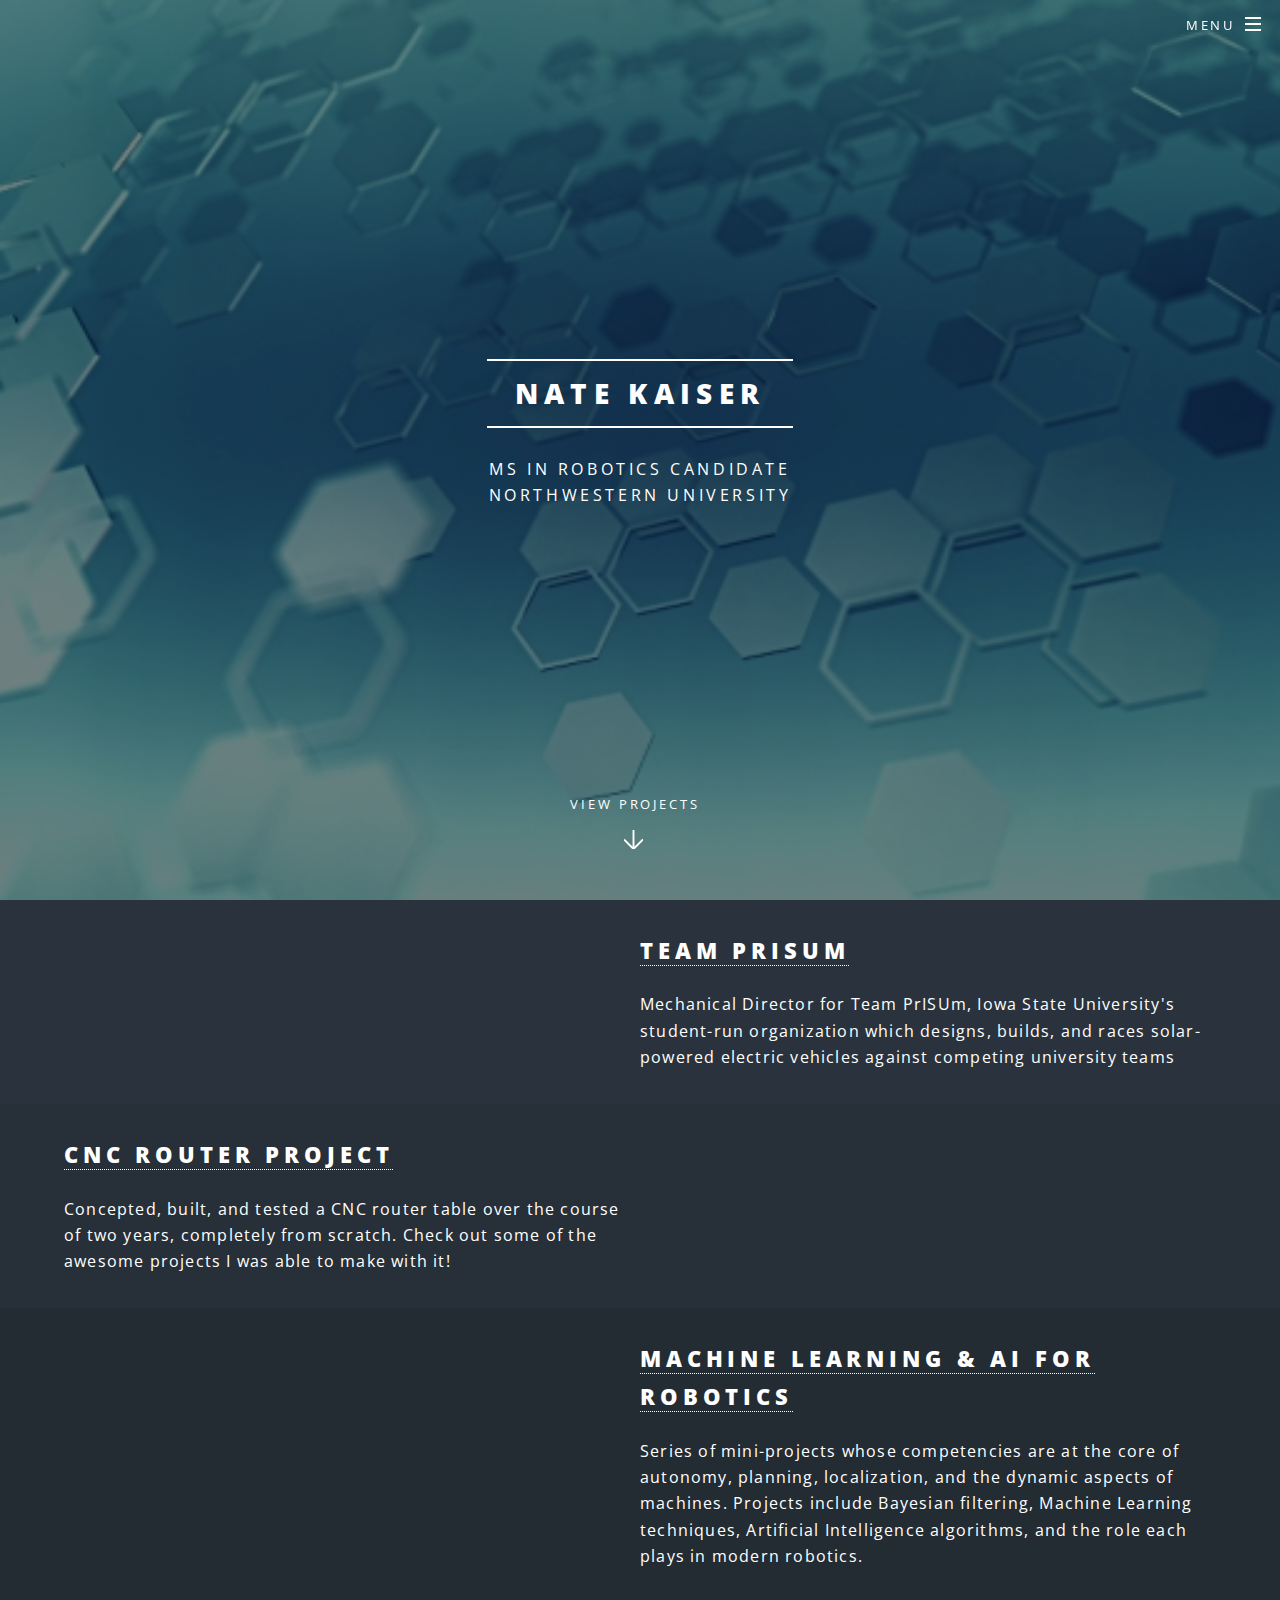
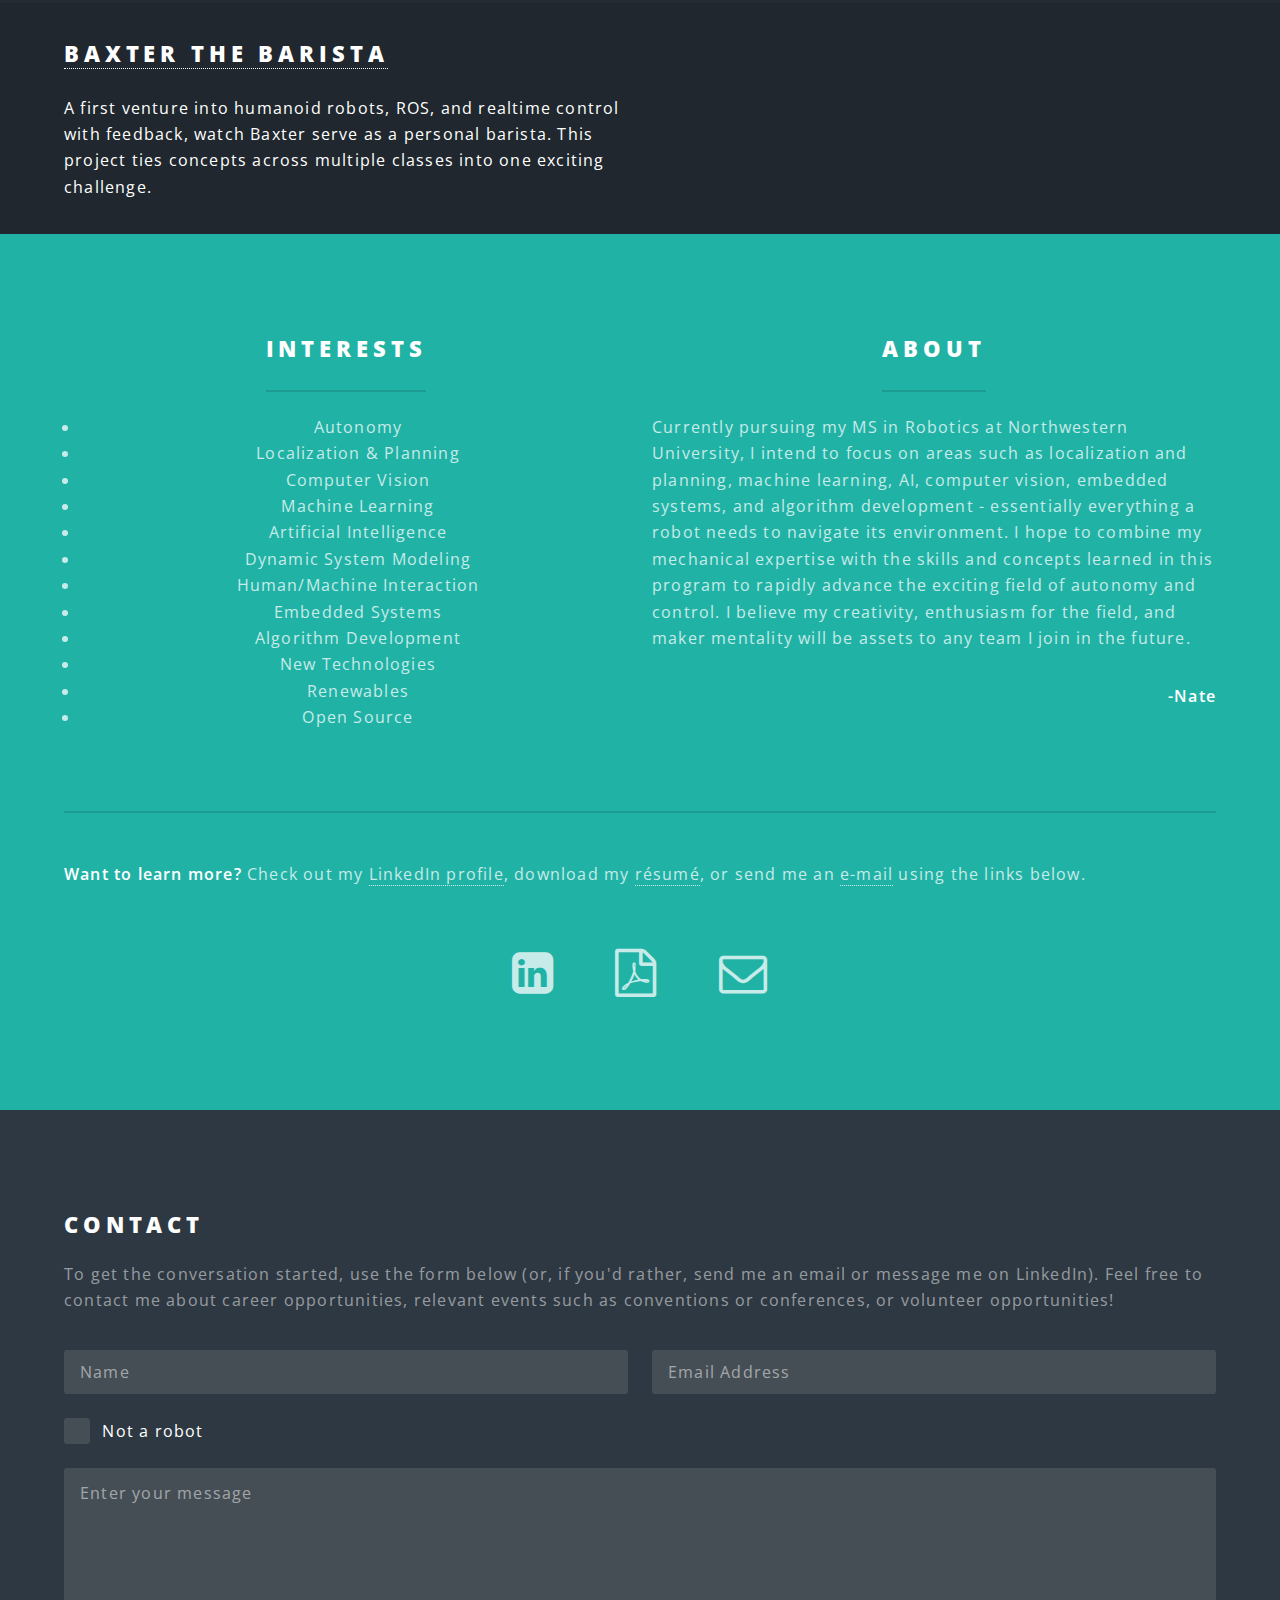
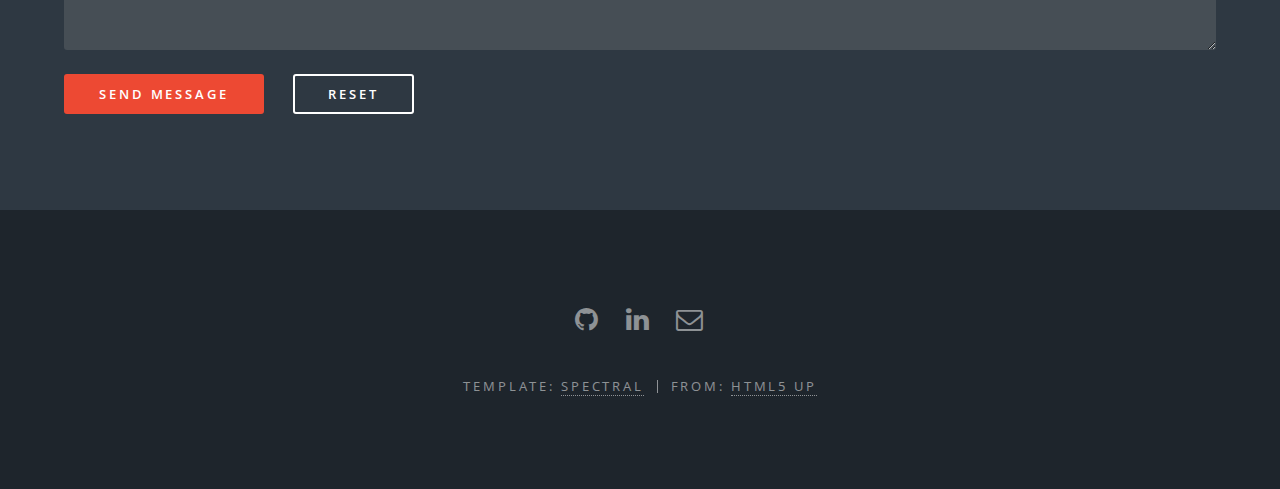
==== index.html @ 36f5b680 "updated favicon" ====
<!DOCTYPE HTML>
<!--
	TODO:
		5. project page (e.g. prisum.html) has no clear background for "contact" section (nor the footer)
				- I want to see the background image through them... maybe?
		6. background pic - take picture of me working at desk cluttered with computers/electronics stuff?

	PROJECTS TO ADD:
		2. SMALLER CNC projects?
		3. OTHER TINKERING
		5. BALL TRACKING?
-->

<!-- <html> -->
<html prefix="og: http://ogp.me/ns#">
	<head>
		<title>Nate Kaiser::Portfolio Website</title>
		<meta charset="utf-8" />
		<meta name="viewport" content="width=device-width, initial-scale=1" />
		<!--[if lte IE 8]><script src="assets/js/ie/html5shiv.js"></script><![endif]-->
		<link rel="stylesheet" href="assets/css/main.css" />
		<!--[if lte IE 8]><link rel="stylesheet" href="assets/css/ie8.css" /><![endif]-->
		<!--[if lte IE 9]><link rel="stylesheet" href="assets/css/ie9.css" /><![endif]-->
		<link rel="icon" href="images/favicon.ico">
		<meta property="og:title" content="Nate Kaiser::Portfolio Website" />
	  <meta property="og:description" content="Robotic Projects Portfolio Website" />
	  <meta property="og:url" content="https://njkaiser.github.io/portfolio" />
	  <meta property="og:image" content="https://d267cvn3rvuq91.cloudfront.net/i/images/ai_0.jpg?sw=1500" />
	</head>
	<body class="landing">

		<!-- Page Wrapper -->
			<div id="page-wrapper">

				<!-- Header -->
					<header id="header" class="alt">
						<h1><a href="index.html">Nate Kaiser</a></h1>
						<nav id="nav">
							<ul>
								<li class="special">
									<a href="#menu" class="menuToggle"><span>Menu</span></a>
									<div id="menu">
										<ul>
											<li><a href="#">Home</a></li>
											<li><a href="#projects" class="more scrolly">Projects</a></li>
											<li><a href="#about" class="more scrolly">About</a></li>
											<li><a href="#contact" class="more scrolly">Contact</a></li>
										</ul>
									</div>
								</li>
							</ul>
						</nav>
					</header>

				<!-- Banner -->
					<section id="banner">
						<div class="inner">
							<h2>Nate Kaiser</h2>
							<p>MS in Robotics Candidate<br />
							Northwestern University</p>
							<!-- <ul class="actions"> -->
								<!-- <li><a href="#" class="button special">Make this button do something!</a></li> -->
							<!-- </ul> -->
						</div>
						<a href="#projects" class="more scrolly">View Projects</a>
					</section>


				<!-- projects -->
					<section id="projects" class="wrapper alt style2">

						<section class="spotlight">
							<div class="image"><a href="prisum.html"><img src="images/prisum2.JPG" alt="" /></a></div><div class="content">
								<h2><a href="prisum.html">Team PrISUm</a></h2>
								<p>Mechanical Director for Team PrISUm, Iowa State University's student-run organization which designs, builds, and races solar-powered electric vehicles against competing university teams</p>
							</div>
						</section>

						<section class="spotlight">
							<div class="image"><a href="cnc.html"><img src="images/cnc1.gif" alt="" /></a></div><div class="content">
								<h2><a href="cnc.html">CNC Router Project</a></h2>
								<p>Concepted, built, and tested a CNC router table over the course of two years, completely from scratch. Check out some of the awesome projects I was able to make with it!</p>
							</div>
						</section>

						<section class="spotlight">
							<div class="image"><a href="mlai.html"><img src="images/mlai1.jpg" alt="" /></a></div><div class="content">
								<h2><a href="mlai.html">Machine Learning &amp; AI for Robotics</a></h2>
								<p>Series of mini-projects whose competencies are at the core of autonomy, planning, localization, and the dynamic aspects of machines. Projects include Bayesian filtering, Machine Learning techniques, Artificial Intelligence algorithms, and the role each plays in modern robotics.</p>
							</div>
						</section>

						<section class="spotlight">
							<div class="image"><a href="baxter.html"><img src="images/baxter1.jpg" alt="" /></a></div><div class="content">
								<h2><a href="baxter.html">Baxter the Barista</a></h2>
									<p>A first venture into humanoid robots, ROS, and realtime control with feedback, watch Baxter serve as a personal barista. This project ties concepts across multiple classes into one exciting challenge.</p>
							</div>
						</section>

					</section>



					<section id="about" class="wrapper style1 special">
						<div class="inner">
							<header class="major">
								<!-- <h2>About</h2> -->
								<div class="row">
									<div class="6u 12u$(medium)">
										<h2>Interests</h2>
										<ul>
											<li>Autonomy</li>
											<li>Localization &amp; Planning</li>
											<li>Computer Vision</li>
											<li>Machine Learning</li>
											<li>Artificial Intelligence</li>
											<li>Dynamic System Modeling</li>
											<li>Human/Machine Interaction</li>
											<li>Embedded Systems</li>
											<li>Algorithm Development</li>
											<li>New Technologies</li>
											<li>Renewables</li>
											<li>Open Source</li>
										</ul>
									</div>
									<div class="6u$ 12u$(medium)">
										<h2>About</h2>
											<p align="left">Currently pursuing my MS in Robotics at Northwestern University, I intend to focus on areas such as localization and planning, machine learning, AI, computer vision, embedded systems, and algorithm development - essentially everything a robot needs to navigate its environment. I hope to combine my mechanical expertise with the skills and concepts learned in this program to rapidly advance the exciting field of autonomy and control. I believe my creativity, enthusiasm for the field, and maker mentality will be assets to any team I join in the future.</p>
											<p align="right"><b>-Nate</b></p>
									</div>
								</div>
								<hr />
							<p align="left"><b>Want to learn more?</b> Check out my <a href="https://www.linkedin.com/in/nate-kaiser-95536426" target="blank">LinkedIn profile</a>, download my <a href="test.pdf" target="blank">résumé</a>, or send me an <a href="mailto:nathanielkaiser2017@u.northwestern.edu">e-mail</a> using the links below.</p>
							<!-- <span class="image right"><img src="images/pic05.jpg" alt="" /></span> -->
							</header>
							<ul class="icons major">
								<li><a href="https://www.linkedin.com/in/nate-kaiser-95536426" target="blank" class="icon fa-linkedin-square fa-3x"><span class="label">LinkedIn</span></a></li>
								<li><a href="Resume.pdf" target="blank" class="icon fa-file-pdf-o fa-3x"><span class="label">Resume</span></a></li>
								<li><a href="mailto:nathanielkaiser2017@u.northwestern.edu" class="icon fa-envelope-o fa-3x"><span class="label">Email</span></a></li>
								<!-- <li><span class="icon fa-heart-o major style2"><span class="label">Ipsum</span></span></li>
								<li><span class="icon fa-code major style3"><span class="label">Dolor</span></span></li> -->
							</ul>
						</div>
					</section>


				<!-- Three -->
					<!-- <section id="three" class="wrapper style3 special"> -->
						<!-- <div class="inner"> -->
							<!-- <header class="major"> -->
								<!-- <h2>Accumsan mus tortor nunc aliquet</h2>
								<p>Aliquam ut ex ut augue consectetur interdum. Donec amet imperdiet eleifend<br />
								fringilla tincidunt. Nullam dui leo Aenean mi ligula, rhoncus ullamcorper.</p>
							</header> -->
							<!-- <ul class="features">
								<li class="icon fa-paper-plane-o">
									<h3>Arcu accumsan</h3>
									<p>Augue consectetur sed interdum imperdiet et ipsum. Mauris lorem tincidunt nullam amet leo Aenean ligula consequat consequat.</p>
								</li>
								<li class="icon fa-laptop">
									<h3>Ac Augue Eget</h3>
									<p>Augue consectetur sed interdum imperdiet et ipsum. Mauris lorem tincidunt nullam amet leo Aenean ligula consequat consequat.</p>
								</li>
								<li class="icon fa-code">
									<h3>Mus Scelerisque</h3>
									<p>Augue consectetur sed interdum imperdiet et ipsum. Mauris lorem tincidunt nullam amet leo Aenean ligula consequat consequat.</p>
								</li>
								<li class="icon fa-headphones">
									<h3>Mauris Imperdiet</h3>
									<p>Augue consectetur sed interdum imperdiet et ipsum. Mauris lorem tincidunt nullam amet leo Aenean ligula consequat consequat.</p>
								</li>
								<li class="icon fa-heart-o">
									<h3>Aenean Primis</h3>
									<p>Augue consectetur sed interdum imperdiet et ipsum. Mauris lorem tincidunt nullam amet leo Aenean ligula consequat consequat.</p>
								</li>
								<li class="icon fa-flag-o">
									<h3>Tortor Ut</h3>
									<p>Augue consectetur sed interdum imperdiet et ipsum. Mauris lorem tincidunt nullam amet leo Aenean ligula consequat consequat.</p>
								</li>
							</ul>
						</div>
					</section> -->


				<!-- contact -->
					<section id="contact" class="wrapper style4">
						<div class="inner">
							<header>
								<h2>Contact</h2>
								<p>To get the conversation started, use the form below (or, if you'd rather, send me an email or message me on LinkedIn). Feel free to contact me about career opportunities, relevant events such as conventions or conferences, or volunteer opportunities!</p>
								<!-- <h4>Contact Form</h4> -->
								<form method="POST" action="https://formspree.io/natejkaiser@gmail.com">
									<div class="row uniform">
										<div class="6u 12u$(xsmall)">
											<input type="text" name="name" id="name" value="" placeholder="Name" />
										</div>
										<div class="6u$ 12u$(xsmall)">
											<input type="email" name="email" id="email" value="" placeholder="Email Address" />
										</div>
										<div class="6u$ 12u$(small)">
											<input type="checkbox" id="ishuman" name="ishuman" unchecked>
											<label for="ishuman">Not a robot</label>
										</div>
										<div class="12u$">
											<textarea name="message" id="message" placeholder="Enter your message" rows="6"></textarea>
										</div>
										<div class="12u$">
											<ul class="actions">
												<li><input type="submit" value="Send Message" class="special" /></li>
												<li><input type="reset" value="Reset" /></li>
											</ul>
										</div>
									</div>
								</form>
							</header>
						</div>
					</section>


				<!-- Footer -->
					<footer id="footer">
						<ul class="icons">
							<li><a href="https://github.com/njkaiser/" target="blank" class="icon fa-github fa-lg"><span class="label">Github</span></a></li>
							<li><a href="https://www.linkedin.com/in/nate-kaiser-95536426" target="blank" class="icon fa-linkedin fa-lg"><span class="label">Email</span></a></li>
							<li><a href="mailto:nathanielkaiser2017@u.northwestern.edu" class="icon fa-envelope-o fa-lg"><span class="label">Email</span></a></li>
							<!-- <li><a href="#" class="icon fa-youtube-play"><span class="label">YouTube</span></a></li> -->
							<!-- <li><a href="#" class="icon fa-file-pdf-o"><span class="label">Resume</span></a></li> -->
						</ul>
						<ul class="copyright">
							<li>Template: <a href="https://html5up.net/spectral"> SPECTRAL</a></li><li>From: <a href="http://html5up.net">HTML5 UP</a></li>
						</ul>
					</footer>

			</div>

		<!-- Scripts -->
			<script src="assets/js/jquery.min.js"></script>
			<script src="assets/js/jquery.scrollex.min.js"></script>
			<script src="assets/js/jquery.scrolly.min.js"></script>
			<script src="assets/js/skel.min.js"></script>
			<script src="assets/js/util.js"></script>
			<!--[if lte IE 8]><script src="assets/js/ie/respond.min.js"></script><![endif]-->
			<script src="assets/js/main.js"></script>

	</body>
</html>
---- assets/css/main.css ----
@import url(font-awesome.min.css);
@import url("https://fonts.googleapis.com/css?family=Open+Sans:400,400italic,600,600italic,800,800italic");

/*
	Spectral by HTML5 UP
	html5up.net | @ajlkn
	Free for personal and commercial use under the CCA 3.0 license (html5up.net/license)
*/

/* Reset */

	html, body, div, span, applet, object, iframe, h1, h2, h3, h4, h5, h6, p, blockquote, pre, a, abbr, acronym, address, big, cite, code, del, dfn, em, img, ins, kbd, q, s, samp, small, strike, strong, sub, sup, tt, var, b, u, i, center, dl, dt, dd, ol, ul, li, fieldset, form, label, legend, table, caption, tbody, tfoot, thead, tr, th, td, article, aside, canvas, details, embed, figure, figcaption, footer, header, hgroup, menu, nav, output, ruby, section, summary, time, mark, audio, video {
		margin: 0;
		padding: 0;
		border: 0;
		font-size: 100%;
		font: inherit;
		vertical-align: baseline;
	}

	article, aside, details, figcaption, figure, footer, header, hgroup, menu, nav, section {
		display: block;
	}

	body {
		line-height: 1;
	}

	ol, ul {
		list-style: none;
	}

	blockquote, q {
		quotes: none;
	}

	blockquote:before, blockquote:after, q:before, q:after {
		content: '';
		content: none;
	}

	table {
		border-collapse: collapse;
		border-spacing: 0;
	}

	body {
		-webkit-text-size-adjust: none;
	}

/* Box Model */

	*, *:before, *:after {
		-moz-box-sizing: border-box;
		-webkit-box-sizing: border-box;
		box-sizing: border-box;
	}

/* Grid */

	.row {
		border-bottom: solid 1px transparent;
		-moz-box-sizing: border-box;
		-webkit-box-sizing: border-box;
		box-sizing: border-box;
	}

	.row > * {
		float: left;
		-moz-box-sizing: border-box;
		-webkit-box-sizing: border-box;
		box-sizing: border-box;
	}

	.row:after, .row:before {
		content: '';
		display: block;
		clear: both;
		height: 0;
	}

	.row.uniform > * > :first-child {
		margin-top: 0;
	}

	.row.uniform > * > :last-child {
		margin-bottom: 0;
	}

	.row.\30 \25 > * {
		padding: 0 0 0 0em;
	}

	.row.\30 \25 {
		margin: 0 0 -1px 0em;
	}

	.row.uniform.\30 \25 > * {
		padding: 0em 0 0 0em;
	}

	.row.uniform.\30 \25 {
		margin: 0em 0 -1px 0em;
	}

	.row > * {
		padding: 0 0 0 1.5em;
	}

	.row {
		margin: 0 0 -1px -1.5em;
	}

	.row.uniform > * {
		padding: 1.5em 0 0 1.5em;
	}

	.row.uniform {
		margin: -1.5em 0 -1px -1.5em;
	}

	.row.\32 00\25 > * {
		padding: 0 0 0 3em;
	}

	.row.\32 00\25 {
		margin: 0 0 -1px -3em;
	}

	.row.uniform.\32 00\25 > * {
		padding: 3em 0 0 3em;
	}

	.row.uniform.\32 00\25 {
		margin: -3em 0 -1px -3em;
	}

	.row.\31 50\25 > * {
		padding: 0 0 0 2.25em;
	}

	.row.\31 50\25 {
		margin: 0 0 -1px -2.25em;
	}

	.row.uniform.\31 50\25 > * {
		padding: 2.25em 0 0 2.25em;
	}

	.row.uniform.\31 50\25 {
		margin: -2.25em 0 -1px -2.25em;
	}

	.row.\35 0\25 > * {
		padding: 0 0 0 0.75em;
	}

	.row.\35 0\25 {
		margin: 0 0 -1px -0.75em;
	}

	.row.uniform.\35 0\25 > * {
		padding: 0.75em 0 0 0.75em;
	}

	.row.uniform.\35 0\25 {
		margin: -0.75em 0 -1px -0.75em;
	}

	.row.\32 5\25 > * {
		padding: 0 0 0 0.375em;
	}

	.row.\32 5\25 {
		margin: 0 0 -1px -0.375em;
	}

	.row.uniform.\32 5\25 > * {
		padding: 0.375em 0 0 0.375em;
	}

	.row.uniform.\32 5\25 {
		margin: -0.375em 0 -1px -0.375em;
	}

	.\31 2u, .\31 2u\24 {
		width: 100%;
		clear: none;
		margin-left: 0;
	}

	.\31 1u, .\31 1u\24 {
		width: 91.6666666667%;
		clear: none;
		margin-left: 0;
	}

	.\31 0u, .\31 0u\24 {
		width: 83.3333333333%;
		clear: none;
		margin-left: 0;
	}

	.\39 u, .\39 u\24 {
		width: 75%;
		clear: none;
		margin-left: 0;
	}

	.\38 u, .\38 u\24 {
		width: 66.6666666667%;
		clear: none;
		margin-left: 0;
	}

	.\37 u, .\37 u\24 {
		width: 58.3333333333%;
		clear: none;
		margin-left: 0;
	}

	.\36 u, .\36 u\24 {
		width: 50%;
		clear: none;
		margin-left: 0;
	}

	.\35 u, .\35 u\24 {
		width: 41.6666666667%;
		clear: none;
		margin-left: 0;
	}

	.\34 u, .\34 u\24 {
		width: 33.3333333333%;
		clear: none;
		margin-left: 0;
	}

	.\33 u, .\33 u\24 {
		width: 25%;
		clear: none;
		margin-left: 0;
	}

	.\32 u, .\32 u\24 {
		width: 16.6666666667%;
		clear: none;
		margin-left: 0;
	}

	.\31 u, .\31 u\24 {
		width: 8.3333333333%;
		clear: none;
		margin-left: 0;
	}

	.\31 2u\24 + *,
	.\31 1u\24 + *,
	.\31 0u\24 + *,
	.\39 u\24 + *,
	.\38 u\24 + *,
	.\37 u\24 + *,
	.\36 u\24 + *,
	.\35 u\24 + *,
	.\34 u\24 + *,
	.\33 u\24 + *,
	.\32 u\24 + *,
	.\31 u\24 + * {
		clear: left;
	}

	.\-11u {
		margin-left: 91.66667%;
	}

	.\-10u {
		margin-left: 83.33333%;
	}

	.\-9u {
		margin-left: 75%;
	}

	.\-8u {
		margin-left: 66.66667%;
	}

	.\-7u {
		margin-left: 58.33333%;
	}

	.\-6u {
		margin-left: 50%;
	}

	.\-5u {
		margin-left: 41.66667%;
	}

	.\-4u {
		margin-left: 33.33333%;
	}

	.\-3u {
		margin-left: 25%;
	}

	.\-2u {
		margin-left: 16.66667%;
	}

	.\-1u {
		margin-left: 8.33333%;
	}

	@media screen and (max-width: 1680px) {

		.row > * {
			padding: 0 0 0 1.5em;
		}

		.row {
			margin: 0 0 -1px -1.5em;
		}

		.row.uniform > * {
			padding: 1.5em 0 0 1.5em;
		}

		.row.uniform {
			margin: -1.5em 0 -1px -1.5em;
		}

		.row.\32 00\25 > * {
			padding: 0 0 0 3em;
		}

		.row.\32 00\25 {
			margin: 0 0 -1px -3em;
		}

		.row.uniform.\32 00\25 > * {
			padding: 3em 0 0 3em;
		}

		.row.uniform.\32 00\25 {
			margin: -3em 0 -1px -3em;
		}

		.row.\31 50\25 > * {
			padding: 0 0 0 2.25em;
		}

		.row.\31 50\25 {
			margin: 0 0 -1px -2.25em;
		}

		.row.uniform.\31 50\25 > * {
			padding: 2.25em 0 0 2.25em;
		}

		.row.uniform.\31 50\25 {
			margin: -2.25em 0 -1px -2.25em;
		}

		.row.\35 0\25 > * {
			padding: 0 0 0 0.75em;
		}

		.row.\35 0\25 {
			margin: 0 0 -1px -0.75em;
		}

		.row.uniform.\35 0\25 > * {
			padding: 0.75em 0 0 0.75em;
		}

		.row.uniform.\35 0\25 {
			margin: -0.75em 0 -1px -0.75em;
		}

		.row.\32 5\25 > * {
			padding: 0 0 0 0.375em;
		}

		.row.\32 5\25 {
			margin: 0 0 -1px -0.375em;
		}

		.row.uniform.\32 5\25 > * {
			padding: 0.375em 0 0 0.375em;
		}

		.row.uniform.\32 5\25 {
			margin: -0.375em 0 -1px -0.375em;
		}

		.\31 2u\28xlarge\29, .\31 2u\24\28xlarge\29 {
			width: 100%;
			clear: none;
			margin-left: 0;
		}

		.\31 1u\28xlarge\29, .\31 1u\24\28xlarge\29 {
			width: 91.6666666667%;
			clear: none;
			margin-left: 0;
		}

		.\31 0u\28xlarge\29, .\31 0u\24\28xlarge\29 {
			width: 83.3333333333%;
			clear: none;
			margin-left: 0;
		}

		.\39 u\28xlarge\29, .\39 u\24\28xlarge\29 {
			width: 75%;
			clear: none;
			margin-left: 0;
		}

		.\38 u\28xlarge\29, .\38 u\24\28xlarge\29 {
			width: 66.6666666667%;
			clear: none;
			margin-left: 0;
		}

		.\37 u\28xlarge\29, .\37 u\24\28xlarge\29 {
			width: 58.3333333333%;
			clear: none;
			margin-left: 0;
		}

		.\36 u\28xlarge\29, .\36 u\24\28xlarge\29 {
			width: 50%;
			clear: none;
			margin-left: 0;
		}

		.\35 u\28xlarge\29, .\35 u\24\28xlarge\29 {
			width: 41.6666666667%;
			clear: none;
			margin-left: 0;
		}

		.\34 u\28xlarge\29, .\34 u\24\28xlarge\29 {
			width: 33.3333333333%;
			clear: none;
			margin-left: 0;
		}

		.\33 u\28xlarge\29, .\33 u\24\28xlarge\29 {
			width: 25%;
			clear: none;
			margin-left: 0;
		}

		.\32 u\28xlarge\29, .\32 u\24\28xlarge\29 {
			width: 16.6666666667%;
			clear: none;
			margin-left: 0;
		}

		.\31 u\28xlarge\29, .\31 u\24\28xlarge\29 {
			width: 8.3333333333%;
			clear: none;
			margin-left: 0;
		}

		.\31 2u\24\28xlarge\29 + *,
		.\31 1u\24\28xlarge\29 + *,
		.\31 0u\24\28xlarge\29 + *,
		.\39 u\24\28xlarge\29 + *,
		.\38 u\24\28xlarge\29 + *,
		.\37 u\24\28xlarge\29 + *,
		.\36 u\24\28xlarge\29 + *,
		.\35 u\24\28xlarge\29 + *,
		.\34 u\24\28xlarge\29 + *,
		.\33 u\24\28xlarge\29 + *,
		.\32 u\24\28xlarge\29 + *,
		.\31 u\24\28xlarge\29 + * {
			clear: left;
		}

		.\-11u\28xlarge\29 {
			margin-left: 91.66667%;
		}

		.\-10u\28xlarge\29 {
			margin-left: 83.33333%;
		}

		.\-9u\28xlarge\29 {
			margin-left: 75%;
		}

		.\-8u\28xlarge\29 {
			margin-left: 66.66667%;
		}

		.\-7u\28xlarge\29 {
			margin-left: 58.33333%;
		}

		.\-6u\28xlarge\29 {
			margin-left: 50%;
		}

		.\-5u\28xlarge\29 {
			margin-left: 41.66667%;
		}

		.\-4u\28xlarge\29 {
			margin-left: 33.33333%;
		}

		.\-3u\28xlarge\29 {
			margin-left: 25%;
		}

		.\-2u\28xlarge\29 {
			margin-left: 16.66667%;
		}

		.\-1u\28xlarge\29 {
			margin-left: 8.33333%;
		}

	}

	@media screen and (max-width: 1280px) {

		.row > * {
			padding: 0 0 0 1.5em;
		}

		.row {
			margin: 0 0 -1px -1.5em;
		}

		.row.uniform > * {
			padding: 1.5em 0 0 1.5em;
		}

		.row.uniform {
			margin: -1.5em 0 -1px -1.5em;
		}

		.row.\32 00\25 > * {
			padding: 0 0 0 3em;
		}

		.row.\32 00\25 {
			margin: 0 0 -1px -3em;
		}

		.row.uniform.\32 00\25 > * {
			padding: 3em 0 0 3em;
		}

		.row.uniform.\32 00\25 {
			margin: -3em 0 -1px -3em;
		}

		.row.\31 50\25 > * {
			padding: 0 0 0 2.25em;
		}

		.row.\31 50\25 {
			margin: 0 0 -1px -2.25em;
		}

		.row.uniform.\31 50\25 > * {
			padding: 2.25em 0 0 2.25em;
		}

		.row.uniform.\31 50\25 {
			margin: -2.25em 0 -1px -2.25em;
		}

		.row.\35 0\25 > * {
			padding: 0 0 0 0.75em;
		}

		.row.\35 0\25 {
			margin: 0 0 -1px -0.75em;
		}

		.row.uniform.\35 0\25 > * {
			padding: 0.75em 0 0 0.75em;
		}

		.row.uniform.\35 0\25 {
			margin: -0.75em 0 -1px -0.75em;
		}

		.row.\32 5\25 > * {
			padding: 0 0 0 0.375em;
		}

		.row.\32 5\25 {
			margin: 0 0 -1px -0.375em;
		}

		.row.uniform.\32 5\25 > * {
			padding: 0.375em 0 0 0.375em;
		}

		.row.uniform.\32 5\25 {
			margin: -0.375em 0 -1px -0.375em;
		}

		.\31 2u\28large\29, .\31 2u\24\28large\29 {
			width: 100%;
			clear: none;
			margin-left: 0;
		}

		.\31 1u\28large\29, .\31 1u\24\28large\29 {
			width: 91.6666666667%;
			clear: none;
			margin-left: 0;
		}

		.\31 0u\28large\29, .\31 0u\24\28large\29 {
			width: 83.3333333333%;
			clear: none;
			margin-left: 0;
		}

		.\39 u\28large\29, .\39 u\24\28large\29 {
			width: 75%;
			clear: none;
			margin-left: 0;
		}

		.\38 u\28large\29, .\38 u\24\28large\29 {
			width: 66.6666666667%;
			clear: none;
			margin-left: 0;
		}

		.\37 u\28large\29, .\37 u\24\28large\29 {
			width: 58.3333333333%;
			clear: none;
			margin-left: 0;
		}

		.\36 u\28large\29, .\36 u\24\28large\29 {
			width: 50%;
			clear: none;
			margin-left: 0;
		}

		.\35 u\28large\29, .\35 u\24\28large\29 {
			width: 41.6666666667%;
			clear: none;
			margin-left: 0;
		}

		.\34 u\28large\29, .\34 u\24\28large\29 {
			width: 33.3333333333%;
			clear: none;
			margin-left: 0;
		}

		.\33 u\28large\29, .\33 u\24\28large\29 {
			width: 25%;
			clear: none;
			margin-left: 0;
		}

		.\32 u\28large\29, .\32 u\24\28large\29 {
			width: 16.6666666667%;
			clear: none;
			margin-left: 0;
		}

		.\31 u\28large\29, .\31 u\24\28large\29 {
			width: 8.3333333333%;
			clear: none;
			margin-left: 0;
		}

		.\31 2u\24\28large\29 + *,
		.\31 1u\24\28large\29 + *,
		.\31 0u\24\28large\29 + *,
		.\39 u\24\28large\29 + *,
		.\38 u\24\28large\29 + *,
		.\37 u\24\28large\29 + *,
		.\36 u\24\28large\29 + *,
		.\35 u\24\28large\29 + *,
		.\34 u\24\28large\29 + *,
		.\33 u\24\28large\29 + *,
		.\32 u\24\28large\29 + *,
		.\31 u\24\28large\29 + * {
			clear: left;
		}

		.\-11u\28large\29 {
			margin-left: 91.66667%;
		}

		.\-10u\28large\29 {
			margin-left: 83.33333%;
		}

		.\-9u\28large\29 {
			margin-left: 75%;
		}

		.\-8u\28large\29 {
			margin-left: 66.66667%;
		}

		.\-7u\28large\29 {
			margin-left: 58.33333%;
		}

		.\-6u\28large\29 {
			margin-left: 50%;
		}

		.\-5u\28large\29 {
			margin-left: 41.66667%;
		}

		.\-4u\28large\29 {
			margin-left: 33.33333%;
		}

		.\-3u\28large\29 {
			margin-left: 25%;
		}

		.\-2u\28large\29 {
			margin-left: 16.66667%;
		}

		.\-1u\28large\29 {
			margin-left: 8.33333%;
		}

	}

	@media screen and (max-width: 980px) {

		.row > * {
			padding: 0 0 0 1.5em;
		}

		.row {
			margin: 0 0 -1px -1.5em;
		}

		.row.uniform > * {
			padding: 1.5em 0 0 1.5em;
		}

		.row.uniform {
			margin: -1.5em 0 -1px -1.5em;
		}

		.row.\32 00\25 > * {
			padding: 0 0 0 3em;
		}

		.row.\32 00\25 {
			margin: 0 0 -1px -3em;
		}

		.row.uniform.\32 00\25 > * {
			padding: 3em 0 0 3em;
		}

		.row.uniform.\32 00\25 {
			margin: -3em 0 -1px -3em;
		}

		.row.\31 50\25 > * {
			padding: 0 0 0 2.25em;
		}

		.row.\31 50\25 {
			margin: 0 0 -1px -2.25em;
		}

		.row.uniform.\31 50\25 > * {
			padding: 2.25em 0 0 2.25em;
		}

		.row.uniform.\31 50\25 {
			margin: -2.25em 0 -1px -2.25em;
		}

		.row.\35 0\25 > * {
			padding: 0 0 0 0.75em;
		}

		.row.\35 0\25 {
			margin: 0 0 -1px -0.75em;
		}

		.row.uniform.\35 0\25 > * {
			padding: 0.75em 0 0 0.75em;
		}

		.row.uniform.\35 0\25 {
			margin: -0.75em 0 -1px -0.75em;
		}

		.row.\32 5\25 > * {
			padding: 0 0 0 0.375em;
		}

		.row.\32 5\25 {
			margin: 0 0 -1px -0.375em;
		}

		.row.uniform.\32 5\25 > * {
			padding: 0.375em 0 0 0.375em;
		}

		.row.uniform.\32 5\25 {
			margin: -0.375em 0 -1px -0.375em;
		}

		.\31 2u\28medium\29, .\31 2u\24\28medium\29 {
			width: 100%;
			clear: none;
			margin-left: 0;
		}

		.\31 1u\28medium\29, .\31 1u\24\28medium\29 {
			width: 91.6666666667%;
			clear: none;
			margin-left: 0;
		}

		.\31 0u\28medium\29, .\31 0u\24\28medium\29 {
			width: 83.3333333333%;
			clear: none;
			margin-left: 0;
		}

		.\39 u\28medium\29, .\39 u\24\28medium\29 {
			width: 75%;
			clear: none;
			margin-left: 0;
		}

		.\38 u\28medium\29, .\38 u\24\28medium\29 {
			width: 66.6666666667%;
			clear: none;
			margin-left: 0;
		}

		.\37 u\28medium\29, .\37 u\24\28medium\29 {
			width: 58.3333333333%;
			clear: none;
			margin-left: 0;
		}

		.\36 u\28medium\29, .\36 u\24\28medium\29 {
			width: 50%;
			clear: none;
			margin-left: 0;
		}

		.\35 u\28medium\29, .\35 u\24\28medium\29 {
			width: 41.6666666667%;
			clear: none;
			margin-left: 0;
		}

		.\34 u\28medium\29, .\34 u\24\28medium\29 {
			width: 33.3333333333%;
			clear: none;
			margin-left: 0;
		}

		.\33 u\28medium\29, .\33 u\24\28medium\29 {
			width: 25%;
			clear: none;
			margin-left: 0;
		}

		.\32 u\28medium\29, .\32 u\24\28medium\29 {
			width: 16.6666666667%;
			clear: none;
			margin-left: 0;
		}

		.\31 u\28medium\29, .\31 u\24\28medium\29 {
			width: 8.3333333333%;
			clear: none;
			margin-left: 0;
		}

		.\31 2u\24\28medium\29 + *,
		.\31 1u\24\28medium\29 + *,
		.\31 0u\24\28medium\29 + *,
		.\39 u\24\28medium\29 + *,
		.\38 u\24\28medium\29 + *,
		.\37 u\24\28medium\29 + *,
		.\36 u\24\28medium\29 + *,
		.\35 u\24\28medium\29 + *,
		.\34 u\24\28medium\29 + *,
		.\33 u\24\28medium\29 + *,
		.\32 u\24\28medium\29 + *,
		.\31 u\24\28medium\29 + * {
			clear: left;
		}

		.\-11u\28medium\29 {
			margin-left: 91.66667%;
		}

		.\-10u\28medium\29 {
			margin-left: 83.33333%;
		}

		.\-9u\28medium\29 {
			margin-left: 75%;
		}

		.\-8u\28medium\29 {
			margin-left: 66.66667%;
		}

		.\-7u\28medium\29 {
			margin-left: 58.33333%;
		}

		.\-6u\28medium\29 {
			margin-left: 50%;
		}

		.\-5u\28medium\29 {
			margin-left: 41.66667%;
		}

		.\-4u\28medium\29 {
			margin-left: 33.33333%;
		}

		.\-3u\28medium\29 {
			margin-left: 25%;
		}

		.\-2u\28medium\29 {
			margin-left: 16.66667%;
		}

		.\-1u\28medium\29 {
			margin-left: 8.33333%;
		}

	}

	@media screen and (max-width: 736px) {

		.row > * {
			padding: 0 0 0 1.5em;
		}

		.row {
			margin: 0 0 -1px -1.5em;
		}

		.row.uniform > * {
			padding: 1.5em 0 0 1.5em;
		}

		.row.uniform {
			margin: -1.5em 0 -1px -1.5em;
		}

		.row.\32 00\25 > * {
			padding: 0 0 0 3em;
		}

		.row.\32 00\25 {
			margin: 0 0 -1px -3em;
		}

		.row.uniform.\32 00\25 > * {
			padding: 3em 0 0 3em;
		}

		.row.uniform.\32 00\25 {
			margin: -3em 0 -1px -3em;
		}

		.row.\31 50\25 > * {
			padding: 0 0 0 2.25em;
		}

		.row.\31 50\25 {
			margin: 0 0 -1px -2.25em;
		}

		.row.uniform.\31 50\25 > * {
			padding: 2.25em 0 0 2.25em;
		}

		.row.uniform.\31 50\25 {
			margin: -2.25em 0 -1px -2.25em;
		}

		.row.\35 0\25 > * {
			padding: 0 0 0 0.75em;
		}

		.row.\35 0\25 {
			margin: 0 0 -1px -0.75em;
		}

		.row.uniform.\35 0\25 > * {
			padding: 0.75em 0 0 0.75em;
		}

		.row.uniform.\35 0\25 {
			margin: -0.75em 0 -1px -0.75em;
		}

		.row.\32 5\25 > * {
			padding: 0 0 0 0.375em;
		}

		.row.\32 5\25 {
			margin: 0 0 -1px -0.375em;
		}

		.row.uniform.\32 5\25 > * {
			padding: 0.375em 0 0 0.375em;
		}

		.row.uniform.\32 5\25 {
			margin: -0.375em 0 -1px -0.375em;
		}

		.\31 2u\28small\29, .\31 2u\24\28small\29 {
			width: 100%;
			clear: none;
			margin-left: 0;
		}

		.\31 1u\28small\29, .\31 1u\24\28small\29 {
			width: 91.6666666667%;
			clear: none;
			margin-left: 0;
		}

		.\31 0u\28small\29, .\31 0u\24\28small\29 {
			width: 83.3333333333%;
			clear: none;
			margin-left: 0;
		}

		.\39 u\28small\29, .\39 u\24\28small\29 {
			width: 75%;
			clear: none;
			margin-left: 0;
		}

		.\38 u\28small\29, .\38 u\24\28small\29 {
			width: 66.6666666667%;
			clear: none;
			margin-left: 0;
		}

		.\37 u\28small\29, .\37 u\24\28small\29 {
			width: 58.3333333333%;
			clear: none;
			margin-left: 0;
		}

		.\36 u\28small\29, .\36 u\24\28small\29 {
			width: 50%;
			clear: none;
			margin-left: 0;
		}

		.\35 u\28small\29, .\35 u\24\28small\29 {
			width: 41.6666666667%;
			clear: none;
			margin-left: 0;
		}

		.\34 u\28small\29, .\34 u\24\28small\29 {
			width: 33.3333333333%;
			clear: none;
			margin-left: 0;
		}

		.\33 u\28small\29, .\33 u\24\28small\29 {
			width: 25%;
			clear: none;
			margin-left: 0;
		}

		.\32 u\28small\29, .\32 u\24\28small\29 {
			width: 16.6666666667%;
			clear: none;
			margin-left: 0;
		}

		.\31 u\28small\29, .\31 u\24\28small\29 {
			width: 8.3333333333%;
			clear: none;
			margin-left: 0;
		}

		.\31 2u\24\28small\29 + *,
		.\31 1u\24\28small\29 + *,
		.\31 0u\24\28small\29 + *,
		.\39 u\24\28small\29 + *,
		.\38 u\24\28small\29 + *,
		.\37 u\24\28small\29 + *,
		.\36 u\24\28small\29 + *,
		.\35 u\24\28small\29 + *,
		.\34 u\24\28small\29 + *,
		.\33 u\24\28small\29 + *,
		.\32 u\24\28small\29 + *,
		.\31 u\24\28small\29 + * {
			clear: left;
		}

		.\-11u\28small\29 {
			margin-left: 91.66667%;
		}

		.\-10u\28small\29 {
			margin-left: 83.33333%;
		}

		.\-9u\28small\29 {
			margin-left: 75%;
		}

		.\-8u\28small\29 {
			margin-left: 66.66667%;
		}

		.\-7u\28small\29 {
			margin-left: 58.33333%;
		}

		.\-6u\28small\29 {
			margin-left: 50%;
		}

		.\-5u\28small\29 {
			margin-left: 41.66667%;
		}

		.\-4u\28small\29 {
			margin-left: 33.33333%;
		}

		.\-3u\28small\29 {
			margin-left: 25%;
		}

		.\-2u\28small\29 {
			margin-left: 16.66667%;
		}

		.\-1u\28small\29 {
			margin-left: 8.33333%;
		}

	}

	@media screen and (max-width: 480px) {

		.row > * {
			padding: 0 0 0 1.5em;
		}

		.row {
			margin: 0 0 -1px -1.5em;
		}

		.row.uniform > * {
			padding: 1.5em 0 0 1.5em;
		}

		.row.uniform {
			margin: -1.5em 0 -1px -1.5em;
		}

		.row.\32 00\25 > * {
			padding: 0 0 0 3em;
		}

		.row.\32 00\25 {
			margin: 0 0 -1px -3em;
		}

		.row.uniform.\32 00\25 > * {
			padding: 3em 0 0 3em;
		}

		.row.uniform.\32 00\25 {
			margin: -3em 0 -1px -3em;
		}

		.row.\31 50\25 > * {
			padding: 0 0 0 2.25em;
		}

		.row.\31 50\25 {
			margin: 0 0 -1px -2.25em;
		}

		.row.uniform.\31 50\25 > * {
			padding: 2.25em 0 0 2.25em;
		}

		.row.uniform.\31 50\25 {
			margin: -2.25em 0 -1px -2.25em;
		}

		.row.\35 0\25 > * {
			padding: 0 0 0 0.75em;
		}

		.row.\35 0\25 {
			margin: 0 0 -1px -0.75em;
		}

		.row.uniform.\35 0\25 > * {
			padding: 0.75em 0 0 0.75em;
		}

		.row.uniform.\35 0\25 {
			margin: -0.75em 0 -1px -0.75em;
		}

		.row.\32 5\25 > * {
			padding: 0 0 0 0.375em;
		}

		.row.\32 5\25 {
			margin: 0 0 -1px -0.375em;
		}

		.row.uniform.\32 5\25 > * {
			padding: 0.375em 0 0 0.375em;
		}

		.row.uniform.\32 5\25 {
			margin: -0.375em 0 -1px -0.375em;
		}

		.\31 2u\28xsmall\29, .\31 2u\24\28xsmall\29 {
			width: 100%;
			clear: none;
			margin-left: 0;
		}

		.\31 1u\28xsmall\29, .\31 1u\24\28xsmall\29 {
			width: 91.6666666667%;
			clear: none;
			margin-left: 0;
		}

		.\31 0u\28xsmall\29, .\31 0u\24\28xsmall\29 {
			width: 83.3333333333%;
			clear: none;
			margin-left: 0;
		}

		.\39 u\28xsmall\29, .\39 u\24\28xsmall\29 {
			width: 75%;
			clear: none;
			margin-left: 0;
		}

		.\38 u\28xsmall\29, .\38 u\24\28xsmall\29 {
			width: 66.6666666667%;
			clear: none;
			margin-left: 0;
		}

		.\37 u\28xsmall\29, .\37 u\24\28xsmall\29 {
			width: 58.3333333333%;
			clear: none;
			margin-left: 0;
		}

		.\36 u\28xsmall\29, .\36 u\24\28xsmall\29 {
			width: 50%;
			clear: none;
			margin-left: 0;
		}

		.\35 u\28xsmall\29, .\35 u\24\28xsmall\29 {
			width: 41.6666666667%;
			clear: none;
			margin-left: 0;
		}

		.\34 u\28xsmall\29, .\34 u\24\28xsmall\29 {
			width: 33.3333333333%;
			clear: none;
			margin-left: 0;
		}

		.\33 u\28xsmall\29, .\33 u\24\28xsmall\29 {
			width: 25%;
			clear: none;
			margin-left: 0;
		}

		.\32 u\28xsmall\29, .\32 u\24\28xsmall\29 {
			width: 16.6666666667%;
			clear: none;
			margin-left: 0;
		}

		.\31 u\28xsmall\29, .\31 u\24\28xsmall\29 {
			width: 8.3333333333%;
			clear: none;
			margin-left: 0;
		}

		.\31 2u\24\28xsmall\29 + *,
		.\31 1u\24\28xsmall\29 + *,
		.\31 0u\24\28xsmall\29 + *,
		.\39 u\24\28xsmall\29 + *,
		.\38 u\24\28xsmall\29 + *,
		.\37 u\24\28xsmall\29 + *,
		.\36 u\24\28xsmall\29 + *,
		.\35 u\24\28xsmall\29 + *,
		.\34 u\24\28xsmall\29 + *,
		.\33 u\24\28xsmall\29 + *,
		.\32 u\24\28xsmall\29 + *,
		.\31 u\24\28xsmall\29 + * {
			clear: left;
		}

		.\-11u\28xsmall\29 {
			margin-left: 91.66667%;
		}

		.\-10u\28xsmall\29 {
			margin-left: 83.33333%;
		}

		.\-9u\28xsmall\29 {
			margin-left: 75%;
		}

		.\-8u\28xsmall\29 {
			margin-left: 66.66667%;
		}

		.\-7u\28xsmall\29 {
			margin-left: 58.33333%;
		}

		.\-6u\28xsmall\29 {
			margin-left: 50%;
		}

		.\-5u\28xsmall\29 {
			margin-left: 41.66667%;
		}

		.\-4u\28xsmall\29 {
			margin-left: 33.33333%;
		}

		.\-3u\28xsmall\29 {
			margin-left: 25%;
		}

		.\-2u\28xsmall\29 {
			margin-left: 16.66667%;
		}

		.\-1u\28xsmall\29 {
			margin-left: 8.33333%;
		}

	}

/* Basic */

	@-ms-viewport {
		width: device-width;
	}

	body {
		background: #2e3842;
	}

		body.is-loading *, body.is-loading *:before, body.is-loading *:after {
			-moz-animation: none !important;
			-webkit-animation: none !important;
			-ms-animation: none !important;
			animation: none !important;
			-moz-transition: none !important;
			-webkit-transition: none !important;
			-ms-transition: none !important;
			transition: none !important;
		}

	body, input, select, textarea {
		color: #fff;
		font-family: "Open Sans", Helvetica, sans-serif;
		font-size: 15pt;
		font-weight: 400;
		letter-spacing: 0.075em;
		line-height: 1.65em;
	}

		@media screen and (max-width: 1680px) {

			body, input, select, textarea {
				font-size: 13pt;
			}

		}

		@media screen and (max-width: 1280px) {

			body, input, select, textarea {
				font-size: 12pt;
			}

		}

		@media screen and (max-width: 736px) {

			body, input, select, textarea {
				font-size: 11pt;
				letter-spacing: 0.0375em;
			}

		}

	a {
		-moz-transition: color 0.2s ease, border-bottom-color 0.2s ease;
		-webkit-transition: color 0.2s ease, border-bottom-color 0.2s ease;
		-ms-transition: color 0.2s ease, border-bottom-color 0.2s ease;
		transition: color 0.2s ease, border-bottom-color 0.2s ease;
		border-bottom: dotted 1px;
		color: inherit;
		text-decoration: none;
	}

		a:hover {
			border-bottom-color: transparent;
		}

	strong, b {
		color: #fff;
		font-weight: 600;
	}

	em, i {
		font-style: italic;
	}

	p {
		margin: 0 0 2em 0;
	}

	h1, h2, h3, h4, h5, h6 {
		color: #fff;
		font-weight: 800;
		letter-spacing: 0.225em;
		line-height: 1em;
		margin: 0 0 1em 0;
		text-transform: uppercase;
	}

		h1 a, h2 a, h3 a, h4 a, h5 a, h6 a {
			color: inherit;
			text-decoration: none;
		}

	h2 {
		font-size: 1.35em;
		line-height: 1.75em;
	}

		@media screen and (max-width: 736px) {

			h2 {
				font-size: 1.1em;
				line-height: 1.65em;
			}

		}

	h3 {
		font-size: 1.15em;
		line-height: 1.75em;
	}

		@media screen and (max-width: 736px) {

			h3 {
				font-size: 1em;
				line-height: 1.65em;
			}

		}

	h4 {
		font-size: 1em;
		line-height: 1.5em;
	}

	h5 {
		font-size: 0.8em;
		line-height: 1.5em;
	}

	h6 {
		font-size: 0.7em;
		line-height: 1.5em;
	}

	sub {
		font-size: 0.8em;
		position: relative;
		top: 0.5em;
	}

	sup {
		font-size: 0.8em;
		position: relative;
		top: -0.5em;
	}

	hr {
		border: 0;
		border-bottom: solid 2px #fff;
		margin: 3em 0;
	}

		hr.major {
			margin: 4.5em 0;
		}

	blockquote {
		border-left: solid 4px #fff;
		font-style: italic;
		margin: 0 0 2em 0;
		padding: 0.5em 0 0.5em 2em;
	}

	code {
		background: rgba(144, 144, 144, 0.25);
		border-radius: 3px;
		font-family: "Courier New", monospace;
		font-size: 0.9em;
		letter-spacing: 0;
		margin: 0 0.25em;
		padding: 0.25em 0.65em;
	}

	pre {
		-webkit-overflow-scrolling: touch;
		font-family: "Courier New", monospace;
		font-size: 0.9em;
		margin: 0 0 2em 0;
	}

		pre code {
			display: block;
			line-height: 1.75em;
			padding: 1em 1.5em;
			overflow-x: auto;
		}

	.align-left {
		text-align: left;
	}

	.align-center {
		text-align: center;
	}

	.align-right {
		text-align: right;
	}

/* Section/Article */

	section.special, article.special {
		text-align: center;
	}

	header p {
		color: rgba(255, 255, 255, 0.5);
		position: relative;
		top: -0.25em;
	}

	header h3 + p {
		font-size: 1.1em;
	}

	header h4 + p,
	header h5 + p,
	header h6 + p {
		font-size: 0.9em;
	}

	header.major {
		margin: 0 0 3.5em 0;
	}

		header.major h2, header.major h3, header.major h4, header.major h5, header.major h6 {
			border-bottom: solid 2px #fff;
			display: inline-block;
			padding-bottom: 1em;
			position: relative;
		}

			header.major h2:after, header.major h3:after, header.major h4:after, header.major h5:after, header.major h6:after {
				content: '';
				display: block;
				height: 1px;
			}

		header.major p {
			color: #fff;
			top: 0;
		}

		@media screen and (max-width: 736px) {

			header.major {
				margin: 0 0 2em 0;
			}

		}

	@media screen and (max-width: 980px) {

		header br {
			display: none;
		}

	}

/* Form */

	form {
		margin: 0 0 2em 0;
	}

	label {
		color: #fff;
		display: block;
		font-size: 0.9em;
		font-weight: 600;
		margin: 0 0 1em 0;
	}

	input[type="text"],
	input[type="password"],
	input[type="email"],
	select,
	textarea {
		-moz-appearance: none;
		-webkit-appearance: none;
		-ms-appearance: none;
		appearance: none;
		background: rgba(144, 144, 144, 0.25);
		border-radius: 3px;
		border: none;
		color: inherit;
		display: block;
		outline: 0;
		padding: 0 1em;
		text-decoration: none;
		width: 100%;
	}

		input[type="text"]:invalid,
		input[type="password"]:invalid,
		input[type="email"]:invalid,
		select:invalid,
		textarea:invalid {
			box-shadow: none;
		}

		input[type="text"]:focus,
		input[type="password"]:focus,
		input[type="email"]:focus,
		select:focus,
		textarea:focus {
			box-shadow: 0 0 0 2px #21b2a6;
		}

	.select-wrapper {
		text-decoration: none;
		display: block;
		position: relative;
	}

		.select-wrapper:before {
			-moz-osx-font-smoothing: grayscale;
			-webkit-font-smoothing: antialiased;
			font-family: FontAwesome;
			font-style: normal;
			font-weight: normal;
			text-transform: none !important;
		}

		.select-wrapper:before {
			-moz-pointer-events: none;
			-webkit-pointer-events: none;
			-ms-pointer-events: none;
			pointer-events: none;
			color: #fff;
			content: '\f078';
			display: block;
			height: 2.75em;
			line-height: 2.75em;
			position: absolute;
			right: 0;
			text-align: center;
			top: 0;
			width: 2.75em;
		}

		.select-wrapper select::-ms-expand {
			display: none;
		}

	input[type="text"],
	input[type="password"],
	input[type="email"],
	select {
		height: 2.75em;
	}

	textarea {
		padding: 0.75em 1em;
	}

	input[type="checkbox"],
	input[type="radio"] {
		-moz-appearance: none;
		-webkit-appearance: none;
		-ms-appearance: none;
		appearance: none;
		display: block;
		float: left;
		margin-right: -2em;
		opacity: 0;
		width: 1em;
		z-index: -1;
	}

		input[type="checkbox"] + label,
		input[type="radio"] + label {
			text-decoration: none;
			color: #fff;
			cursor: pointer;
			display: inline-block;
			font-size: 1em;
			font-weight: 400;
			padding-left: 2.4em;
			padding-right: 0.75em;
			position: relative;
		}

			input[type="checkbox"] + label:before,
			input[type="radio"] + label:before {
				-moz-osx-font-smoothing: grayscale;
				-webkit-font-smoothing: antialiased;
				font-family: FontAwesome;
				font-style: normal;
				font-weight: normal;
				text-transform: none !important;
			}

			input[type="checkbox"] + label:before,
			input[type="radio"] + label:before {
				background: rgba(144, 144, 144, 0.25);
				border-radius: 3px;
				content: '';
				display: inline-block;
				height: 1.65em;
				left: 0;
				line-height: 1.58125em;
				position: absolute;
				text-align: center;
				top: 0;
				width: 1.65em;
			}

		input[type="checkbox"]:checked + label:before,
		input[type="radio"]:checked + label:before {
			background: #2e3842;
			color: #fff;
			content: '\f00c';
		}

		input[type="checkbox"]:focus + label:before,
		input[type="radio"]:focus + label:before {
			box-shadow: 0 0 0 2px #21b2a6;
		}

	input[type="checkbox"] + label:before {
		border-radius: 3px;
	}

	input[type="radio"] + label:before {
		border-radius: 100%;
	}

	::-webkit-input-placeholder {
		color: rgba(255, 255, 255, 0.5) !important;
		opacity: 1.0;
	}

	:-moz-placeholder {
		color: rgba(255, 255, 255, 0.5) !important;
		opacity: 1.0;
	}

	::-moz-placeholder {
		color: rgba(255, 255, 255, 0.5) !important;
		opacity: 1.0;
	}

	:-ms-input-placeholder {
		color: rgba(255, 255, 255, 0.5) !important;
		opacity: 1.0;
	}

	.formerize-placeholder {
		color: rgba(255, 255, 255, 0.5) !important;
		opacity: 1.0;
	}

/* Box */

	.box {
		border-radius: 3px;
		border: solid 2px #fff;
		margin-bottom: 2em;
		padding: 1.5em;
	}

		.box > :last-child,
		.box > :last-child > :last-child,
		.box > :last-child > :last-child > :last-child {
			margin-bottom: 0;
		}

		.box.alt {
			border: 0;
			border-radius: 0;
			padding: 0;
		}

/* Icon */

	.icon {
		text-decoration: none;
		border-bottom: none;
		position: relative;
	}

		.icon:before {
			-moz-osx-font-smoothing: grayscale;
			-webkit-font-smoothing: antialiased;
			font-family: FontAwesome;
			font-style: normal;
			font-weight: normal;
			text-transform: none !important;
		}

		.icon > .label {
			display: none;
		}

		.icon.major {
			-moz-transform: rotate(-45deg);
			-webkit-transform: rotate(-45deg);
			-ms-transform: rotate(-45deg);
			transform: rotate(-45deg);
			border-radius: 3px;
			border: solid 2px #fff;
			display: inline-block;
			font-size: 1.35em;
			height: calc(3em + 2px);
			line-height: 3em;
			text-align: center;
			width: calc(3em + 2px);
		}

			.icon.major:before {
				-moz-transform: rotate(45deg);
				-webkit-transform: rotate(45deg);
				-ms-transform: rotate(45deg);
				transform: rotate(45deg);
				display: inline-block;
				font-size: 1.5em;
			}

			@media screen and (max-width: 736px) {

				.icon.major {
					font-size: 1em;
				}

			}

		.icon.style1 {
			color: #00ffcc;
		}

		.icon.style2 {
			color: #00f0ff;
		}

		.icon.style3 {
			color: #76ddff;
		}

/* Image */

	.image {
		border-radius: 3px;
		border: 0;
		display: inline-block;
		position: relative;
	}

		.image img {
			border-radius: 3px;
			display: block;
		}

		.image.left {
			float: left;
			margin: 0 2em 2em 0;
			top: 0.25em;
		}

		.image.right {
			float: right;
			margin: 0 0 2em 2em;
			top: 0.25em;
		}

		.image.left, .image.right {
			max-width: 40%;
		}

			.image.left img, .image.right img {
				width: 100%;
			}

		.image.fit {
			display: block;
			margin: 0 0 2em 0;
			width: 100%;
		}

			.image.fit img {
				width: 100%;
			}

/* List */

	ol {
		list-style: decimal;
		margin: 0 0 2em 0;
		padding-left: 1.25em;
	}

		ol li {
			padding-left: 0.25em;
		}

	ul {
		list-style: disc;
		margin: 0 0 2em 0;
		padding-left: 1em;
	}

		ul li {
			padding-left: 0.5em;
		}

		ul.alt {
			list-style: none;
			padding-left: 0;
		}

			ul.alt li {
				border-top: solid 1px #fff;
				padding: 0.5em 0;
			}

				ul.alt li:first-child {
					border-top: 0;
					padding-top: 0;
				}

		ul.icons {
			cursor: default;
			list-style: none;
			padding-left: 0;
		}

			ul.icons li {
				display: inline-block;
				padding: 0 1em 0 0;
			}

				ul.icons li:last-child {
					padding-right: 0 !important;
				}

			ul.icons.major {
				padding: 1em 0;
			}

				ul.icons.major li {
					padding-right: 3.5em;
				}

					@media screen and (max-width: 736px) {

						ul.icons.major li {
							padding: 0 1em !important;
						}

					}

		ul.actions {
			cursor: default;
			list-style: none;
			padding-left: 0;
		}

			ul.actions li {
				display: inline-block;
				padding: 0 1.5em 0 0;
				vertical-align: middle;
			}

				ul.actions li:last-child {
					padding-right: 0;
				}

			ul.actions.small li {
				padding: 0 0.75em 0 0;
			}

			ul.actions.vertical li {
				display: block;
				padding: 1.5em 0 0 0;
			}

				ul.actions.vertical li:first-child {
					padding-top: 0;
				}

				ul.actions.vertical li > * {
					margin-bottom: 0;
				}

			ul.actions.vertical.small li {
				padding: 0.75em 0 0 0;
			}

				ul.actions.vertical.small li:first-child {
					padding-top: 0;
				}

			ul.actions.fit {
				display: table;
				margin-left: -1.5em;
				padding: 0;
				table-layout: fixed;
				width: calc(100% + 1.5em);
			}

				ul.actions.fit li {
					display: table-cell;
					padding: 0 0 0 1.5em;
				}

					ul.actions.fit li > * {
						margin-bottom: 0;
					}

				ul.actions.fit.small {
					margin-left: -0.75em;
					width: calc(100% + 0.75em);
				}

					ul.actions.fit.small li {
						padding: 0 0 0 0.75em;
					}

			@media screen and (max-width: 736px) {

				ul.actions li {
					display: block;
					padding: 1em 0 0 0;
					text-align: center;
					width: 100%;
				}

					ul.actions li:first-child {
						padding-top: 0;
					}

					ul.actions li > * {
						margin: 0 auto !important;
						max-width: 30em;
						width: 100%;
					}

						ul.actions li > *.icon:before {
							margin-left: -1em;
						}

				ul.actions.small li {
					padding: 0.5em 0 0 0;
				}

					ul.actions.small li:first-child {
						padding-top: 0;
					}

			}

	dl {
		margin: 0 0 2em 0;
	}

/* Table */

	.table-wrapper {
		-webkit-overflow-scrolling: touch;
		overflow-x: auto;
	}

	table {
		margin: 0 0 2em 0;
		width: 100%;
	}

		table tbody tr {
			border: solid 1px #fff;
			border-left: 0;
			border-right: 0;
		}

			table tbody tr:nth-child(2n + 1) {
				background-color: rgba(144, 144, 144, 0.25);
			}

		table td {
			padding: 0.75em 0.75em;
		}

		table th {
			color: #fff;
			font-size: 0.9em;
			font-weight: 600;
			padding: 0 0.75em 0.75em 0.75em;
			text-align: left;
		}

		table thead {
			border-bottom: solid 2px #fff;
		}

		table tfoot {
			border-top: solid 2px #fff;
		}

		table.alt {
			border-collapse: separate;
		}

			table.alt tbody tr td {
				border: solid 1px #fff;
				border-left-width: 0;
				border-top-width: 0;
			}

				table.alt tbody tr td:first-child {
					border-left-width: 1px;
				}

			table.alt tbody tr:first-child td {
				border-top-width: 1px;
			}

			table.alt thead {
				border-bottom: 0;
			}

			table.alt tfoot {
				border-top: 0;
			}

/* Button */

	input[type="submit"],
	input[type="reset"],
	input[type="button"],
	button,
	.button {
		-moz-appearance: none;
		-webkit-appearance: none;
		-ms-appearance: none;
		appearance: none;
		-moz-transition: background-color 0.2s ease-in-out, color 0.2s ease-in-out;
		-webkit-transition: background-color 0.2s ease-in-out, color 0.2s ease-in-out;
		-ms-transition: background-color 0.2s ease-in-out, color 0.2s ease-in-out;
		transition: background-color 0.2s ease-in-out, color 0.2s ease-in-out;
		background-color: transparent;
		border-radius: 3px;
		border: 0;
		box-shadow: inset 0 0 0 2px #fff;
		color: #fff;
		cursor: pointer;
		display: inline-block;
		font-size: 0.8em;
		font-weight: 600;
		height: 3.125em;
		letter-spacing: 0.225em;
		line-height: 3.125em;
		padding: 0 2.75em;
		text-align: center;
		text-decoration: none;
		text-transform: uppercase;
		white-space: nowrap;
		overflow: hidden;
		text-overflow: ellipsis;
	}

		input[type="submit"]:hover,
		input[type="reset"]:hover,
		input[type="button"]:hover,
		button:hover,
		.button:hover {
			background-color: rgba(144, 144, 144, 0.25);
		}

		input[type="submit"]:active,
		input[type="reset"]:active,
		input[type="button"]:active,
		button:active,
		.button:active {
			background-color: rgba(144, 144, 144, 0.5);
		}

		input[type="submit"].icon:before,
		input[type="reset"].icon:before,
		input[type="button"].icon:before,
		button.icon:before,
		.button.icon:before {
			margin-right: 0.5em;
		}

		input[type="submit"].fit,
		input[type="reset"].fit,
		input[type="button"].fit,
		button.fit,
		.button.fit {
			display: block;
			margin: 0 0 1em 0;
			width: 100%;
		}

		input[type="submit"].small,
		input[type="reset"].small,
		input[type="button"].small,
		button.small,
		.button.small {
			font-size: 0.8em;
		}

		input[type="submit"].big,
		input[type="reset"].big,
		input[type="button"].big,
		button.big,
		.button.big {
			font-size: 1.35em;
		}

		input[type="submit"].special,
		input[type="reset"].special,
		input[type="button"].special,
		button.special,
		.button.special {
			background-color: #ed4933;
			box-shadow: none !important;
			color: #ffffff !important;
		}

			input[type="submit"].special:hover,
			input[type="reset"].special:hover,
			input[type="button"].special:hover,
			button.special:hover,
			.button.special:hover {
				background-color: #ef5e4a !important;
			}

			input[type="submit"].special:active,
			input[type="reset"].special:active,
			input[type="button"].special:active,
			button.special:active,
			.button.special:active {
				background-color: #eb341c !important;
			}

		input[type="submit"].disabled, input[type="submit"]:disabled,
		input[type="reset"].disabled,
		input[type="reset"]:disabled,
		input[type="button"].disabled,
		input[type="button"]:disabled,
		button.disabled,
		button:disabled,
		.button.disabled,
		.button:disabled {
			-moz-pointer-events: none;
			-webkit-pointer-events: none;
			-ms-pointer-events: none;
			pointer-events: none;
			opacity: 0.25;
		}

		@media screen and (max-width: 736px) {

			input[type="submit"],
			input[type="reset"],
			input[type="button"],
			button,
			.button {
				height: 3.75em;
				line-height: 3.75em;
			}

		}

/* Features */

	.features {
		display: -moz-flex;
		display: -webkit-flex;
		display: -ms-flex;
		display: flex;
		-moz-flex-wrap: wrap;
		-webkit-flex-wrap: wrap;
		-ms-flex-wrap: wrap;
		flex-wrap: wrap;
		-moz-justify-content: center;
		-webkit-justify-content: center;
		-ms-justify-content: center;
		justify-content: center;
		list-style: none;
		padding: 0;
		width: 100%;
	}

		.features li {
			padding: 4em 4em 2em 6em ;
			display: block;
			position: relative;
			text-align: left;
			width: 50%;
		}

			.features li:nth-child(1) {
				background-color: rgba(0, 0, 0, 0.035);
			}

			.features li:nth-child(2) {
				background-color: rgba(0, 0, 0, 0.07);
			}

			.features li:nth-child(3) {
				background-color: rgba(0, 0, 0, 0.105);
			}

			.features li:nth-child(4) {
				background-color: rgba(0, 0, 0, 0.14);
			}

			.features li:nth-child(5) {
				background-color: rgba(0, 0, 0, 0.175);
			}

			.features li:nth-child(6) {
				background-color: rgba(0, 0, 0, 0.21);
			}

			.features li:nth-child(7) {
				background-color: rgba(0, 0, 0, 0.245);
			}

			.features li:nth-child(8) {
				background-color: rgba(0, 0, 0, 0.28);
			}

			.features li:nth-child(9) {
				background-color: rgba(0, 0, 0, 0.315);
			}

			.features li:nth-child(10) {
				background-color: rgba(0, 0, 0, 0.35);
			}

			.features li:before {
				display: block;
				color: #00ffcc;
				position: absolute;
				left: 1.75em;
				top: 2.75em;
				font-size: 1.5em;
			}

			.features li:nth-child(1) {
				border-top-left-radius: 3px;
			}

			.features li:nth-child(2) {
				border-top-right-radius: 3px;
			}

			.features li:nth-last-child(1) {
				border-bottom-right-radius: 3px;
			}

			.features li:nth-last-child(2) {
				border-bottom-left-radius: 3px;
			}

			@media screen and (max-width: 980px) {

				.features li {
					padding: 3em 2em 1em 2em ;
					text-align: center;
				}

					.features li:before {
						left: 0;
						margin: 0 0 1em 0;
						position: relative;
						top: 0;
					}

			}

			@media screen and (max-width: 736px) {

				.features li {
					padding: 3em 0 1em 0 ;
					background-color: transparent !important;
					border-top: solid 2px #fff;
					width: 100%;
				}

					.features li:first-child {
						border-top: 0;
					}

			}

/* Spotlight */

	.spotlight {
		-moz-align-items: center;
		-webkit-align-items: center;
		-ms-align-items: center;
		align-items: center;
		display: -moz-flex;
		display: -webkit-flex;
		display: -ms-flex;
		display: flex;
	}

		.spotlight .image {
			-moz-order: 1;
			-webkit-order: 1;
			-ms-order: 1;
			order: 1;
			border-radius: 0;
			width: 40%;
		}

			.spotlight .image img {
				border-radius: 0;
				width: 100%;
			}

		.spotlight .content {
			padding: 2em 4em 0.1em 4em ;
			-moz-order: 2;
			-webkit-order: 2;
			-ms-order: 2;
			order: 2;
			max-width: 48em;
			width: 60%;
		}

		.spotlight:nth-child(2n) {
			-moz-flex-direction: row-reverse;
			-webkit-flex-direction: row-reverse;
			-ms-flex-direction: row-reverse;
			flex-direction: row-reverse;
		}

		.spotlight:nth-child(1) {
			background-color: rgba(0, 0, 0, 0.075);
		}

		.spotlight:nth-child(2) {
			background-color: rgba(0, 0, 0, 0.15);
		}

		.spotlight:nth-child(3) {
			background-color: rgba(0, 0, 0, 0.225);
		}

		.spotlight:nth-child(4) {
			background-color: rgba(0, 0, 0, 0.3);
		}

		.spotlight:nth-child(5) {
			background-color: rgba(0, 0, 0, 0.375);
		}

		.spotlight:nth-child(6) {
			background-color: rgba(0, 0, 0, 0.45);
		}

		.spotlight:nth-child(7) {
			background-color: rgba(0, 0, 0, 0.525);
		}

		.spotlight:nth-child(8) {
			background-color: rgba(0, 0, 0, 0.6);
		}

		.spotlight:nth-child(9) {
			background-color: rgba(0, 0, 0, 0.675);
		}

		.spotlight:nth-child(10) {
			background-color: rgba(0, 0, 0, 0.75);
		}

		@media screen and (max-width: 1280px) {

			.spotlight .image {
				width: 45%;
			}

			.spotlight .content {
				width: 55%;
			}

		}

		@media screen and (max-width: 980px) {

			.spotlight {
				display: block;
			}

				.spotlight br {
					display: none;
				}

				.spotlight .image {
					width: 100%;
				}

				.spotlight .content {
					padding: 4em 3em 2em 3em ;
					max-width: none;
					text-align: center;
					width: 100%;
				}

		}

		@media screen and (max-width: 736px) {

			.spotlight .content {
				padding: 3em 2em 1em 2em ;
			}

		}

/* Wrapper */

	.wrapper {
		padding: 6em 0 4em 0 ;
	}

		.wrapper > .inner {
			width: 60em;
			margin: 0 auto;
		}

			@media screen and (max-width: 1280px) {

				.wrapper > .inner {
					width: 90%;
				}

			}

			@media screen and (max-width: 980px) {

				.wrapper > .inner {
					width: 100%;
				}

			}

		.wrapper.alt {
			padding: 0;
		}

		.wrapper.style1 {
			background-color: #21b2a6;
			color: #c7ebe8;
		}

			.wrapper.style1 strong, .wrapper.style1 b {
				color: #ffffff;
			}

			.wrapper.style1 h2, .wrapper.style1 h3, .wrapper.style1 h4, .wrapper.style1 h5, .wrapper.style1 h6 {
				color: #ffffff;
			}

			.wrapper.style1 hr {
				border-color: rgba(0, 0, 0, 0.125);
			}

			.wrapper.style1 blockquote {
				border-color: rgba(0, 0, 0, 0.125);
			}

			.wrapper.style1 code {
				background: rgba(255, 255, 255, 0.075);
			}

			.wrapper.style1 header p {
				color: #a6e0db;
			}

			.wrapper.style1 header.major h2, .wrapper.style1 header.major h3, .wrapper.style1 header.major h4, .wrapper.style1 header.major h5, .wrapper.style1 header.major h6 {
				border-color: rgba(0, 0, 0, 0.125);
			}

			.wrapper.style1 header.major p {
				color: #c7ebe8;
			}

			.wrapper.style1 label {
				color: #ffffff;
			}

			.wrapper.style1 input[type="text"],
			.wrapper.style1 input[type="password"],
			.wrapper.style1 input[type="email"],
			.wrapper.style1 select,
			.wrapper.style1 textarea {
				background: rgba(255, 255, 255, 0.075);
			}

			.wrapper.style1 .select-wrapper:before {
				color: rgba(0, 0, 0, 0.125);
			}

			.wrapper.style1 input[type="checkbox"] + label,
			.wrapper.style1 input[type="radio"] + label {
				color: #c7ebe8;
			}

				.wrapper.style1 input[type="checkbox"] + label:before,
				.wrapper.style1 input[type="radio"] + label:before {
					background: rgba(255, 255, 255, 0.075);
				}

			.wrapper.style1 input[type="checkbox"]:checked + label:before,
			.wrapper.style1 input[type="radio"]:checked + label:before {
				background: #ffffff;
				color: #21b2a6;
			}

			.wrapper.style1 ::-webkit-input-placeholder {
				color: #a6e0db !important;
			}

			.wrapper.style1 :-moz-placeholder {
				color: #a6e0db !important;
			}

			.wrapper.style1 ::-moz-placeholder {
				color: #a6e0db !important;
			}

			.wrapper.style1 :-ms-input-placeholder {
				color: #a6e0db !important;
			}

			.wrapper.style1 .formerize-placeholder {
				color: #a6e0db !important;
			}

			.wrapper.style1 .icon.major {
				border-color: rgba(0, 0, 0, 0.125);
			}

			.wrapper.style1 ul.alt li {
				border-color: rgba(0, 0, 0, 0.125);
			}

			.wrapper.style1 table tbody tr {
				border-color: rgba(0, 0, 0, 0.125);
			}

				.wrapper.style1 table tbody tr:nth-child(2n + 1) {
					background-color: rgba(255, 255, 255, 0.075);
				}

			.wrapper.style1 table th {
				color: #ffffff;
			}

			.wrapper.style1 table thead {
				border-color: rgba(0, 0, 0, 0.125);
			}

			.wrapper.style1 table tfoot {
				border-color: rgba(0, 0, 0, 0.125);
			}

			.wrapper.style1 table.alt tbody tr td {
				border-color: rgba(0, 0, 0, 0.125);
			}

			.wrapper.style1 input[type="submit"],
			.wrapper.style1 input[type="reset"],
			.wrapper.style1 input[type="button"],
			.wrapper.style1 button,
			.wrapper.style1 .button {
				box-shadow: inset 0 0 0 2px rgba(0, 0, 0, 0.125);
				color: #ffffff;
			}

				.wrapper.style1 input[type="submit"]:hover,
				.wrapper.style1 input[type="reset"]:hover,
				.wrapper.style1 input[type="button"]:hover,
				.wrapper.style1 button:hover,
				.wrapper.style1 .button:hover {
					background-color: rgba(255, 255, 255, 0.075);
				}

				.wrapper.style1 input[type="submit"]:active,
				.wrapper.style1 input[type="reset"]:active,
				.wrapper.style1 input[type="button"]:active,
				.wrapper.style1 button:active,
				.wrapper.style1 .button:active {
					background-color: rgba(255, 255, 255, 0.2);
				}

			@media screen and (max-width: 736px) {

				.wrapper.style1 .features li {
					border-top-color: rgba(0, 0, 0, 0.125);
				}

			}

		.wrapper.style2 {
			background-color: #2e3842;
		}

		.wrapper.style3 {
			background-color: #505393;
			color: #d3d4e4;
		}

			.wrapper.style3 strong, .wrapper.style3 b {
				color: #ffffff;
			}

			.wrapper.style3 h2, .wrapper.style3 h3, .wrapper.style3 h4, .wrapper.style3 h5, .wrapper.style3 h6 {
				color: #ffffff;
			}

			.wrapper.style3 hr {
				border-color: rgba(0, 0, 0, 0.125);
			}

			.wrapper.style3 blockquote {
				border-color: rgba(0, 0, 0, 0.125);
			}

			.wrapper.style3 code {
				background: rgba(255, 255, 255, 0.075);
			}

			.wrapper.style3 header p {
				color: #b9bad3;
			}

			.wrapper.style3 header.major h2, .wrapper.style3 header.major h3, .wrapper.style3 header.major h4, .wrapper.style3 header.major h5, .wrapper.style3 header.major h6 {
				border-color: rgba(0, 0, 0, 0.125);
			}

			.wrapper.style3 header.major p {
				color: #d3d4e4;
			}

			.wrapper.style3 label {
				color: #ffffff;
			}

			.wrapper.style3 input[type="text"],
			.wrapper.style3 input[type="password"],
			.wrapper.style3 input[type="email"],
			.wrapper.style3 select,
			.wrapper.style3 textarea {
				background: rgba(255, 255, 255, 0.075);
			}

			.wrapper.style3 .select-wrapper:before {
				color: rgba(0, 0, 0, 0.125);
			}

			.wrapper.style3 input[type="checkbox"] + label,
			.wrapper.style3 input[type="radio"] + label {
				color: #d3d4e4;
			}

				.wrapper.style3 input[type="checkbox"] + label:before,
				.wrapper.style3 input[type="radio"] + label:before {
					background: rgba(255, 255, 255, 0.075);
				}

			.wrapper.style3 input[type="checkbox"]:checked + label:before,
			.wrapper.style3 input[type="radio"]:checked + label:before {
				background: #ffffff;
				color: #505393;
			}

			.wrapper.style3 ::-webkit-input-placeholder {
				color: #b9bad3 !important;
			}

			.wrapper.style3 :-moz-placeholder {
				color: #b9bad3 !important;
			}

			.wrapper.style3 ::-moz-placeholder {
				color: #b9bad3 !important;
			}

			.wrapper.style3 :-ms-input-placeholder {
				color: #b9bad3 !important;
			}

			.wrapper.style3 .formerize-placeholder {
				color: #b9bad3 !important;
			}

			.wrapper.style3 .icon.major {
				border-color: rgba(0, 0, 0, 0.125);
			}

			.wrapper.style3 ul.alt li {
				border-color: rgba(0, 0, 0, 0.125);
			}

			.wrapper.style3 table tbody tr {
				border-color: rgba(0, 0, 0, 0.125);
			}

				.wrapper.style3 table tbody tr:nth-child(2n + 1) {
					background-color: rgba(255, 255, 255, 0.075);
				}

			.wrapper.style3 table th {
				color: #ffffff;
			}

			.wrapper.style3 table thead {
				border-color: rgba(0, 0, 0, 0.125);
			}

			.wrapper.style3 table tfoot {
				border-color: rgba(0, 0, 0, 0.125);
			}

			.wrapper.style3 table.alt tbody tr td {
				border-color: rgba(0, 0, 0, 0.125);
			}

			.wrapper.style3 input[type="submit"],
			.wrapper.style3 input[type="reset"],
			.wrapper.style3 input[type="button"],
			.wrapper.style3 button,
			.wrapper.style3 .button {
				box-shadow: inset 0 0 0 2px rgba(0, 0, 0, 0.125);
				color: #ffffff;
			}

				.wrapper.style3 input[type="submit"]:hover,
				.wrapper.style3 input[type="reset"]:hover,
				.wrapper.style3 input[type="button"]:hover,
				.wrapper.style3 button:hover,
				.wrapper.style3 .button:hover {
					background-color: rgba(255, 255, 255, 0.075);
				}

				.wrapper.style3 input[type="submit"]:active,
				.wrapper.style3 input[type="reset"]:active,
				.wrapper.style3 input[type="button"]:active,
				.wrapper.style3 button:active,
				.wrapper.style3 .button:active {
					background-color: rgba(255, 255, 255, 0.2);
				}

			@media screen and (max-width: 736px) {

				.wrapper.style3 .features li {
					border-top-color: rgba(0, 0, 0, 0.125);
				}

			}

		.wrapper.style4 {
			background-color: transparent;
		}

		.wrapper.style5 {
			background-color: #ffffff;
			color: #4E4852;
		}

			.wrapper.style5 strong, .wrapper.style5 b {
				color: #2E3842;
			}

			.wrapper.style5 h2, .wrapper.style5 h3, .wrapper.style5 h4, .wrapper.style5 h5, .wrapper.style5 h6 {
				color: #2E3842;
			}

			.wrapper.style5 hr {
				border-color: #dfdfdf;
			}

			.wrapper.style5 blockquote {
				border-color: #dfdfdf;
			}

			.wrapper.style5 code {
				background: rgba(0, 0, 0, 0.0375);
			}

			.wrapper.style5 header p {
				color: #8E8892;
			}

			.wrapper.style5 header.major h2, .wrapper.style5 header.major h3, .wrapper.style5 header.major h4, .wrapper.style5 header.major h5, .wrapper.style5 header.major h6 {
				border-color: #dfdfdf;
			}

			.wrapper.style5 header.major p {
				color: #4E4852;
			}

			.wrapper.style5 label {
				color: #2E3842;
			}

			.wrapper.style5 input[type="text"],
			.wrapper.style5 input[type="password"],
			.wrapper.style5 input[type="email"],
			.wrapper.style5 select,
			.wrapper.style5 textarea {
				background: rgba(0, 0, 0, 0.0375);
			}

			.wrapper.style5 .select-wrapper:before {
				color: #dfdfdf;
			}

			.wrapper.style5 input[type="checkbox"] + label,
			.wrapper.style5 input[type="radio"] + label {
				color: #4E4852;
			}

				.wrapper.style5 input[type="checkbox"] + label:before,
				.wrapper.style5 input[type="radio"] + label:before {
					background: rgba(0, 0, 0, 0.0375);
				}

			.wrapper.style5 input[type="checkbox"]:checked + label:before,
			.wrapper.style5 input[type="radio"]:checked + label:before {
				background: #2E3842;
				color: #ffffff;
			}

			.wrapper.style5 ::-webkit-input-placeholder {
				color: #8E8892 !important;
			}

			.wrapper.style5 :-moz-placeholder {
				color: #8E8892 !important;
			}

			.wrapper.style5 ::-moz-placeholder {
				color: #8E8892 !important;
			}

			.wrapper.style5 :-ms-input-placeholder {
				color: #8E8892 !important;
			}

			.wrapper.style5 .formerize-placeholder {
				color: #8E8892 !important;
			}

			.wrapper.style5 .icon.major {
				border-color: #dfdfdf;
			}

			.wrapper.style5 ul.alt li {
				border-color: #dfdfdf;
			}

			.wrapper.style5 table tbody tr {
				border-color: #dfdfdf;
			}

				.wrapper.style5 table tbody tr:nth-child(2n + 1) {
					background-color: rgba(0, 0, 0, 0.0375);
				}

			.wrapper.style5 table th {
				color: #2E3842;
			}

			.wrapper.style5 table thead {
				border-color: #dfdfdf;
			}

			.wrapper.style5 table tfoot {
				border-color: #dfdfdf;
			}

			.wrapper.style5 table.alt tbody tr td {
				border-color: #dfdfdf;
			}

			.wrapper.style5 input[type="submit"],
			.wrapper.style5 input[type="reset"],
			.wrapper.style5 input[type="button"],
			.wrapper.style5 button,
			.wrapper.style5 .button {
				box-shadow: inset 0 0 0 2px #dfdfdf;
				color: #2E3842;
			}

				.wrapper.style5 input[type="submit"]:hover,
				.wrapper.style5 input[type="reset"]:hover,
				.wrapper.style5 input[type="button"]:hover,
				.wrapper.style5 button:hover,
				.wrapper.style5 .button:hover {
					background-color: rgba(0, 0, 0, 0.0375);
				}

				.wrapper.style5 input[type="submit"]:active,
				.wrapper.style5 input[type="reset"]:active,
				.wrapper.style5 input[type="button"]:active,
				.wrapper.style5 button:active,
				.wrapper.style5 .button:active {
					background-color: rgba(0, 0, 0, 0.1);
				}

			@media screen and (max-width: 736px) {

				.wrapper.style5 .features li {
					border-top-color: #dfdfdf;
				}

			}

		@media screen and (max-width: 980px) {

			.wrapper {
				padding: 4em 3em 2em 3em ;
			}

		}

		@media screen and (max-width: 736px) {

			.wrapper {
				padding: 3em 2em 1em 2em ;
			}

		}

/* Page Wrapper + Menu */

	#page-wrapper {
		-moz-transition: opacity 0.5s ease;
		-webkit-transition: opacity 0.5s ease;
		-ms-transition: opacity 0.5s ease;
		transition: opacity 0.5s ease;
		opacity: 1;
		padding-top: 3em;
	}

		#page-wrapper:before {
			background: transparent;
			content: '';
			display: block;
			display: none;
			height: 100%;
			left: 0;
			position: fixed;
			top: 0;
			width: 100%;
			z-index: 10001;
		}

	#menu {
		-moz-transform: translateX(20em);
		-webkit-transform: translateX(20em);
		-ms-transform: translateX(20em);
		transform: translateX(20em);
		-moz-transition: -moz-transform 0.5s ease;
		-webkit-transition: -webkit-transform 0.5s ease;
		-ms-transition: -ms-transform 0.5s ease;
		transition: transform 0.5s ease;
		-webkit-overflow-scrolling: touch;
		background: #21b2a6;
		color: #ffffff;
		height: 100%;
		max-width: 80%;
		overflow-y: auto;
		padding: 3em 2em;
		position: fixed;
		right: 0;
		top: 0;
		width: 20em;
		z-index: 10002;
	}

		#menu ul {
			list-style: none;
			padding: 0;
		}

			#menu ul > li {
				border-top: solid 1px rgba(0, 0, 0, 0.125);
				margin: 0.5em 0 0 0;
				padding: 0.5em 0 0 0;
			}

				#menu ul > li:first-child {
					border-top: 0 !important;
					margin-top: 0 !important;
					padding-top: 0 !important;
				}

				#menu ul > li > a {
					border: 0;
					color: inherit;
					display: block;
					font-size: 0.8em;
					letter-spacing: 0.225em;
					outline: 0;
					text-decoration: none;
					text-transform: uppercase;
				}

					@media screen and (max-width: 736px) {

						#menu ul > li > a {
							line-height: 3em;
						}

					}

		#menu .close {
			background-image: url("images/close.svg");
			background-position: 4.85em 1em;
			background-repeat: no-repeat;
			border: 0;
			cursor: pointer;
			display: block;
			height: 3em;
			position: absolute;
			right: 0;
			top: 0;
			vertical-align: middle;
			width: 7em;
		}

		@media screen and (max-width: 736px) {

			#menu {
				padding: 3em 1.5em;
			}

		}

	body.is-menu-visible #page-wrapper {
		opacity: 0.35;
	}

		body.is-menu-visible #page-wrapper:before {
			display: block;
		}

	body.is-menu-visible #menu {
		-moz-transform: translateX(0);
		-webkit-transform: translateX(0);
		-ms-transform: translateX(0);
		transform: translateX(0);
	}

/* Header */

	#header {
		-moz-transition: background-color 0.2s ease;
		-webkit-transition: background-color 0.2s ease;
		-ms-transition: background-color 0.2s ease;
		transition: background-color 0.2s ease;
		background: #2e3842;
		height: 3em;
		left: 0;
		line-height: 3em;
		position: fixed;
		top: 0;
		width: 100%;
		z-index: 10000;
	}

		#header h1 {
			-moz-transition: opacity 0.2s ease;
			-webkit-transition: opacity 0.2s ease;
			-ms-transition: opacity 0.2s ease;
			transition: opacity 0.2s ease;
			height: inherit;
			left: 1.25em;
			line-height: inherit;
			position: absolute;
			top: 0;
		}

			#header h1 a {
				border: 0;
				display: block;
				height: inherit;
				line-height: inherit;
			}

				@media screen and (max-width: 736px) {

					#header h1 a {
						font-size: 0.8em;
					}

				}

		#header nav {
			height: inherit;
			line-height: inherit;
			position: absolute;
			right: 0;
			top: 0;
		}

			#header nav > ul {
				list-style: none;
				margin: 0;
				padding: 0;
				white-space: nowrap;
			}

				#header nav > ul > li {
					display: inline-block;
					padding: 0;
				}

					#header nav > ul > li > a {
						border: 0;
						color: #fff;
						display: block;
						font-size: 0.8em;
						letter-spacing: 0.225em;
						padding: 0 1.5em;
						text-transform: uppercase;
					}

						#header nav > ul > li > a.menuToggle {
							outline: 0;
							position: relative;
						}

							#header nav > ul > li > a.menuToggle:after {
								background-image: url("images/bars.svg");
								background-position: right center;
								background-repeat: no-repeat;
								content: '';
								display: inline-block;
								height: 3.75em;
								vertical-align: top;
								width: 2em;
							}

							@media screen and (max-width: 736px) {

								#header nav > ul > li > a.menuToggle {
									padding: 0 1.5em;
								}

									#header nav > ul > li > a.menuToggle span {
										display: none;
									}

							}

						@media screen and (max-width: 736px) {

							#header nav > ul > li > a {
								padding: 0 0 0 1.5em;
							}

						}

					#header nav > ul > li:first-child {
						margin-left: 0;
					}

		#header.alt {
			background: transparent;
		}

			#header.alt h1 {
				-moz-pointer-events: none;
				-webkit-pointer-events: none;
				-ms-pointer-events: none;
				pointer-events: none;
				opacity: 0;
			}

/* Banner */

	#banner {
		display: -moz-flex;
		display: -webkit-flex;
		display: -ms-flex;
		display: flex;
		-moz-flex-direction: column;
		-webkit-flex-direction: column;
		-ms-flex-direction: column;
		flex-direction: column;
		-moz-justify-content: center;
		-webkit-justify-content: center;
		-ms-justify-content: center;
		justify-content: center;
		cursor: default;
		height: 100vh;
		min-height: 35em;
		overflow: hidden;
		position: relative;
		text-align: center;
	}

		#banner h2 {
			-moz-transform: scale(1);
			-webkit-transform: scale(1);
			-ms-transform: scale(1);
			transform: scale(1);
			-moz-transition: -moz-transform 0.5s ease, opacity 0.5s ease;
			-webkit-transition: -webkit-transform 0.5s ease, opacity 0.5s ease;
			-ms-transition: -ms-transform 0.5s ease, opacity 0.5s ease;
			transition: transform 0.5s ease, opacity 0.5s ease;
			display: inline-block;
			font-size: 1.75em;
			opacity: 1;
			padding: 0.35em 1em;
			position: relative;
			z-index: 1;
		}

			#banner h2:before, #banner h2:after {
				-moz-transition: width 0.85s ease;
				-webkit-transition: width 0.85s ease;
				-ms-transition: width 0.85s ease;
				transition: width 0.85s ease;
				-moz-transition-delay: 0.25s;
				-webkit-transition-delay: 0.25s;
				-ms-transition-delay: 0.25s;
				transition-delay: 0.25s;
				background: #fff;
				content: '';
				display: block;
				height: 2px;
				position: absolute;
				width: 100%;
			}

			#banner h2:before {
				top: 0;
				left: 0;
			}

			#banner h2:after {
				bottom: 0;
				right: 0;
			}

		#banner p {
			letter-spacing: 0.225em;
			text-transform: uppercase;
		}

			#banner p a {
				color: inherit;
			}

		#banner .more {
			-moz-transition: -moz-transform 0.75s ease, opacity 0.75s ease;
			-webkit-transition: -webkit-transform 0.75s ease, opacity 0.75s ease;
			-ms-transition: -ms-transform 0.75s ease, opacity 0.75s ease;
			transition: transform 0.75s ease, opacity 0.75s ease;
			-moz-transition-delay: 3.5s;
			-webkit-transition-delay: 3.5s;
			-ms-transition-delay: 3.5s;
			transition-delay: 3.5s;
			-moz-transform: translateY(0);
			-webkit-transform: translateY(0);
			-ms-transform: translateY(0);
			transform: translateY(0);
			border: none;
			bottom: 0;
			color: inherit;
			font-size: 0.8em;
			height: 8.5em;
			left: 50%;
			letter-spacing: 0.225em;
			margin-left: -8.5em;
			opacity: 1;
			outline: 0;
			padding-left: 0.225em;
			position: absolute;
			text-align: center;
			text-transform: uppercase;
			width: 16em;
			z-index: 1;
		}

			#banner .more:after {
				background-image: url("images/arrow.svg");
				background-position: center;
				background-repeat: no-repeat;
				background-size: contain;
				bottom: 4em;
				content: '';
				display: block;
				height: 1.5em;
				left: 50%;
				margin: 0 0 0 -0.75em;
				position: absolute;
				width: 1.5em;
			}

		#banner:after {
			-moz-pointer-events: none;
			-webkit-pointer-events: none;
			-ms-pointer-events: none;
			pointer-events: none;
			-moz-transition: opacity 3s ease-in-out;
			-webkit-transition: opacity 3s ease-in-out;
			-ms-transition: opacity 3s ease-in-out;
			transition: opacity 3s ease-in-out;
			-moz-transition-delay: 1.25s;
			-webkit-transition-delay: 1.25s;
			-ms-transition-delay: 1.25s;
			transition-delay: 1.25s;
			content: '';
			background: #2e3842;
			display: block;
			width: 100%;
			height: 100%;
			position: absolute;
			left: 0;
			top: 0;
			opacity: 0;
		}

		@media screen and (max-width: 736px) {

			#banner {
				padding: 7em 3em 5em 3em ;
				height: auto;
				min-height: 0;
			}

				#banner h2 {
					font-size: 1.25em;
				}

				#banner br {
					display: none;
				}

				#banner .more {
					display: none;
				}

		}

	body.is-loading #banner h2 {
		-moz-transform: scale(0.95);
		-webkit-transform: scale(0.95);
		-ms-transform: scale(0.95);
		transform: scale(0.95);
		opacity: 0;
	}

		body.is-loading #banner h2:before, body.is-loading #banner h2:after {
			width: 0;
		}

	body.is-loading #banner .more {
		-moz-transform: translateY(8.5em);
		-webkit-transform: translateY(8.5em);
		-ms-transform: translateY(8.5em);
		transform: translateY(8.5em);
		opacity: 0;
	}

	body.is-loading #banner:after {
		opacity: 1;
	}

/* CTA */

	#cta .inner {
		display: -moz-flex;
		display: -webkit-flex;
		display: -ms-flex;
		display: flex;
		max-width: 45em;
	}

		#cta .inner header {
			-moz-order: 1;
			-webkit-order: 1;
			-ms-order: 1;
			order: 1;
			padding-right: 3em;
			width: 70%;
		}

			#cta .inner header p {
				color: inherit;
			}

		#cta .inner .actions {
			-moz-order: 2;
			-webkit-order: 2;
			-ms-order: 2;
			order: 2;
			width: 30%;
		}

		@media screen and (max-width: 980px) {

			#cta .inner {
				display: block;
				text-align: center;
			}

				#cta .inner header {
					padding-right: 0;
					width: 100%;
				}

				#cta .inner .actions {
					margin-left: auto;
					margin-right: auto;
					max-width: 20em;
					width: 100%;
				}

		}

		@media screen and (max-width: 736px) {

			#cta .inner .actions {
				max-width: none;
			}

		}

/* Main */

	#main > header {
		padding: 12em 0 10em 0 ;
		background-image: -moz-linear-gradient(top, rgba(0,0,0,0.5), rgba(0,0,0,0.5)), url("../../images/banner.jpg");
		background-image: -webkit-linear-gradient(top, rgba(0,0,0,0.5), rgba(0,0,0,0.5)), url("../../images/banner.jpg");
		background-image: -ms-linear-gradient(top, rgba(0,0,0,0.5), rgba(0,0,0,0.5)), url("../../images/banner.jpg");
		background-image: linear-gradient(top, rgba(0,0,0,0.5), rgba(0,0,0,0.5)), url("../../images/banner.jpg");
		background-attachment: fixed;
		background-position: center center;
		background-repeat: no-repeat;
		background-size: cover;
		text-align: center;
	}

		#main > header h2 {
			font-size: 1.75em;
			margin: 0 0 0.5em 0;
		}

		#main > header p {
			color: inherit;
			letter-spacing: 0.225em;
			text-transform: uppercase;
			top: 0;
		}

			#main > header p a {
				color: inherit;
			}

		@media screen and (max-width: 1680px) {

			#main > header {
				padding: 10em 0 8em 0 ;
			}

		}

		@media screen and (max-width: 1280px) {

			#main > header {
				padding: 8em 3em 6em 3em ;
			}

		}

		@media screen and (max-width: 980px) {

			#main > header {
				padding: 10em 3em 8em 3em ;
			}

		}

		@media screen and (max-width: 736px) {

			#main > header {
				padding: 5em 3em 3em 3em ;
			}

				#main > header h2 {
					font-size: 1.25em;
					margin: 0 0 1em 0;
				}

		}

	body.is-mobile #main > header {
		background-attachment: scroll;
	}

/* Footer */

	#footer {
		padding: 6em 0 4em 0 ;
		background-color: #1d242a;
		text-align: center;
	}

		#footer .icons {
			font-size: 1.25em;
		}

			#footer .icons a {
				color: rgba(255, 255, 255, 0.5);
			}

				#footer .icons a:hover {
					color: #fff;
				}

		#footer .copyright {
			color: rgba(255, 255, 255, 0.5);
			font-size: 0.8em;
			letter-spacing: 0.225em;
			list-style: none;
			padding: 0;
			text-transform: uppercase;
		}

			#footer .copyright li {
				border-left: solid 1px rgba(255, 255, 255, 0.5);
				display: inline-block;
				line-height: 1em;
				margin-left: 1em;
				padding-left: 1em;
			}

				#footer .copyright li:first-child {
					border-left: 0;
					margin-left: 0;
					padding-left: 0;
				}

				#footer .copyright li a {
					color: inherit;
				}

					#footer .copyright li a:hover {
						color: #fff;
					}

				@media screen and (max-width: 480px) {

					#footer .copyright li {
						border: 0;
						display: block;
						line-height: 1.65em;
						margin: 0;
						padding: 0.5em 0;
					}

				}

		@media screen and (max-width: 980px) {

			#footer {
				padding: 4em 3em 2em 3em ;
			}

		}

		@media screen and (max-width: 736px) {

			#footer {
				padding: 3em 2em 1em 2em ;
			}

		}

/* Landing */

	body.landing #page-wrapper {
		background-image: -moz-linear-gradient(top, rgba(0,0,0,0.5), rgba(0,0,0,0.5)), url("../../images/banner.jpg");
		background-image: -webkit-linear-gradient(top, rgba(0,0,0,0.5), rgba(0,0,0,0.5)), url("../../images/banner.jpg");
		background-image: -ms-linear-gradient(top, rgba(0,0,0,0.5), rgba(0,0,0,0.5)), url("../../images/banner.jpg");
		background-image: linear-gradient(top, rgba(0,0,0,0.5), rgba(0,0,0,0.5)), url("../../images/banner.jpg");
		background-attachment: fixed;
		background-position: center center;
		background-repeat: no-repeat;
		background-size: cover;
		padding-top: 0;
	}

	body.landing #footer {
		background-color: rgba(29, 36, 42, 0.9);
	}

	body.is-mobile.landing #page-wrapper {
		background: none;
	}

	body.is-mobile.landing #banner,
	body.is-mobile.landing .wrapper.style4 {
		background-image: -moz-linear-gradient(top, rgba(0,0,0,0.5), rgba(0,0,0,0.5)), url("../../images/banner.jpg");
		background-image: -webkit-linear-gradient(top, rgba(0,0,0,0.5), rgba(0,0,0,0.5)), url("../../images/banner.jpg");
		background-image: -ms-linear-gradient(top, rgba(0,0,0,0.5), rgba(0,0,0,0.5)), url("../../images/banner.jpg");
		background-image: linear-gradient(top, rgba(0,0,0,0.5), rgba(0,0,0,0.5)), url("../../images/banner.jpg");
		background-position: center center;
		background-repeat: no-repeat;
		background-size: cover;
	}

	body.is-mobile.landing #footer {
		background-color: #1d242a;
	}

	.video-container {
    position: relative;
    padding-bottom: 56.25%;
    padding-top: 30px;
		height: 0;
		overflow: hidden;
	}

	.video-container iframe,
	.video-container object,
	.video-container embed {
	    position: absolute;
	    top: 0;
	    left: 0;
	    width: 100%;
	    height: 100%;
	}
---- assets/css/ie8.css ----
/*
	Spectral by HTML5 UP
	html5up.net | @ajlkn
	Free for personal and commercial use under the CCA 3.0 license (html5up.net/license)
*/

/* Icon */

	.icon.major {
		border: none;
	}

		.icon.major:before {
			font-size: 3em;
		}

/* Form */

	label {
		color: #2E3842;
	}

	input[type="text"],
	input[type="password"],
	input[type="email"],
	select,
	textarea {
		border: solid 1px #dfdfdf;
	}

/* Button */

	input[type="submit"],
	input[type="reset"],
	input[type="button"],
	button,
	.button {
		border: solid 2px #dfdfdf;
	}

		input[type="submit"].special,
		input[type="reset"].special,
		input[type="button"].special,
		button.special,
		.button.special {
			border: 0 !important;
		}

/* Page Wrapper + Menu */

	#menu {
		display: none;
	}

	body.is-menu-visible #menu {
		display: block;
	}

/* Header */

	#header nav > ul > li > a.menuToggle:after {
		display: none;
	}

/* Banner + Wrapper (style4) */

	#banner,
	.wrapper.style4 {
		-ms-behavior: url("assets/js/ie/backgroundsize.min.htc");
	}

		#banner:before,
		.wrapper.style4:before {
			display: none;
		}

/* Banner */

	#banner .more {
		height: 4em;
	}

		#banner .more:after {
			display: none;
		}

/* Main */

	#main > header {
		-ms-behavior: url("assets/js/ie/backgroundsize.min.htc");
	}

		#main > header:before {
			display: none;
		}
---- assets/css/ie9.css ----
/*
	Spectral by HTML5 UP
	html5up.net | @ajlkn
	Free for personal and commercial use under the CCA 3.0 license (html5up.net/license)
*/

/* Spotlight */

	.spotlight {
		display: block;
	}

		.spotlight .image {
			display: inline-block;
			vertical-align: top;
		}

		.spotlight .content {
			padding: 4em 4em 2em 4em ;
			display: inline-block;
		}

		.spotlight:after {
			clear: both;
			content: '';
			display: block;
		}

/* Features */

	.features {
		display: block;
	}

		.features li {
			float: left;
		}

		.features:after {
			content: '';
			display: block;
			clear: both;
		}

/* Banner + Wrapper (style4) */

	#banner,
	.wrapper.style4 {
		background-image: url("../../images/banner.jpg");
		background-position: center center;
		background-repeat: no-repeat;
		background-size: cover;
		position: relative;
	}

		#banner:before,
		.wrapper.style4:before {
			background: #000000;
			content: '';
			height: 100%;
			left: 0;
			opacity: 0.5;
			position: absolute;
			top: 0;
			width: 100%;
		}

		#banner .inner,
		.wrapper.style4 .inner {
			position: relative;
			z-index: 1;
		}

/* Banner */

	#banner {
		padding: 14em 0 12em 0 ;
		height: auto;
	}

		#banner:after {
			display: none;
		}

/* CTA */

	#cta .inner header {
		float: left;
	}

	#cta .inner .actions {
		float: left;
	}

	#cta .inner:after {
		clear: both;
		content: '';
		display: block;
	}

/* Main */

	#main > header {
		background-image: url("../../images/banner.jpg");
		background-position: center center;
		background-repeat: no-repeat;
		background-size: cover;
		position: relative;
	}

		#main > header:before {
			background: #000000;
			content: '';
			height: 100%;
			left: 0;
			opacity: 0.5;
			position: absolute;
			top: 0;
			width: 100%;
		}

		#main > header > * {
			position: relative;
			z-index: 1;
		}
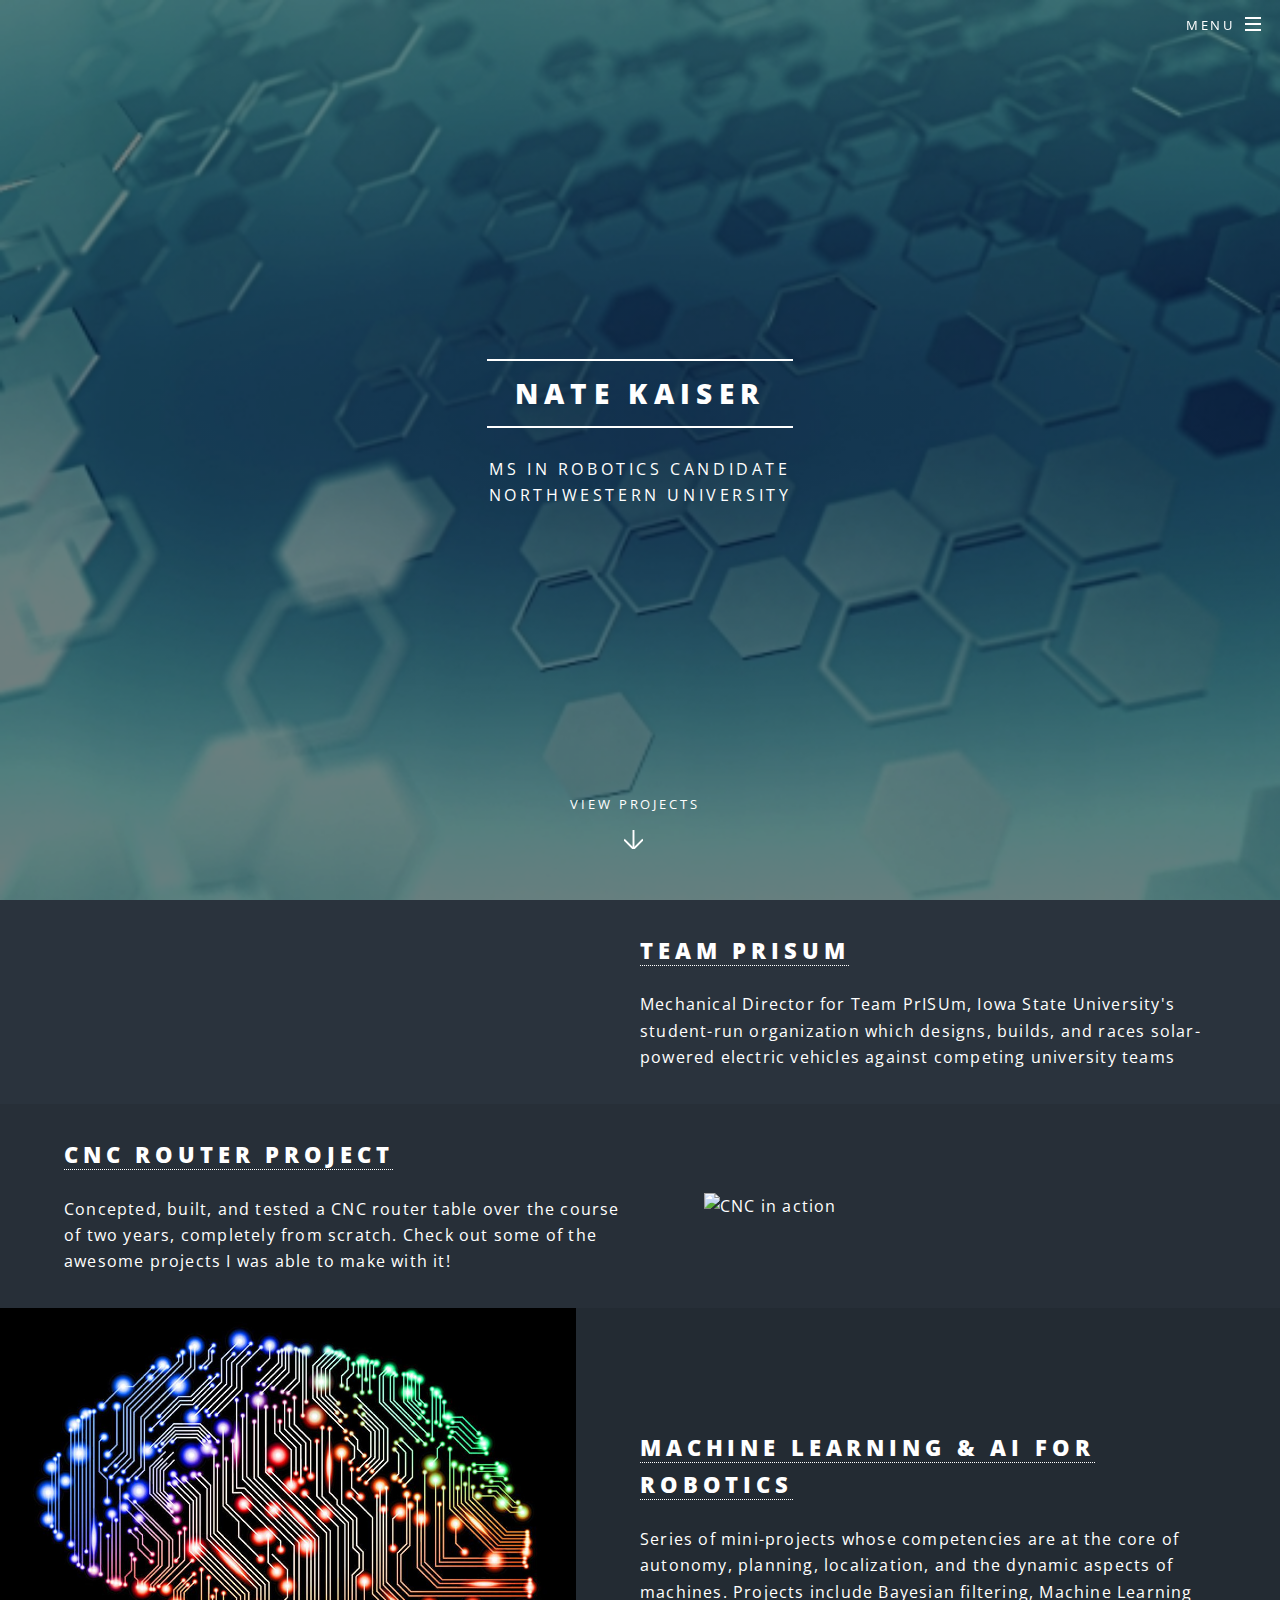
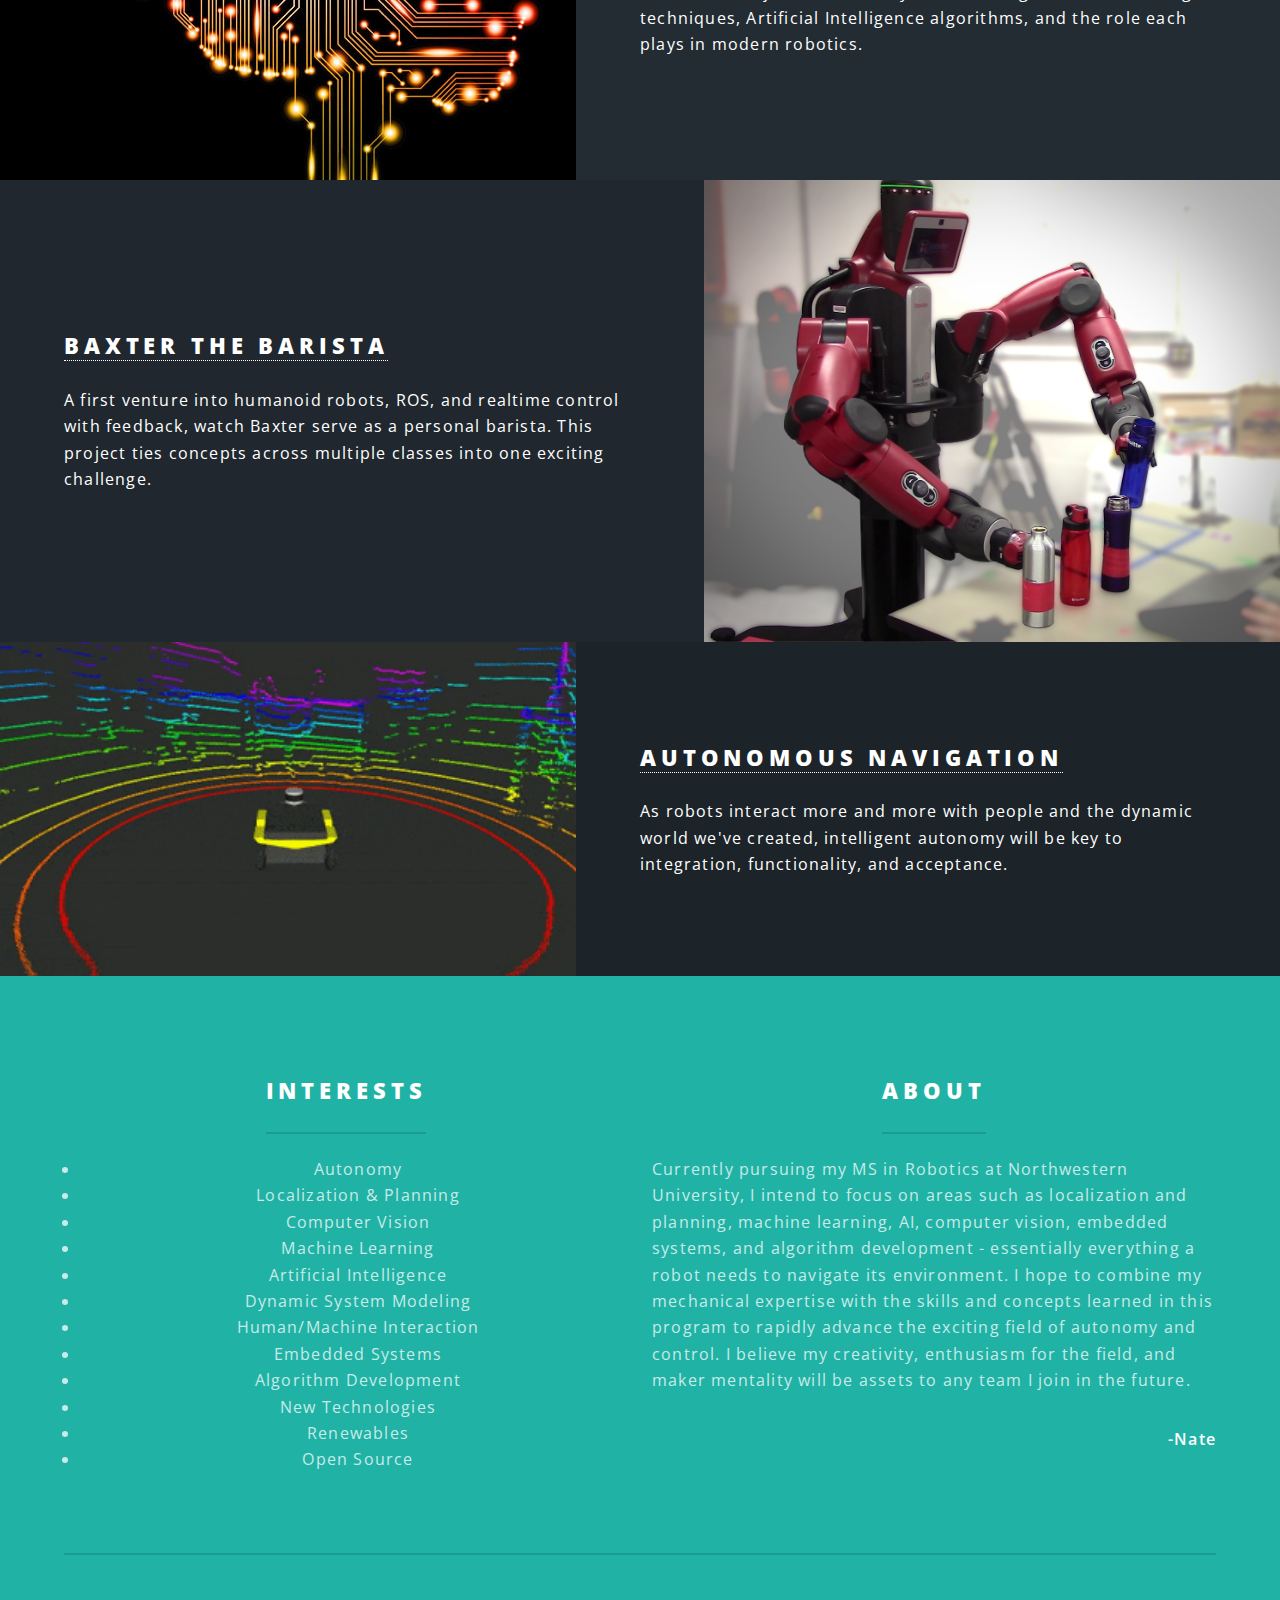
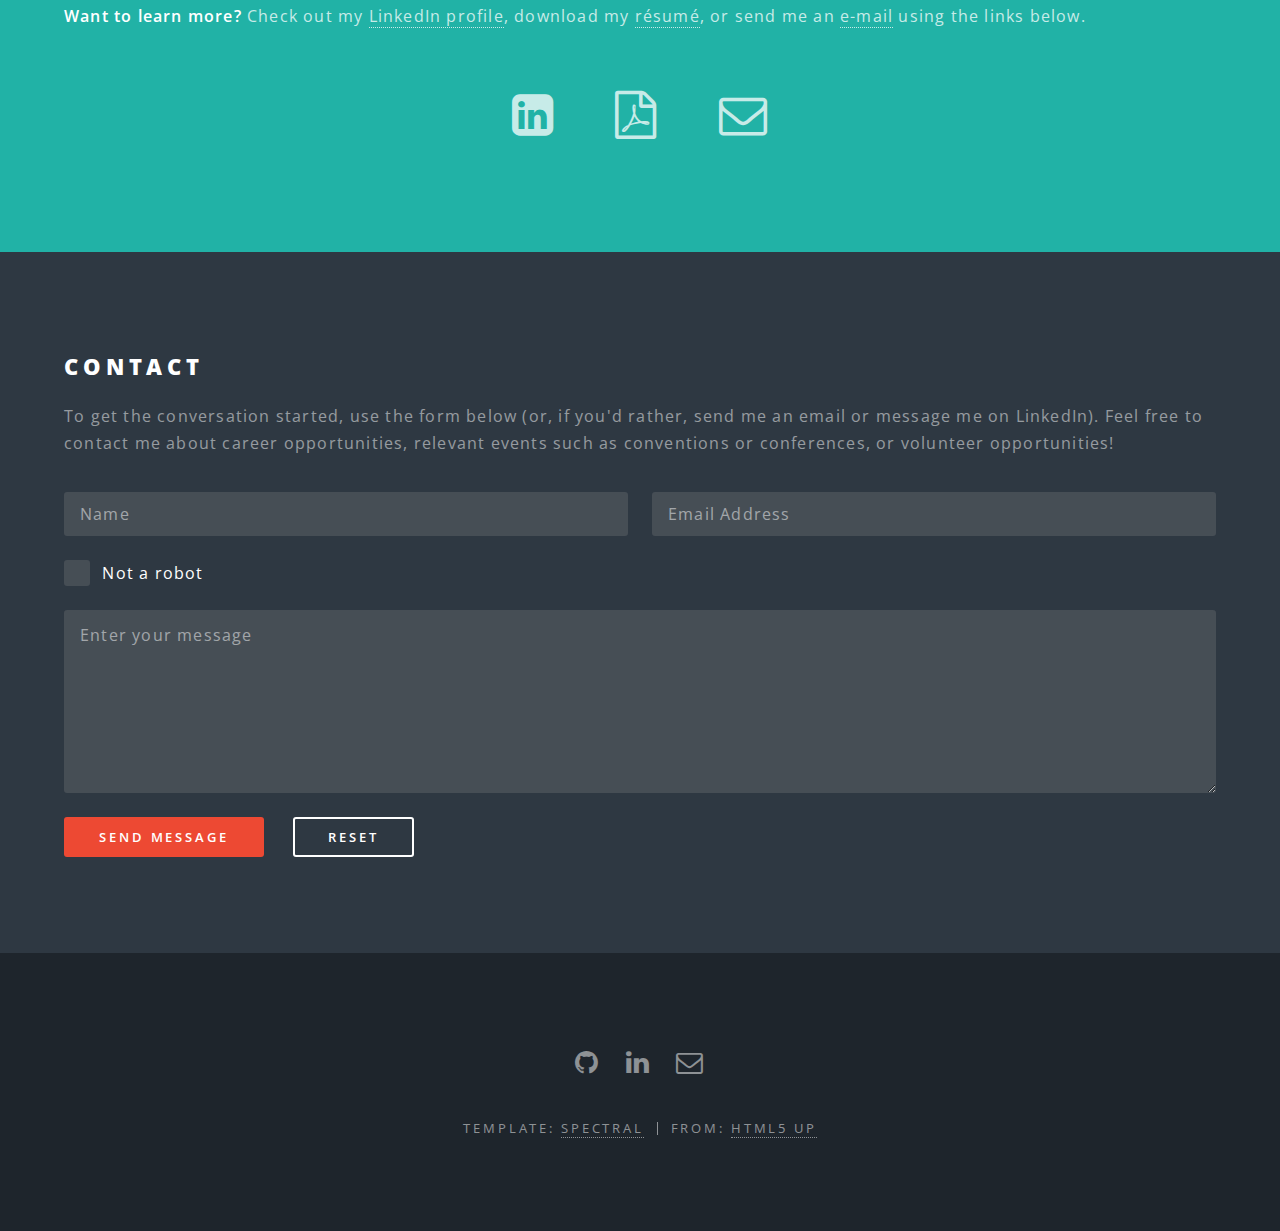
==== commit 85b7be6e: "added winter project, cleaned up other folders/files, working on CV page" ====
--- a/index.html
+++ b/index.html
@@ -4,6 +4,7 @@
 		5. project page (e.g. prisum.html) has no clear background for "contact" section (nor the footer)
 				- I want to see the background image through them... maybe?
 		6. background pic - take picture of me working at desk cluttered with computers/electronics stuff?
+				- done but I don't like how it turned out
 
 	PROJECTS TO ADD:
 		2. SMALLER CNC projects?
@@ -25,7 +26,7 @@
 		<meta property="og:title" content="Nate Kaiser::Portfolio Website" />
 	  <meta property="og:description" content="Robotic Projects Portfolio Website" />
 	  <meta property="og:url" content="https://njkaiser.github.io/portfolio" />
-	  <meta property="og:image" content="https://d267cvn3rvuq91.cloudfront.net/i/images/ai_0.jpg?sw=1500" />
+	  <meta property="og:image" content="images/porfolio_thumbnail.png" />
 	</head>
 	<body class="landing">
 
@@ -70,30 +71,37 @@
 					<section id="projects" class="wrapper alt style2">
 
 						<section class="spotlight">
-							<div class="image"><a href="prisum.html"><img src="images/prisum2.JPG" alt="" /></a></div><div class="content">
+							<div class="image"><a href="prisum.html"><img src="images/prisum.jpg" alt="" /></a></div><div class="content">
 								<h2><a href="prisum.html">Team PrISUm</a></h2>
 								<p>Mechanical Director for Team PrISUm, Iowa State University's student-run organization which designs, builds, and races solar-powered electric vehicles against competing university teams</p>
 							</div>
 						</section>
 
 						<section class="spotlight">
-							<div class="image"><a href="cnc.html"><img src="images/cnc1.gif" alt="" /></a></div><div class="content">
+							<div class="image"><a href="cnc.html"><img src="images/cnc.gif" alt="CNC in action" /></a></div><div class="content">
 								<h2><a href="cnc.html">CNC Router Project</a></h2>
 								<p>Concepted, built, and tested a CNC router table over the course of two years, completely from scratch. Check out some of the awesome projects I was able to make with it!</p>
 							</div>
 						</section>
 
 						<section class="spotlight">
-							<div class="image"><a href="mlai.html"><img src="images/mlai1.jpg" alt="" /></a></div><div class="content">
+							<div class="image"><a href="mlai.html"><img src="images/mlai.jpg" alt="MLAI mini projects" /></a></div><div class="content">
 								<h2><a href="mlai.html">Machine Learning &amp; AI for Robotics</a></h2>
 								<p>Series of mini-projects whose competencies are at the core of autonomy, planning, localization, and the dynamic aspects of machines. Projects include Bayesian filtering, Machine Learning techniques, Artificial Intelligence algorithms, and the role each plays in modern robotics.</p>
 							</div>
 						</section>
 
 						<section class="spotlight">
-							<div class="image"><a href="baxter.html"><img src="images/baxter1.jpg" alt="" /></a></div><div class="content">
+							<div class="image"><a href="baxter.html"><img src="images/baxter.jpg" alt="Baxter" /></a></div><div class="content">
 								<h2><a href="baxter.html">Baxter the Barista</a></h2>
 									<p>A first venture into humanoid robots, ROS, and realtime control with feedback, watch Baxter serve as a personal barista. This project ties concepts across multiple classes into one exciting challenge.</p>
+							</div>
+						</section>
+
+						<section class="spotlight">
+							<div class="image"><a href="autonomy.html"><img src="images/autonomy.gif" alt="Autonomy" /></a></div><div class="content">
+								<h2><a href="autonomy.html">Autonomous Navigation</a></h2>
+									<p>As robots interact more and more with people and the dynamic world we've created, intelligent autonomy will be key to integration, functionality, and acceptance.</p>
 							</div>
 						</section>
 
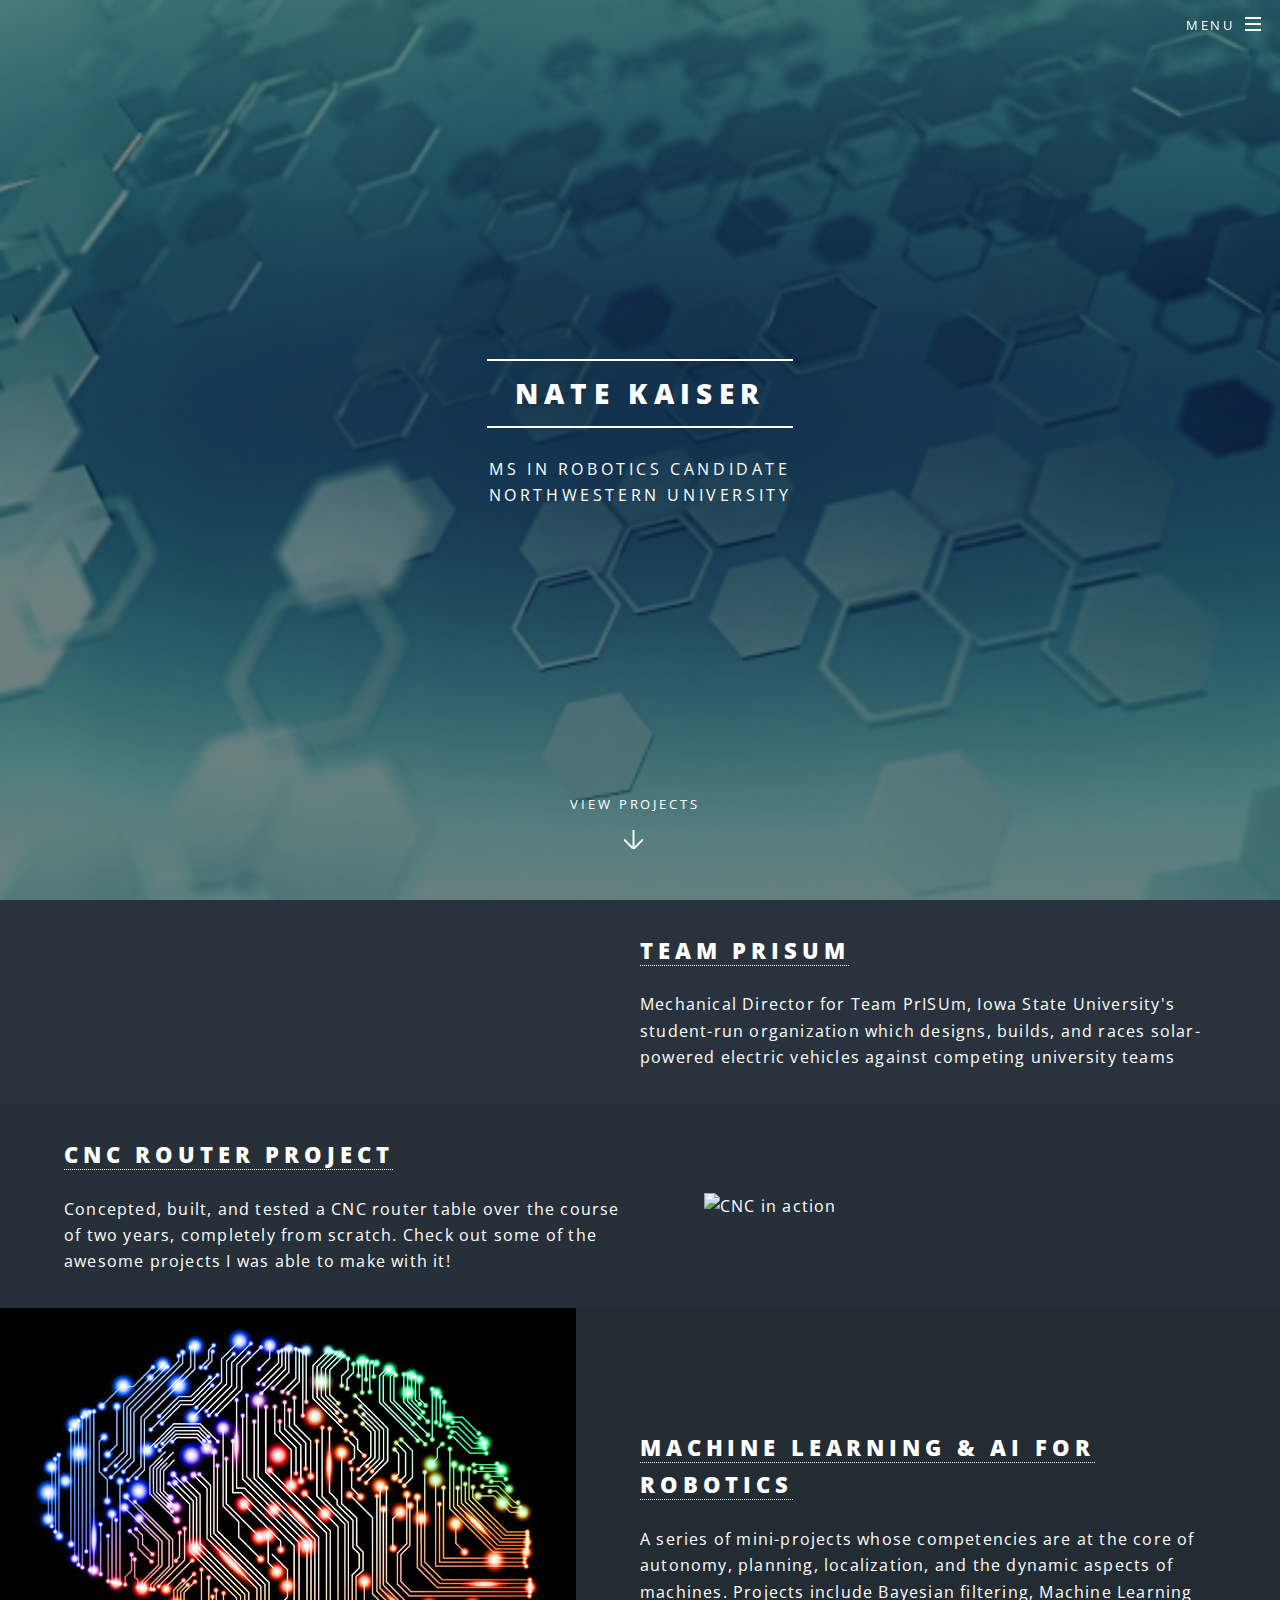
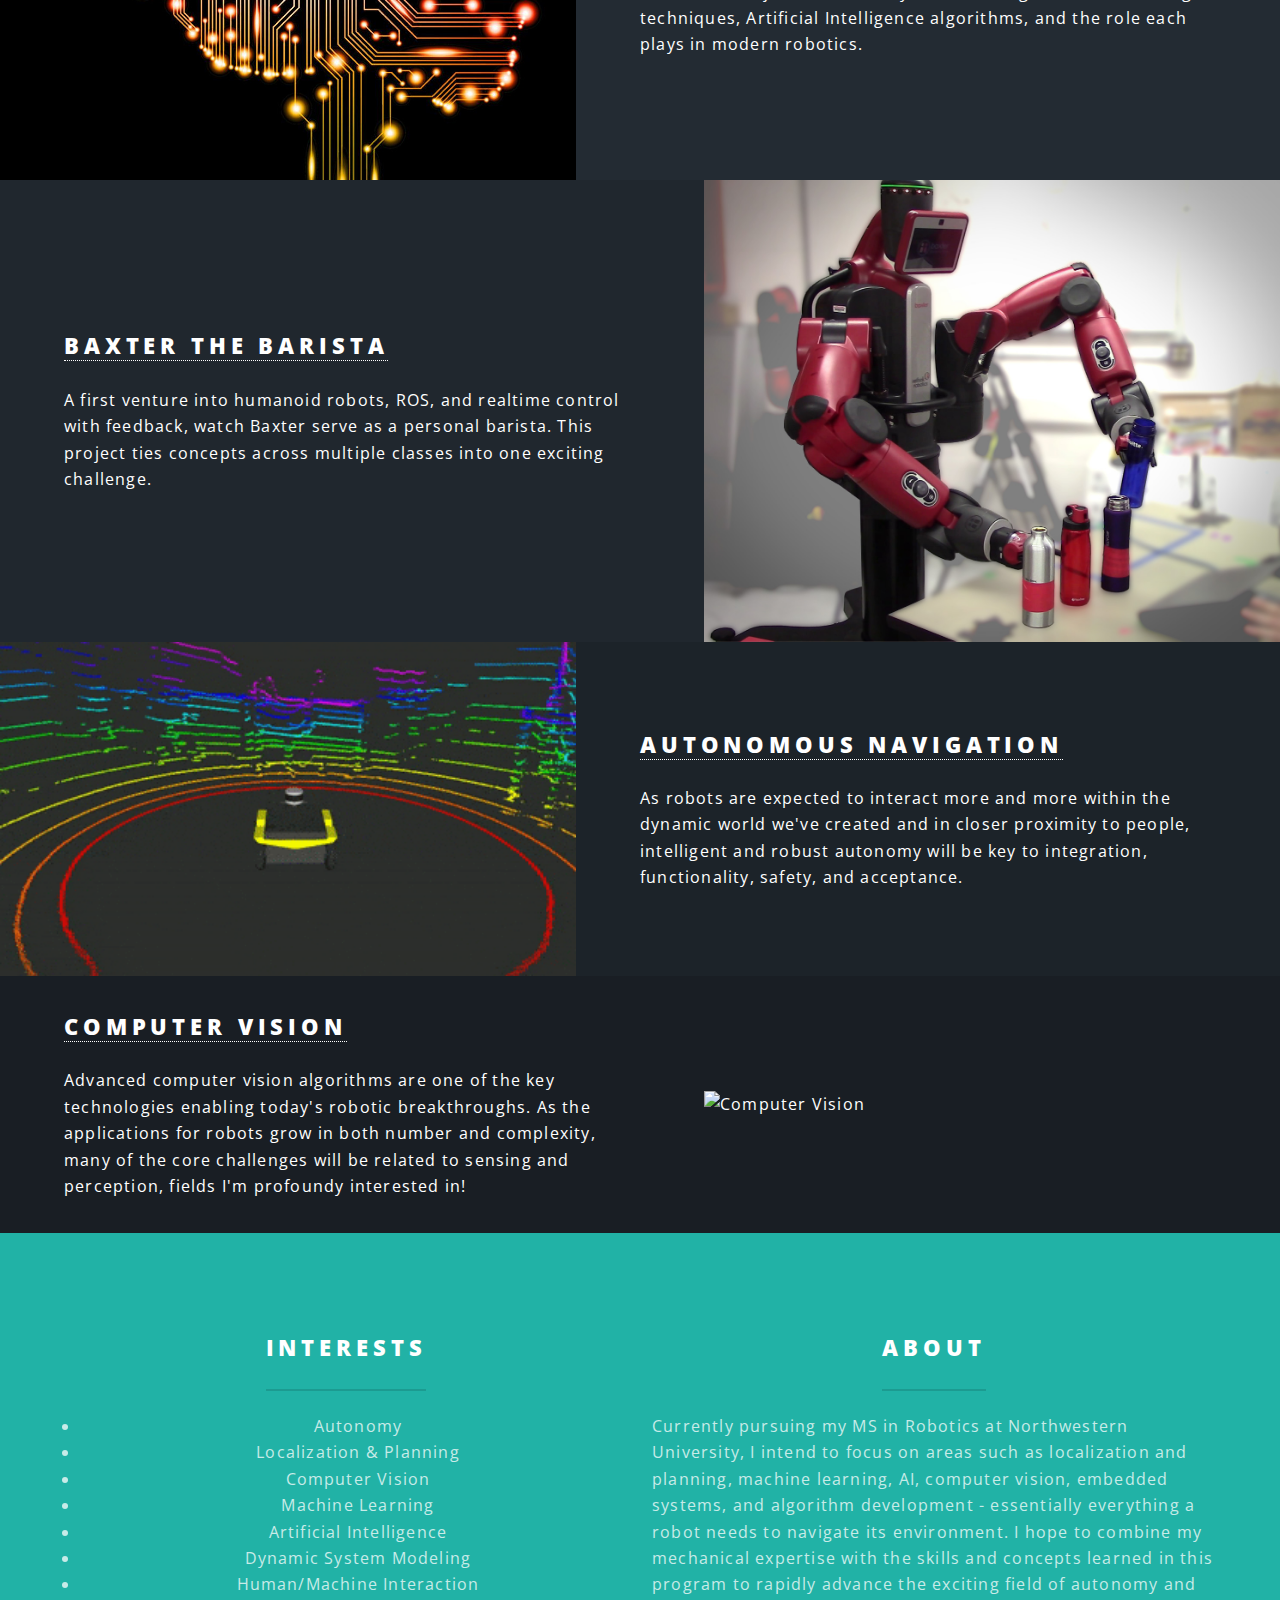
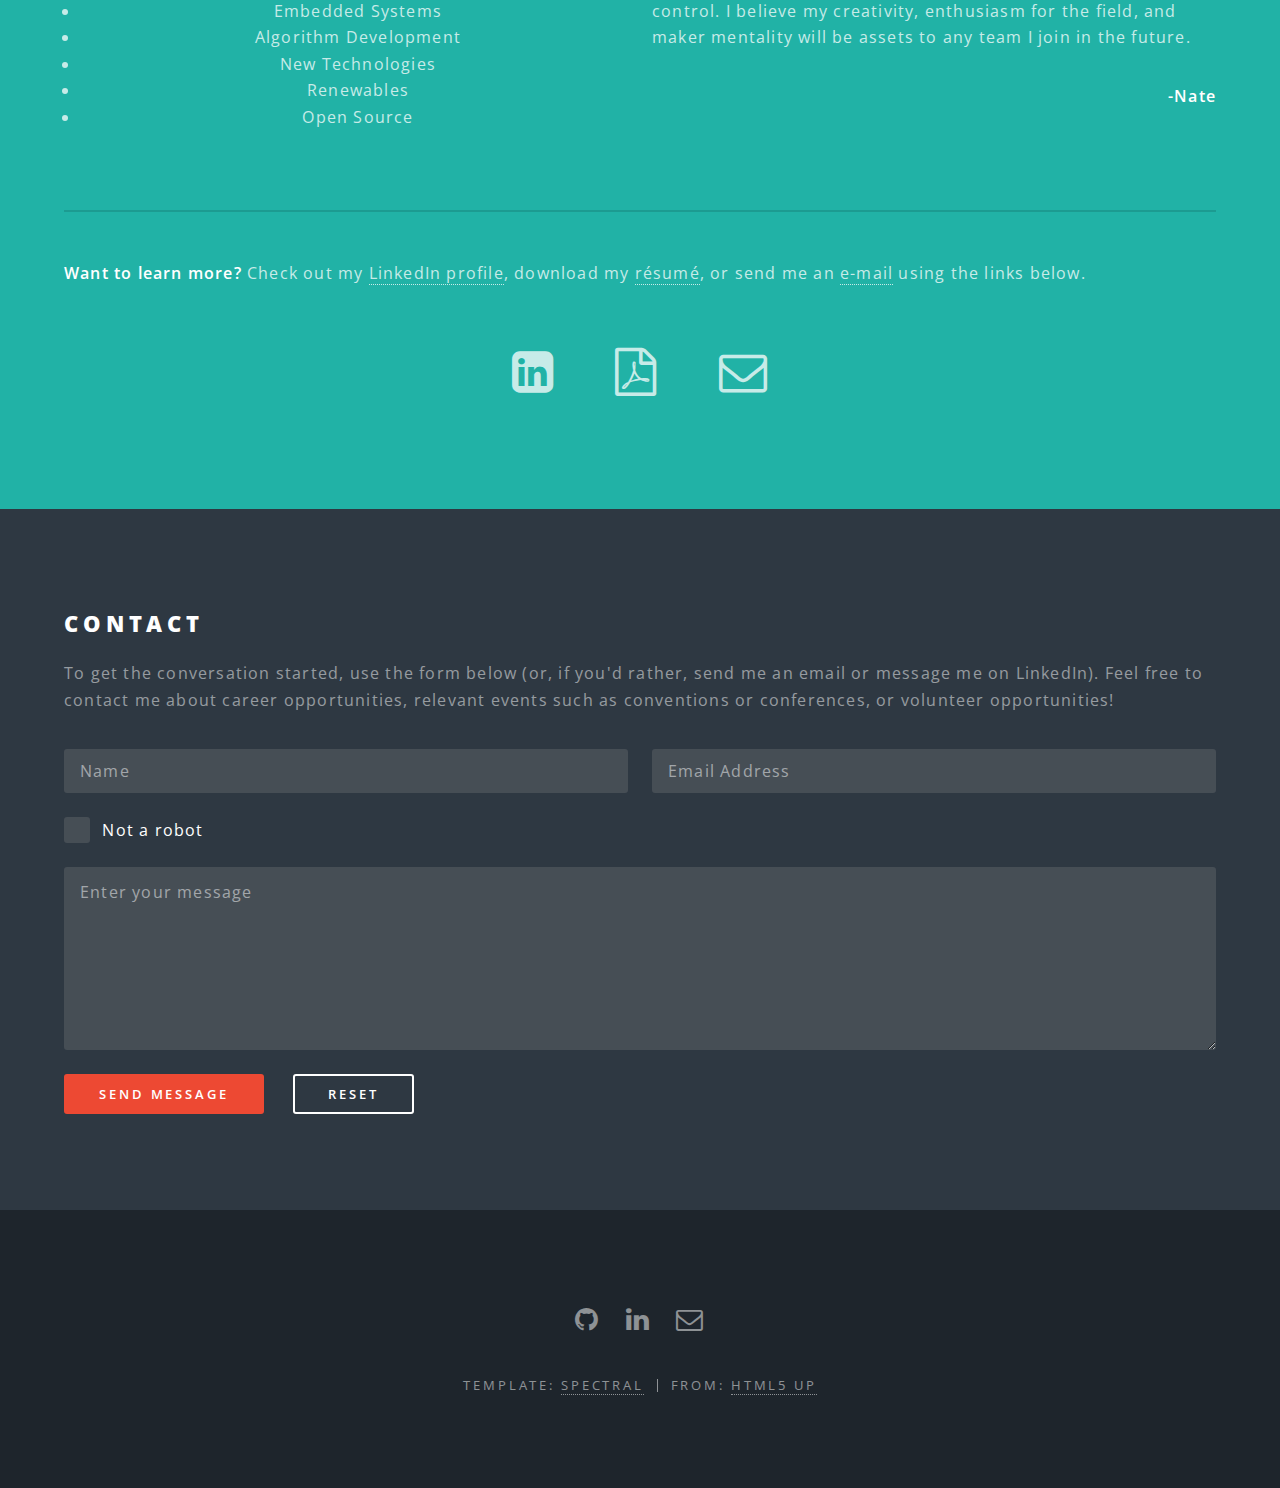
==== commit a98e43f3: "added computer vision section, picture, and proper links" ====
--- a/index.html
+++ b/index.html
@@ -87,7 +87,7 @@
 						<section class="spotlight">
 							<div class="image"><a href="mlai.html"><img src="images/mlai.jpg" alt="MLAI mini projects" /></a></div><div class="content">
 								<h2><a href="mlai.html">Machine Learning &amp; AI for Robotics</a></h2>
-								<p>Series of mini-projects whose competencies are at the core of autonomy, planning, localization, and the dynamic aspects of machines. Projects include Bayesian filtering, Machine Learning techniques, Artificial Intelligence algorithms, and the role each plays in modern robotics.</p>
+								<p>A series of mini-projects whose competencies are at the core of autonomy, planning, localization, and the dynamic aspects of machines. Projects include Bayesian filtering, Machine Learning techniques, Artificial Intelligence algorithms, and the role each plays in modern robotics.</p>
 							</div>
 						</section>
 
@@ -101,7 +101,14 @@
 						<section class="spotlight">
 							<div class="image"><a href="autonomy.html"><img src="images/autonomy.gif" alt="Autonomy" /></a></div><div class="content">
 								<h2><a href="autonomy.html">Autonomous Navigation</a></h2>
-									<p>As robots interact more and more with people and the dynamic world we've created, intelligent autonomy will be key to integration, functionality, and acceptance.</p>
+									<p>As robots are expected to interact more and more within the dynamic world we've created and in closer proximity to people, intelligent and robust autonomy will be key to integration, functionality, safety, and acceptance.</p>
+							</div>
+						</section>
+
+						<section class="spotlight">
+							<div class="image"><a href="compviz.html"><img src="images/compviz.png" alt="Computer Vision" /></a></div><div class="content">
+								<h2><a href="compviz.html">Computer Vision</a></h2>
+								<p>Advanced computer vision algorithms are one of the key technologies enabling today's robotic breakthroughs. As the applications for robots grow in both number and complexity, many of the core challenges will be related to sensing and perception, fields I'm profoundy interested in!</p>
 							</div>
 						</section>
 
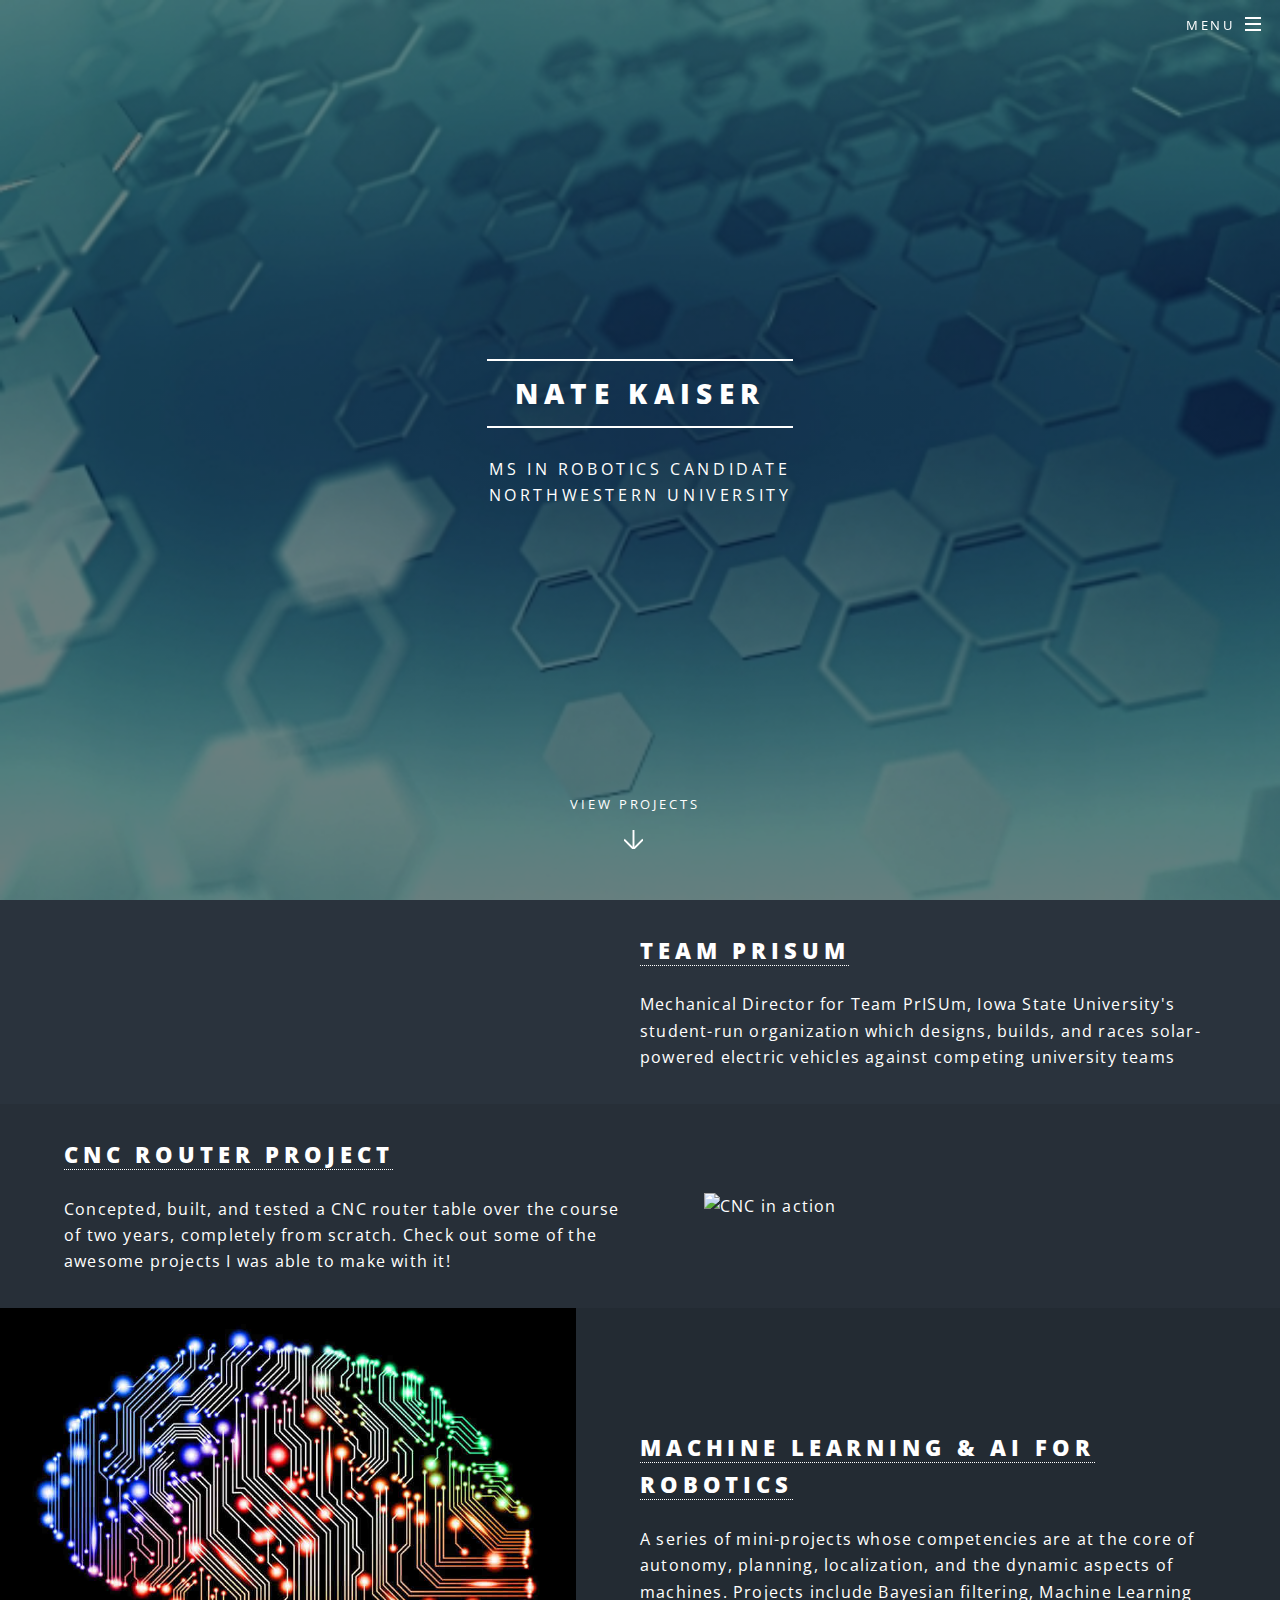
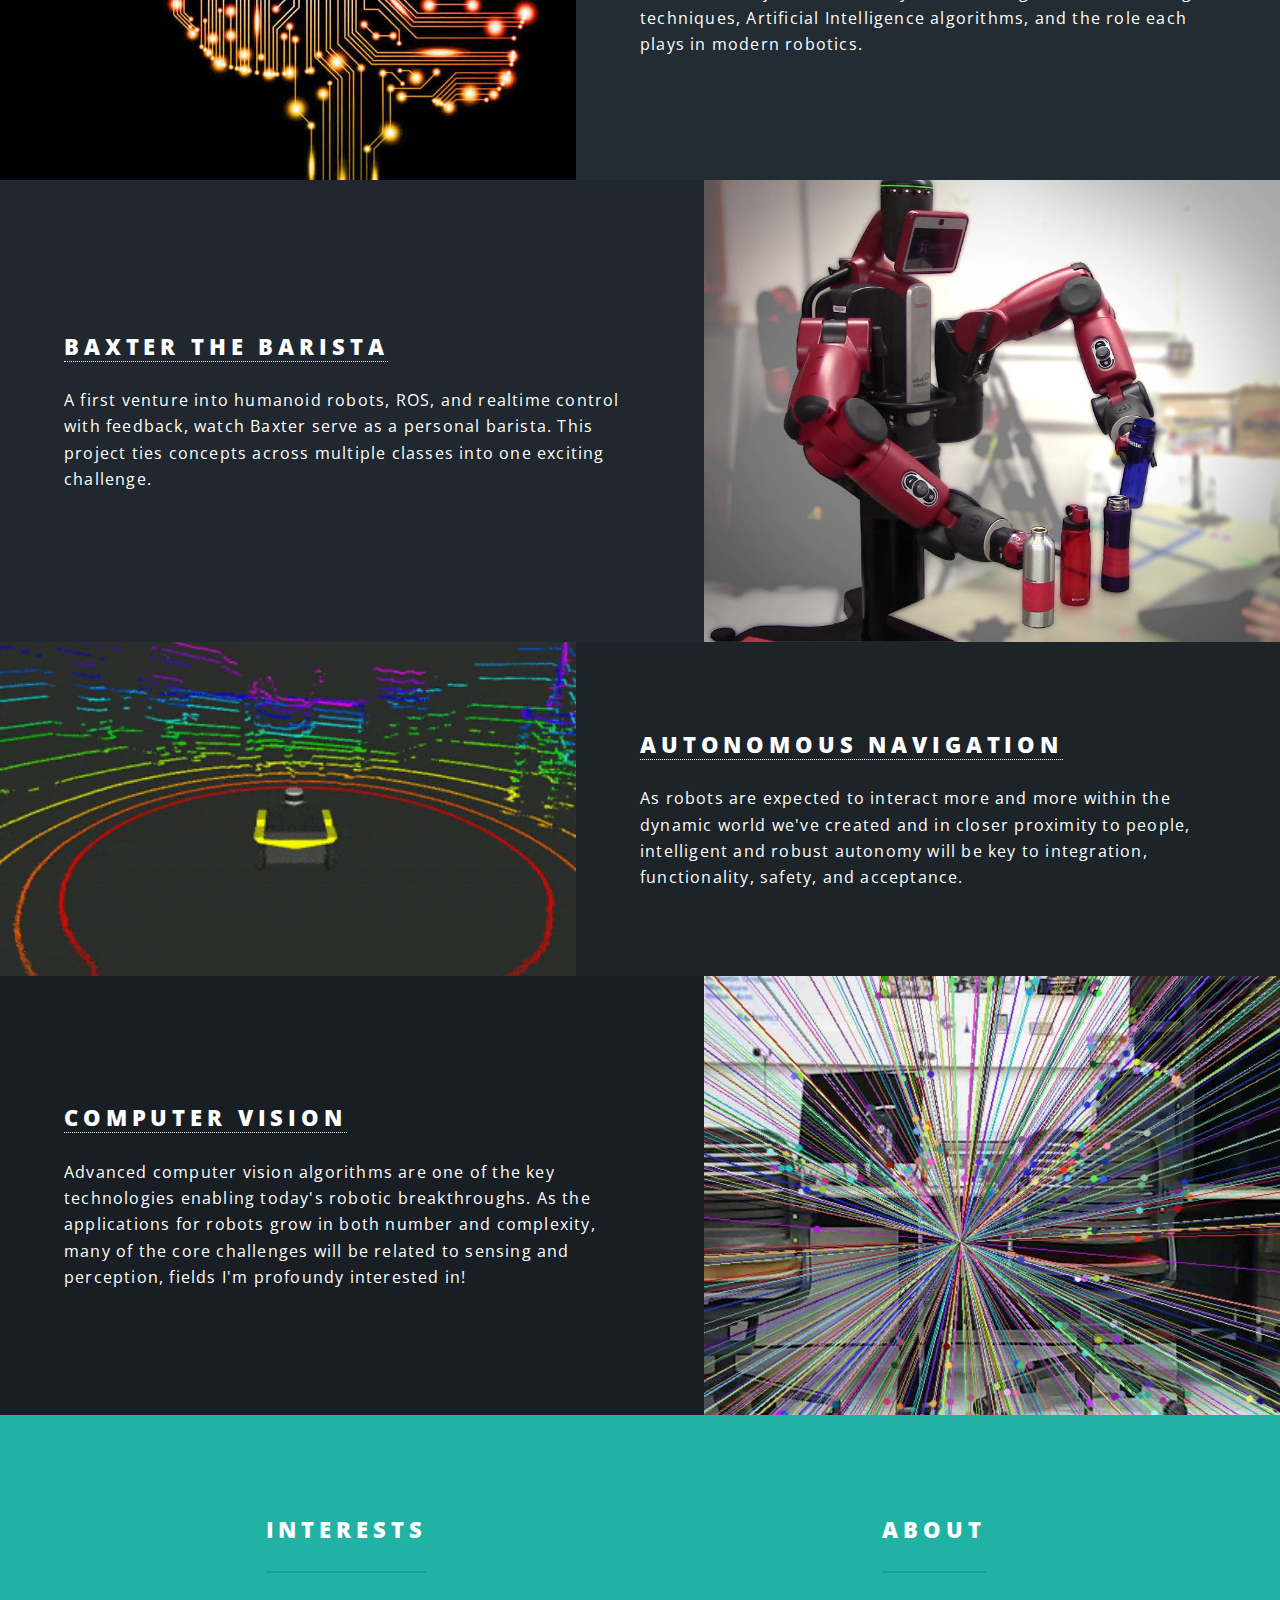
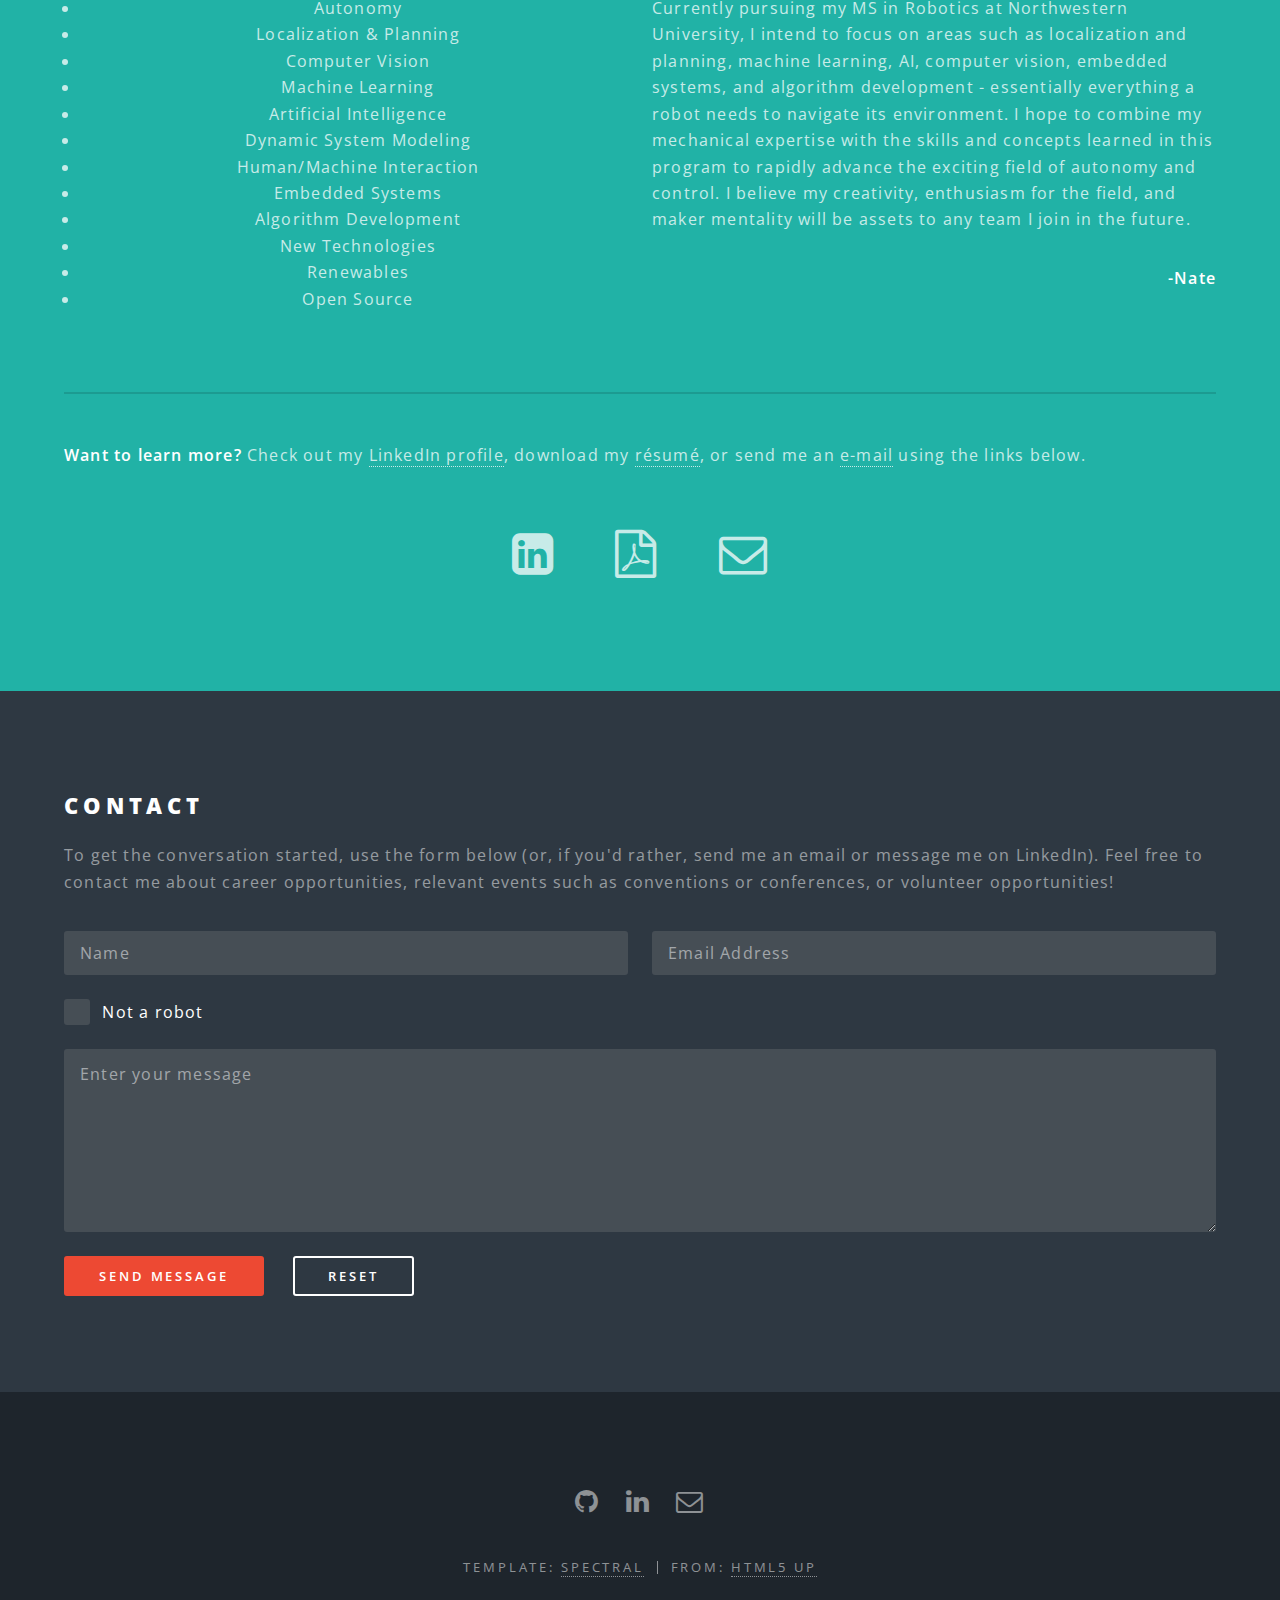
==== commit f5f37f43: "improving site load time by reducing image sizes" ====
--- a/index.html
+++ b/index.html
@@ -106,7 +106,7 @@
 						</section>
 
 						<section class="spotlight">
-							<div class="image"><a href="compviz.html"><img src="images/compviz.png" alt="Computer Vision" /></a></div><div class="content">
+							<div class="image"><a href="compviz.html"><img src="images/compviz.jpg" alt="Computer Vision" /></a></div><div class="content">
 								<h2><a href="compviz.html">Computer Vision</a></h2>
 								<p>Advanced computer vision algorithms are one of the key technologies enabling today's robotic breakthroughs. As the applications for robots grow in both number and complexity, many of the core challenges will be related to sensing and perception, fields I'm profoundy interested in!</p>
 							</div>
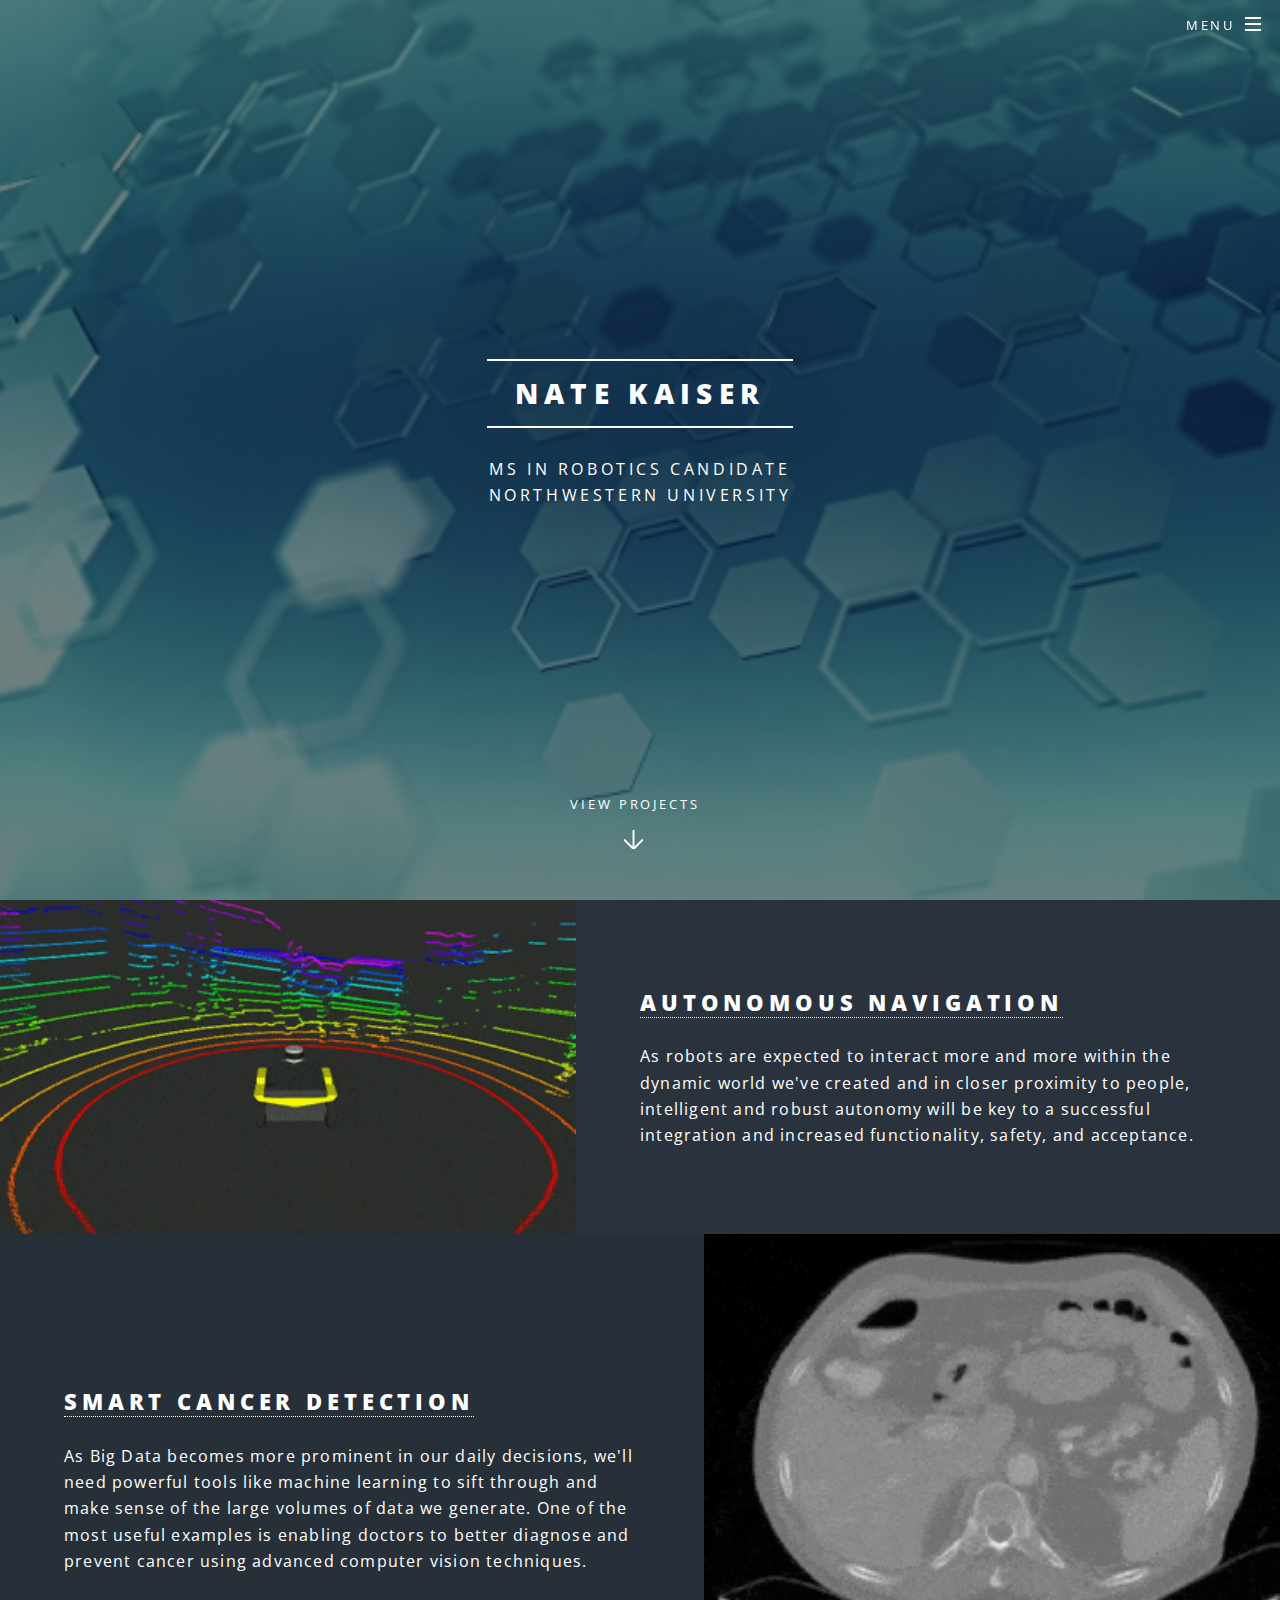
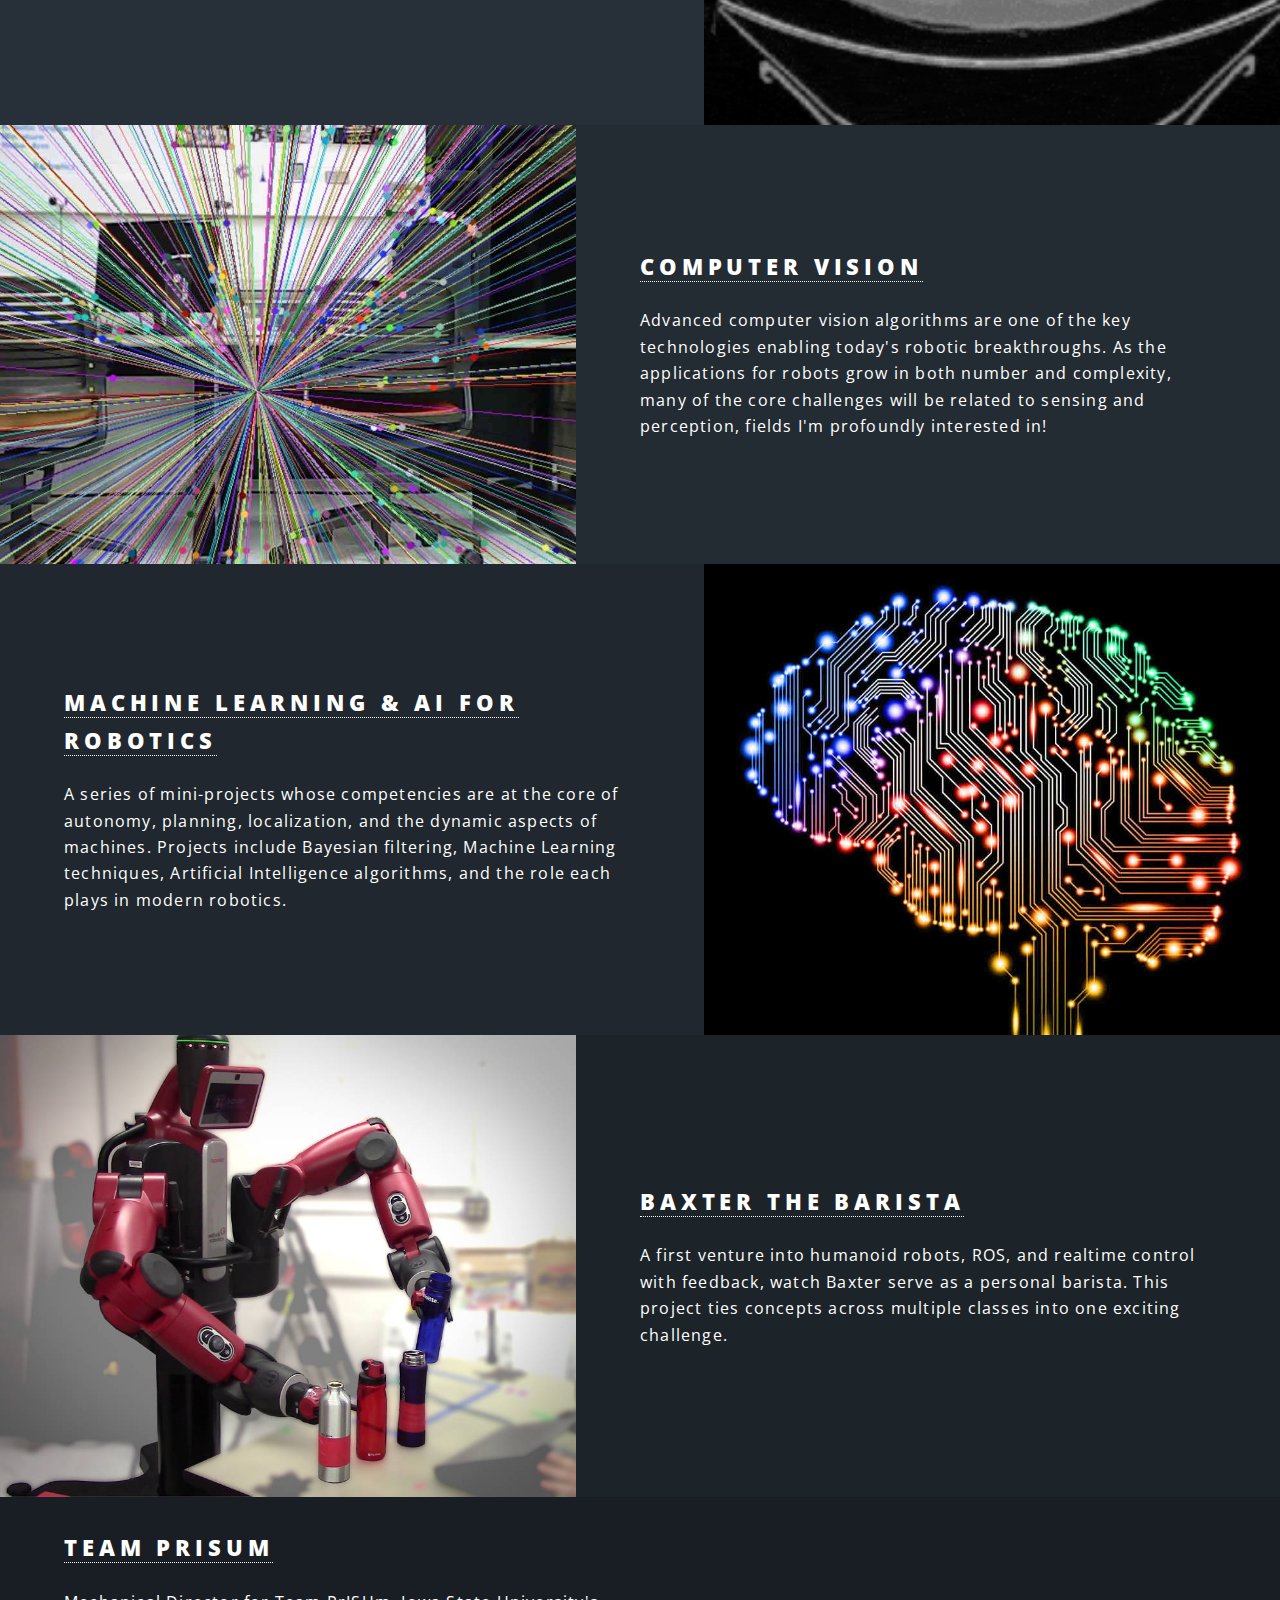
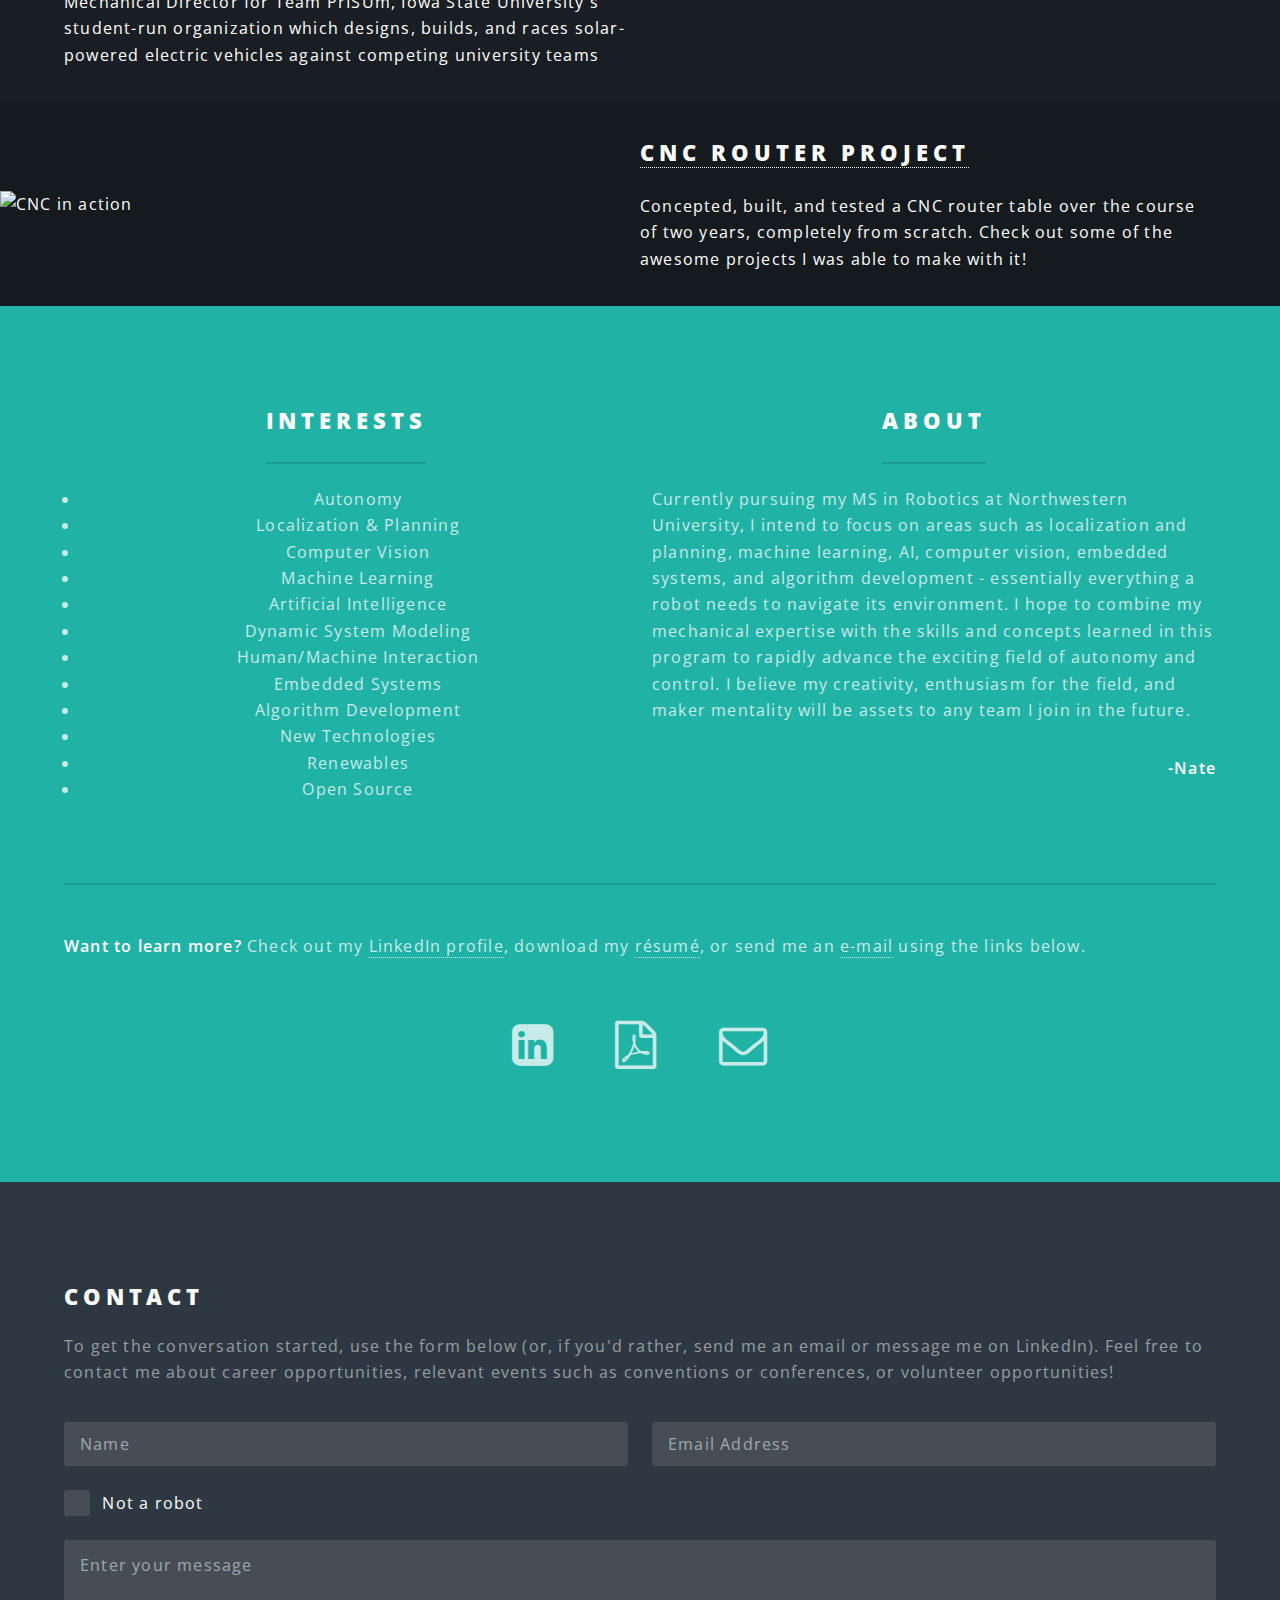
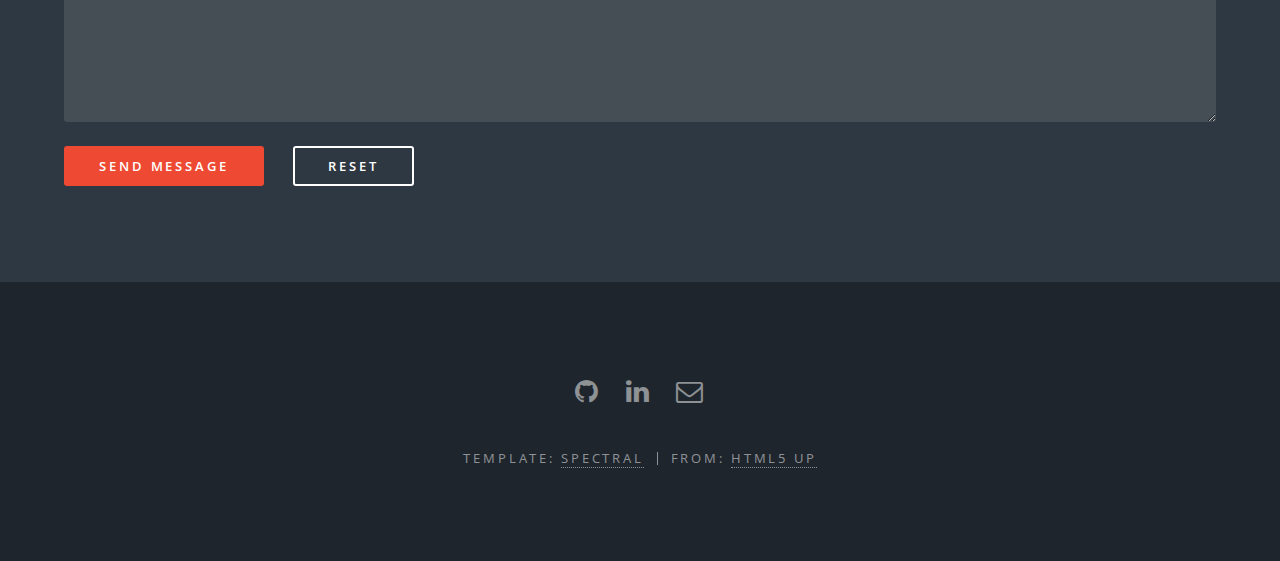
==== commit e3fc5f1e: "cancer detection project added" ====
--- a/index.html
+++ b/index.html
@@ -71,6 +71,41 @@
 					<section id="projects" class="wrapper alt style2">
 
 						<section class="spotlight">
+							<div class="image"><a href="autonomy.html"><img src="images/autonomy.gif" alt="Autonomy" /></a></div><div class="content">
+								<h2><a href="autonomy.html">Autonomous Navigation</a></h2>
+								<p>As robots are expected to interact more and more within the dynamic world we've created and in closer proximity to people, intelligent and robust autonomy will be key to a successful integration and increased functionality, safety, and acceptance.</p>
+							</div>
+						</section>
+
+						<section class="spotlight">
+							<div class="image"><a href="cancer.html"><img src="images/cancer.gif" alt="Cancer Detection" /></a></div><div class="content">
+								<h2><a href="cancer.html">Smart Cancer Detection</a></h2>
+								<p>As Big Data becomes more prominent in our daily decisions, we'll need powerful tools like machine learning to sift through and make sense of the large volumes of data we generate. One of the most useful examples is enabling doctors to better diagnose and prevent cancer using advanced computer vision techniques.</p>
+							</div>
+						</section>
+
+						<section class="spotlight">
+							<div class="image"><a href="compviz.html"><img src="images/compviz.jpg" alt="Computer Vision" /></a></div><div class="content">
+								<h2><a href="compviz.html">Computer Vision</a></h2>
+								<p>Advanced computer vision algorithms are one of the key technologies enabling today's robotic breakthroughs. As the applications for robots grow in both number and complexity, many of the core challenges will be related to sensing and perception, fields I'm profoundly interested in!</p>
+							</div>
+						</section>
+
+						<section class="spotlight">
+							<div class="image"><a href="mlai.html"><img src="images/mlai.jpg" alt="MLAI mini projects" /></a></div><div class="content">
+								<h2><a href="mlai.html">Machine Learning &amp; AI for Robotics</a></h2>
+								<p>A series of mini-projects whose competencies are at the core of autonomy, planning, localization, and the dynamic aspects of machines. Projects include Bayesian filtering, Machine Learning techniques, Artificial Intelligence algorithms, and the role each plays in modern robotics.</p>
+							</div>
+						</section>
+
+						<section class="spotlight">
+							<div class="image"><a href="baxter.html"><img src="images/baxter.jpg" alt="Baxter" /></a></div><div class="content">
+								<h2><a href="baxter.html">Baxter the Barista</a></h2>
+									<p>A first venture into humanoid robots, ROS, and realtime control with feedback, watch Baxter serve as a personal barista. This project ties concepts across multiple classes into one exciting challenge.</p>
+							</div>
+						</section>
+
+						<section class="spotlight">
 							<div class="image"><a href="prisum.html"><img src="images/prisum.jpg" alt="" /></a></div><div class="content">
 								<h2><a href="prisum.html">Team PrISUm</a></h2>
 								<p>Mechanical Director for Team PrISUm, Iowa State University's student-run organization which designs, builds, and races solar-powered electric vehicles against competing university teams</p>
@@ -81,34 +116,6 @@
 							<div class="image"><a href="cnc.html"><img src="images/cnc.gif" alt="CNC in action" /></a></div><div class="content">
 								<h2><a href="cnc.html">CNC Router Project</a></h2>
 								<p>Concepted, built, and tested a CNC router table over the course of two years, completely from scratch. Check out some of the awesome projects I was able to make with it!</p>
-							</div>
-						</section>
-
-						<section class="spotlight">
-							<div class="image"><a href="mlai.html"><img src="images/mlai.jpg" alt="MLAI mini projects" /></a></div><div class="content">
-								<h2><a href="mlai.html">Machine Learning &amp; AI for Robotics</a></h2>
-								<p>A series of mini-projects whose competencies are at the core of autonomy, planning, localization, and the dynamic aspects of machines. Projects include Bayesian filtering, Machine Learning techniques, Artificial Intelligence algorithms, and the role each plays in modern robotics.</p>
-							</div>
-						</section>
-
-						<section class="spotlight">
-							<div class="image"><a href="baxter.html"><img src="images/baxter.jpg" alt="Baxter" /></a></div><div class="content">
-								<h2><a href="baxter.html">Baxter the Barista</a></h2>
-									<p>A first venture into humanoid robots, ROS, and realtime control with feedback, watch Baxter serve as a personal barista. This project ties concepts across multiple classes into one exciting challenge.</p>
-							</div>
-						</section>
-
-						<section class="spotlight">
-							<div class="image"><a href="autonomy.html"><img src="images/autonomy.gif" alt="Autonomy" /></a></div><div class="content">
-								<h2><a href="autonomy.html">Autonomous Navigation</a></h2>
-									<p>As robots are expected to interact more and more within the dynamic world we've created and in closer proximity to people, intelligent and robust autonomy will be key to integration, functionality, safety, and acceptance.</p>
-							</div>
-						</section>
-
-						<section class="spotlight">
-							<div class="image"><a href="compviz.html"><img src="images/compviz.jpg" alt="Computer Vision" /></a></div><div class="content">
-								<h2><a href="compviz.html">Computer Vision</a></h2>
-								<p>Advanced computer vision algorithms are one of the key technologies enabling today's robotic breakthroughs. As the applications for robots grow in both number and complexity, many of the core challenges will be related to sensing and perception, fields I'm profoundy interested in!</p>
 							</div>
 						</section>
 
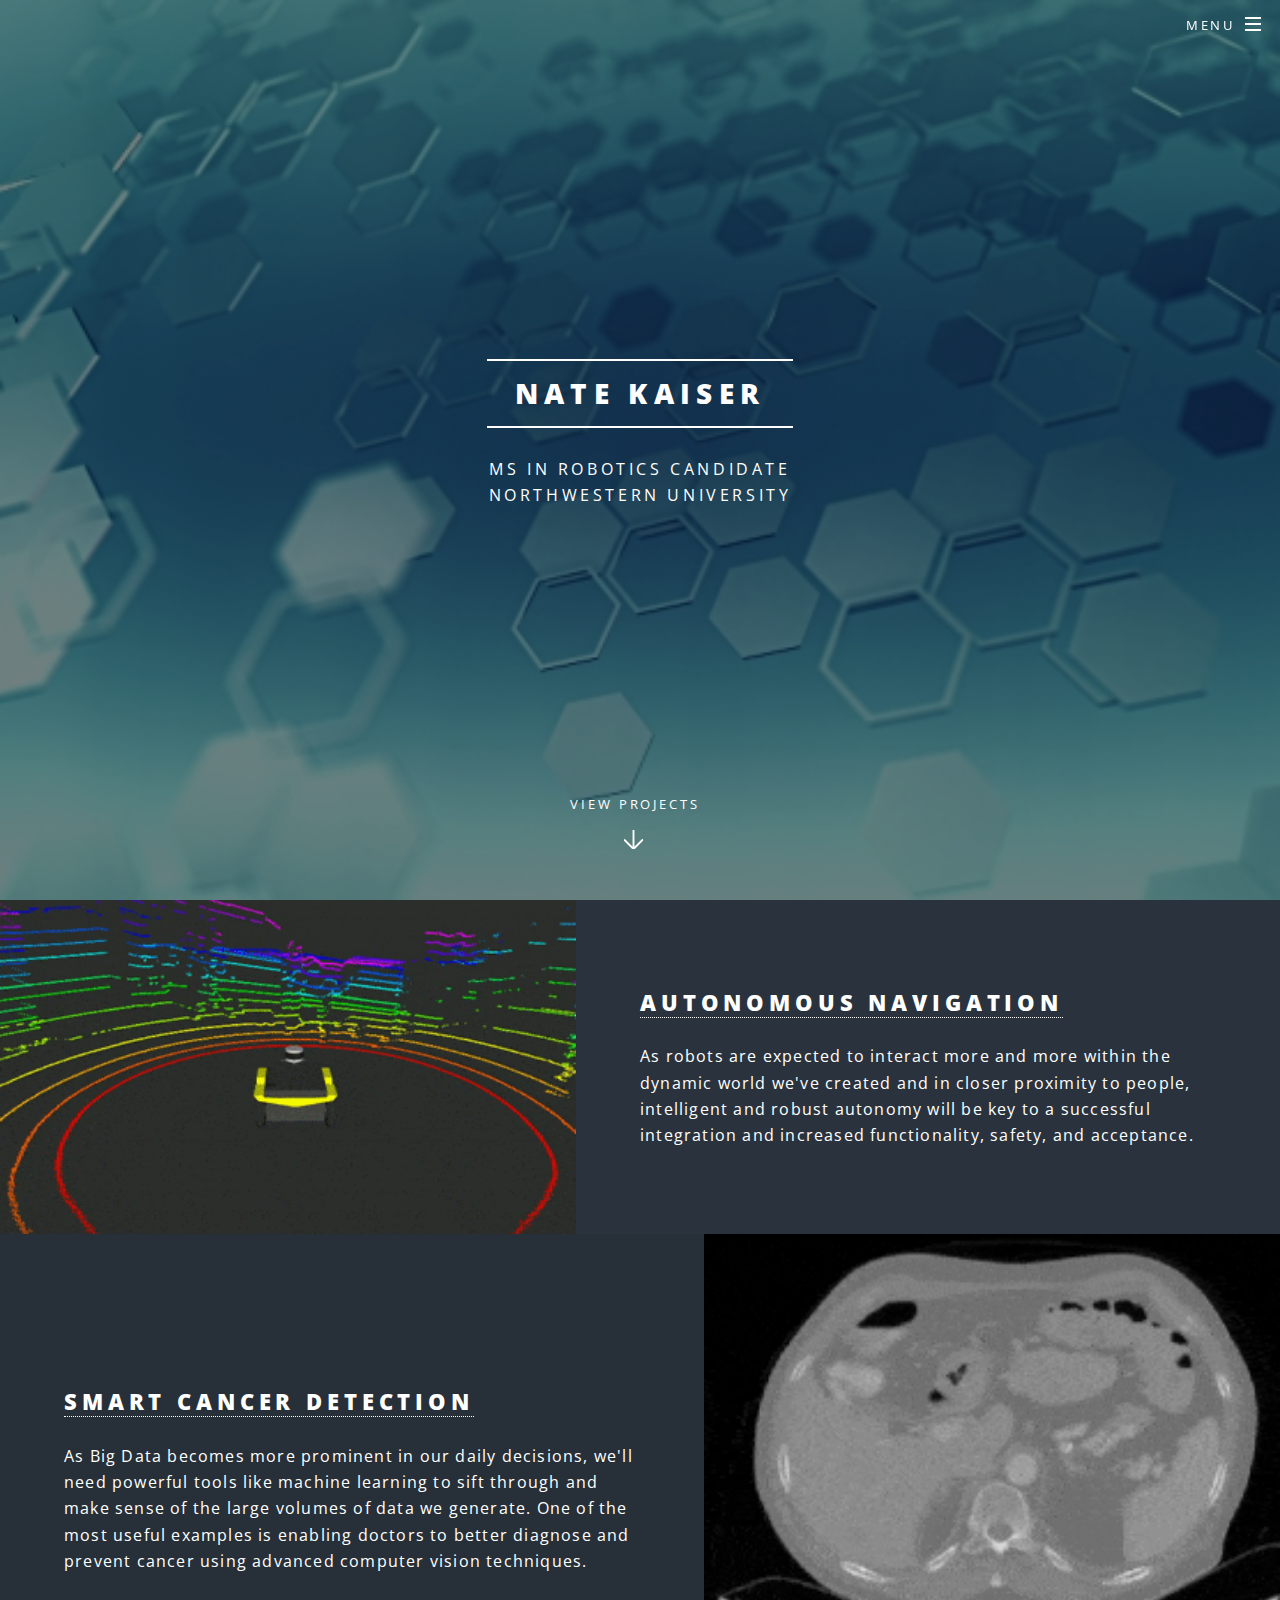
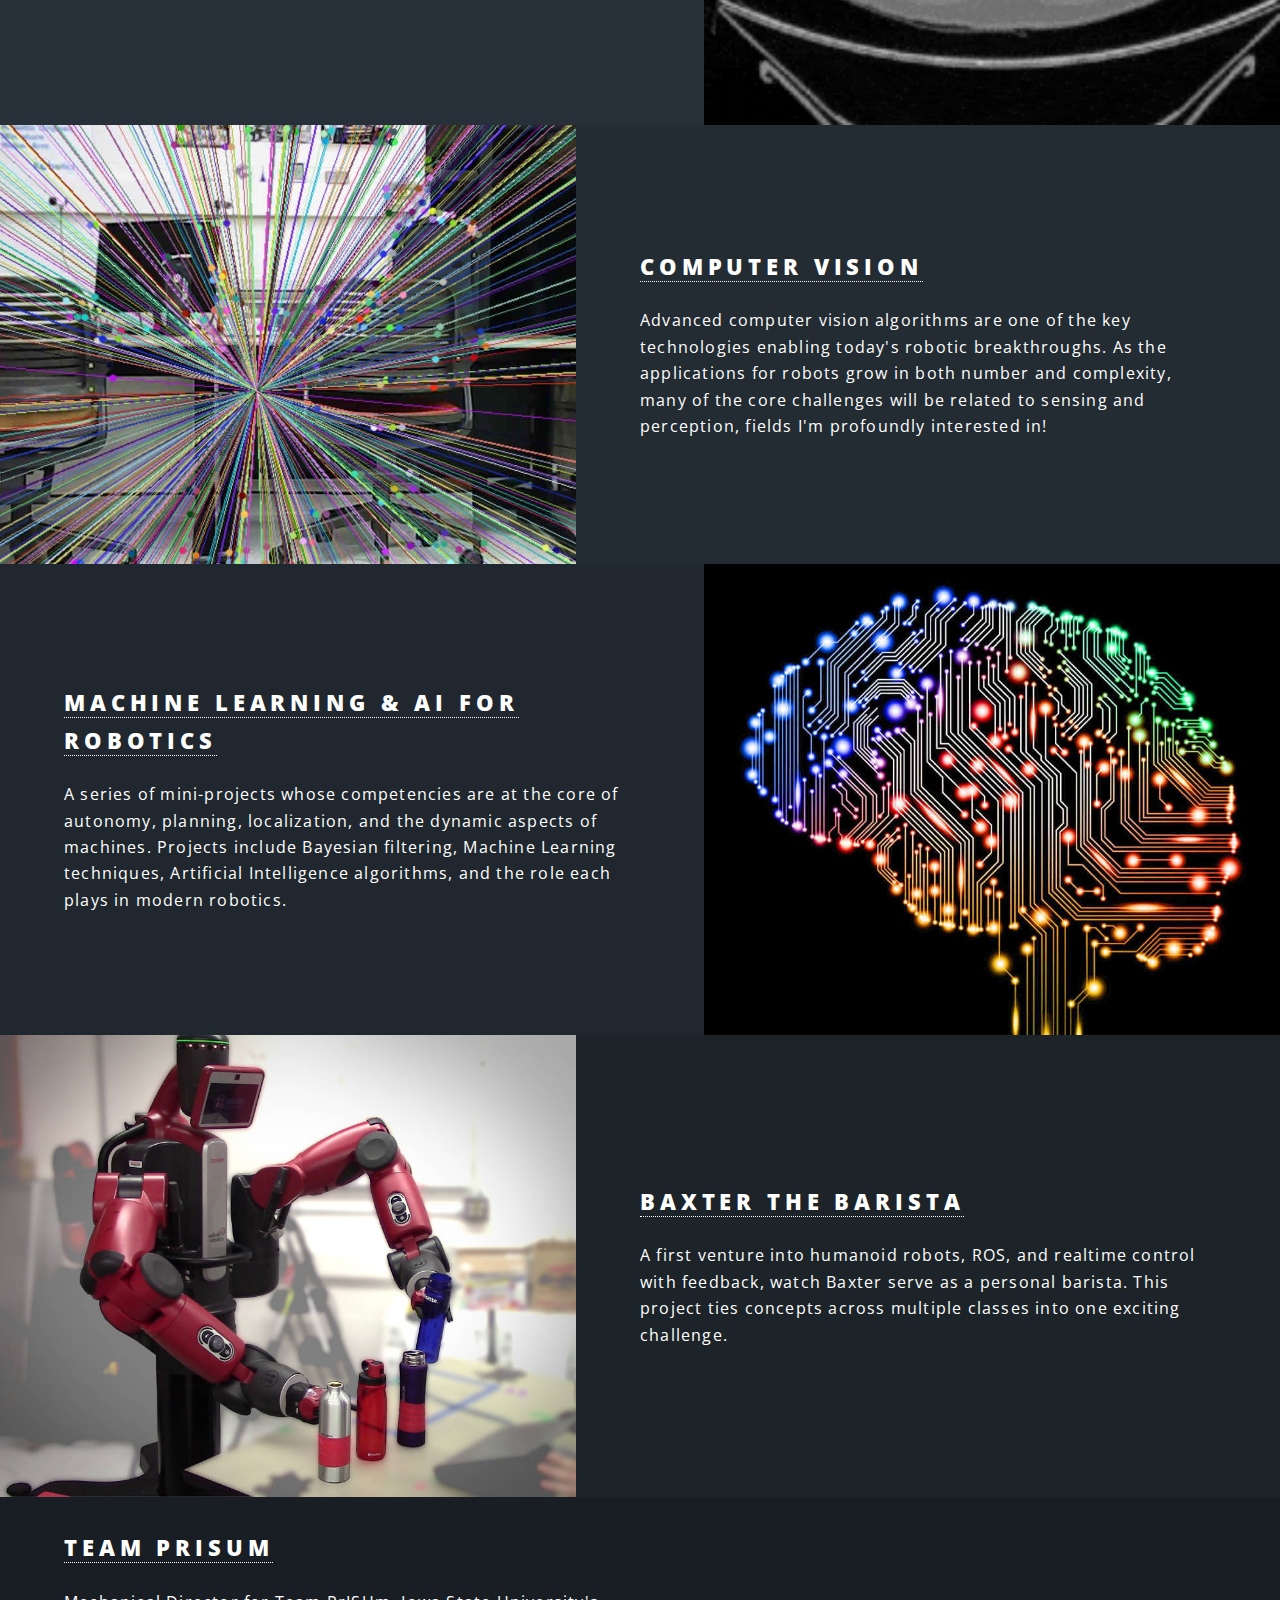
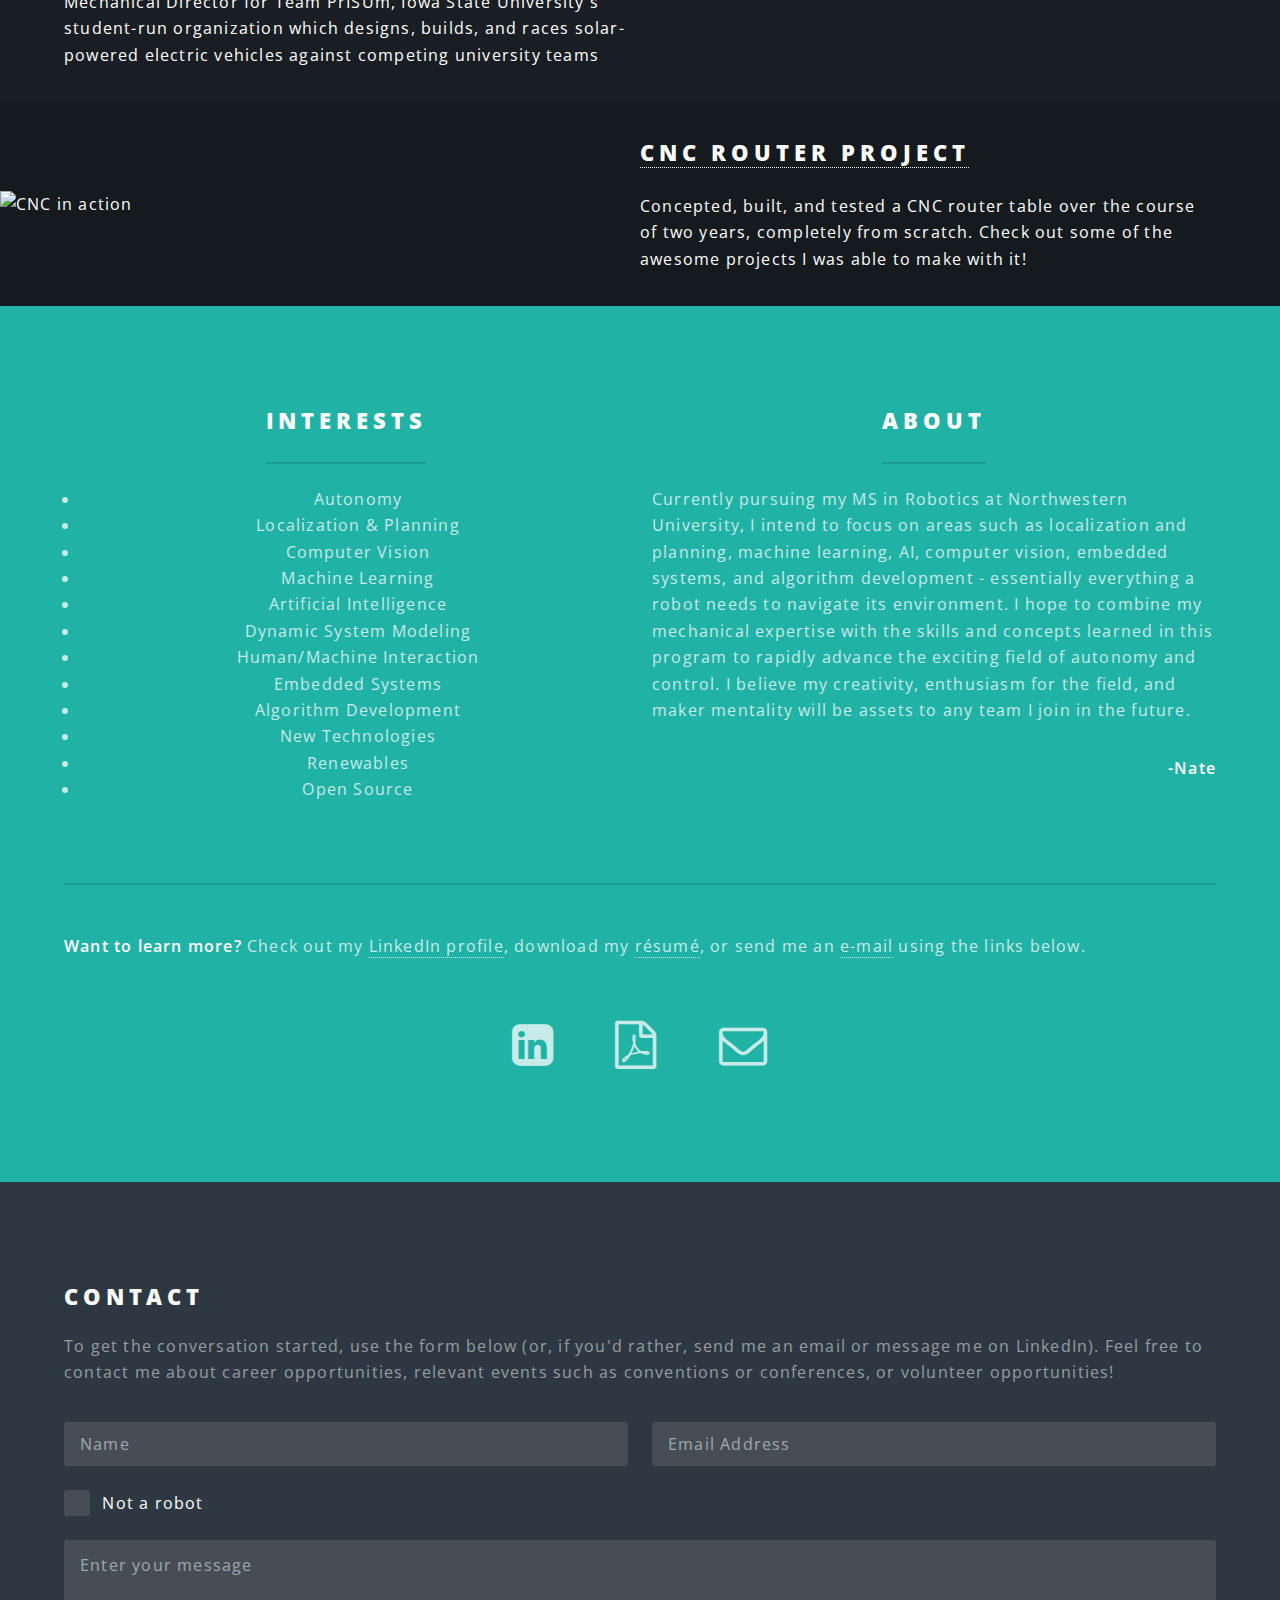
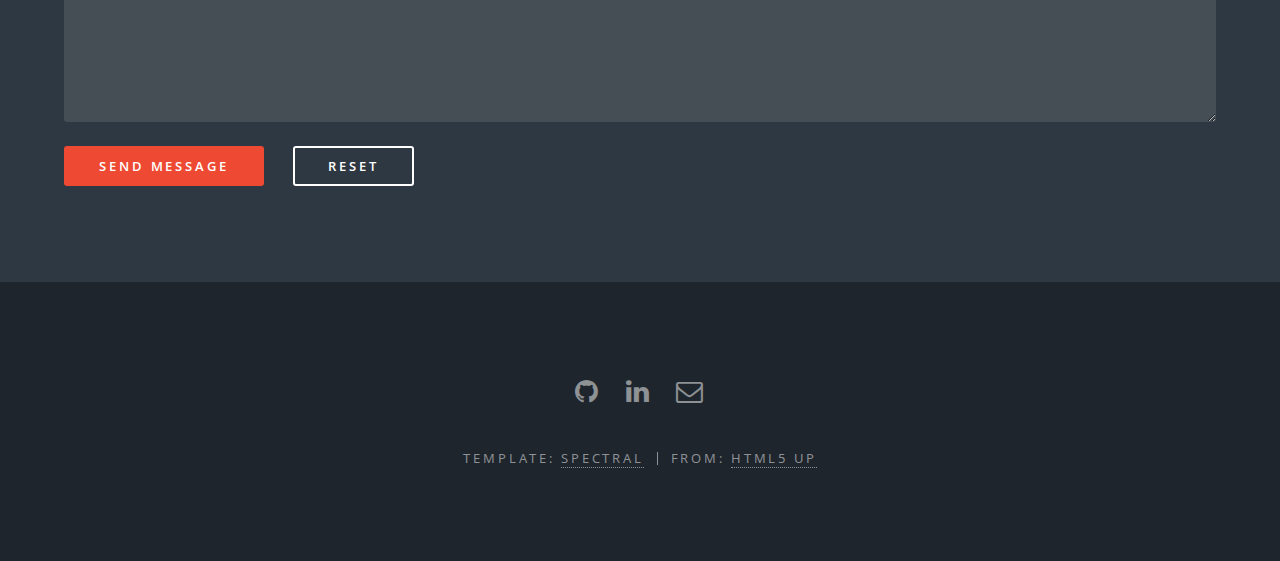
==== commit b50658e3: "didn't like the capital R" ====
--- a/index.html
+++ b/index.html
@@ -157,7 +157,7 @@
 							</header>
 							<ul class="icons major">
 								<li><a href="https://www.linkedin.com/in/nate-kaiser-95536426" target="blank" class="icon fa-linkedin-square fa-3x"><span class="label">LinkedIn</span></a></li>
-								<li><a href="Resume.pdf" target="blank" class="icon fa-file-pdf-o fa-3x"><span class="label">Resume</span></a></li>
+								<li><a href="resume.pdf" target="blank" class="icon fa-file-pdf-o fa-3x"><span class="label">Resume</span></a></li>
 								<li><a href="mailto:nathanielkaiser2017@u.northwestern.edu" class="icon fa-envelope-o fa-3x"><span class="label">Email</span></a></li>
 								<!-- <li><span class="icon fa-heart-o major style2"><span class="label">Ipsum</span></span></li>
 								<li><span class="icon fa-code major style3"><span class="label">Dolor</span></span></li> -->
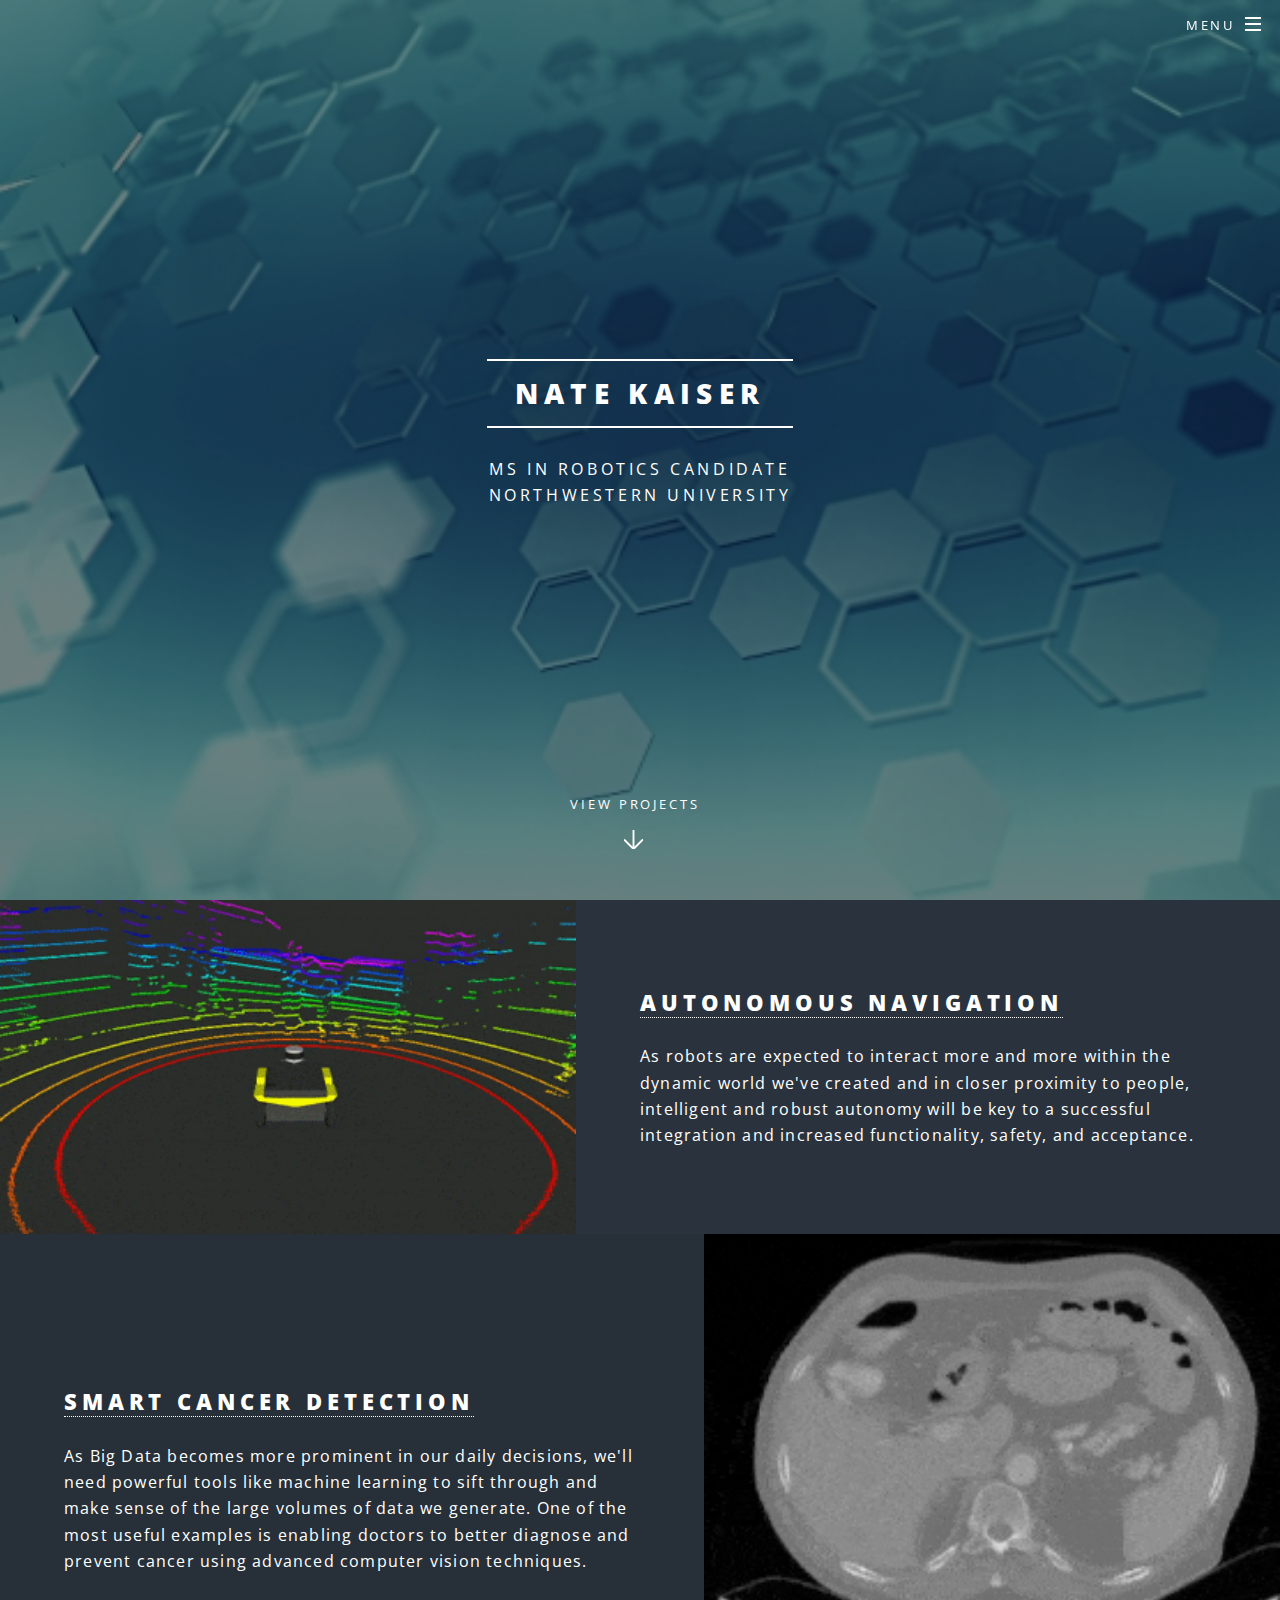
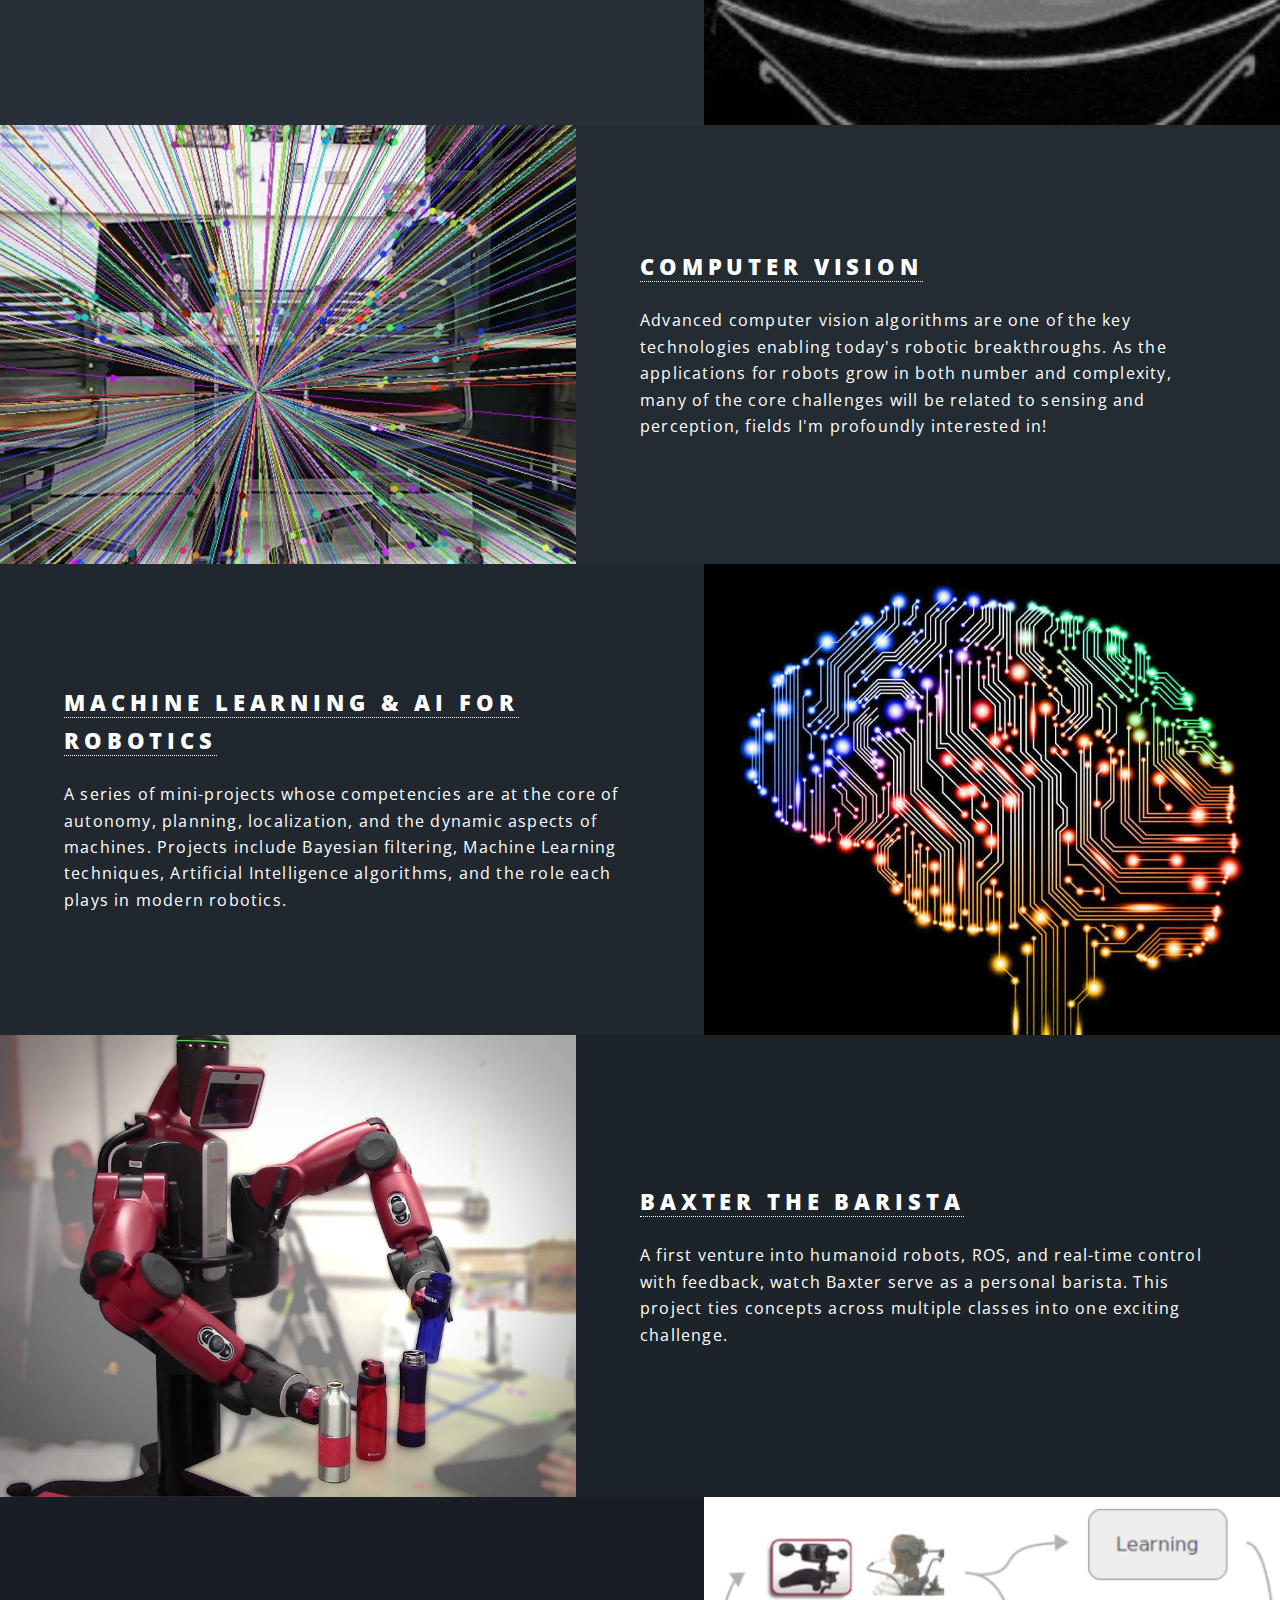
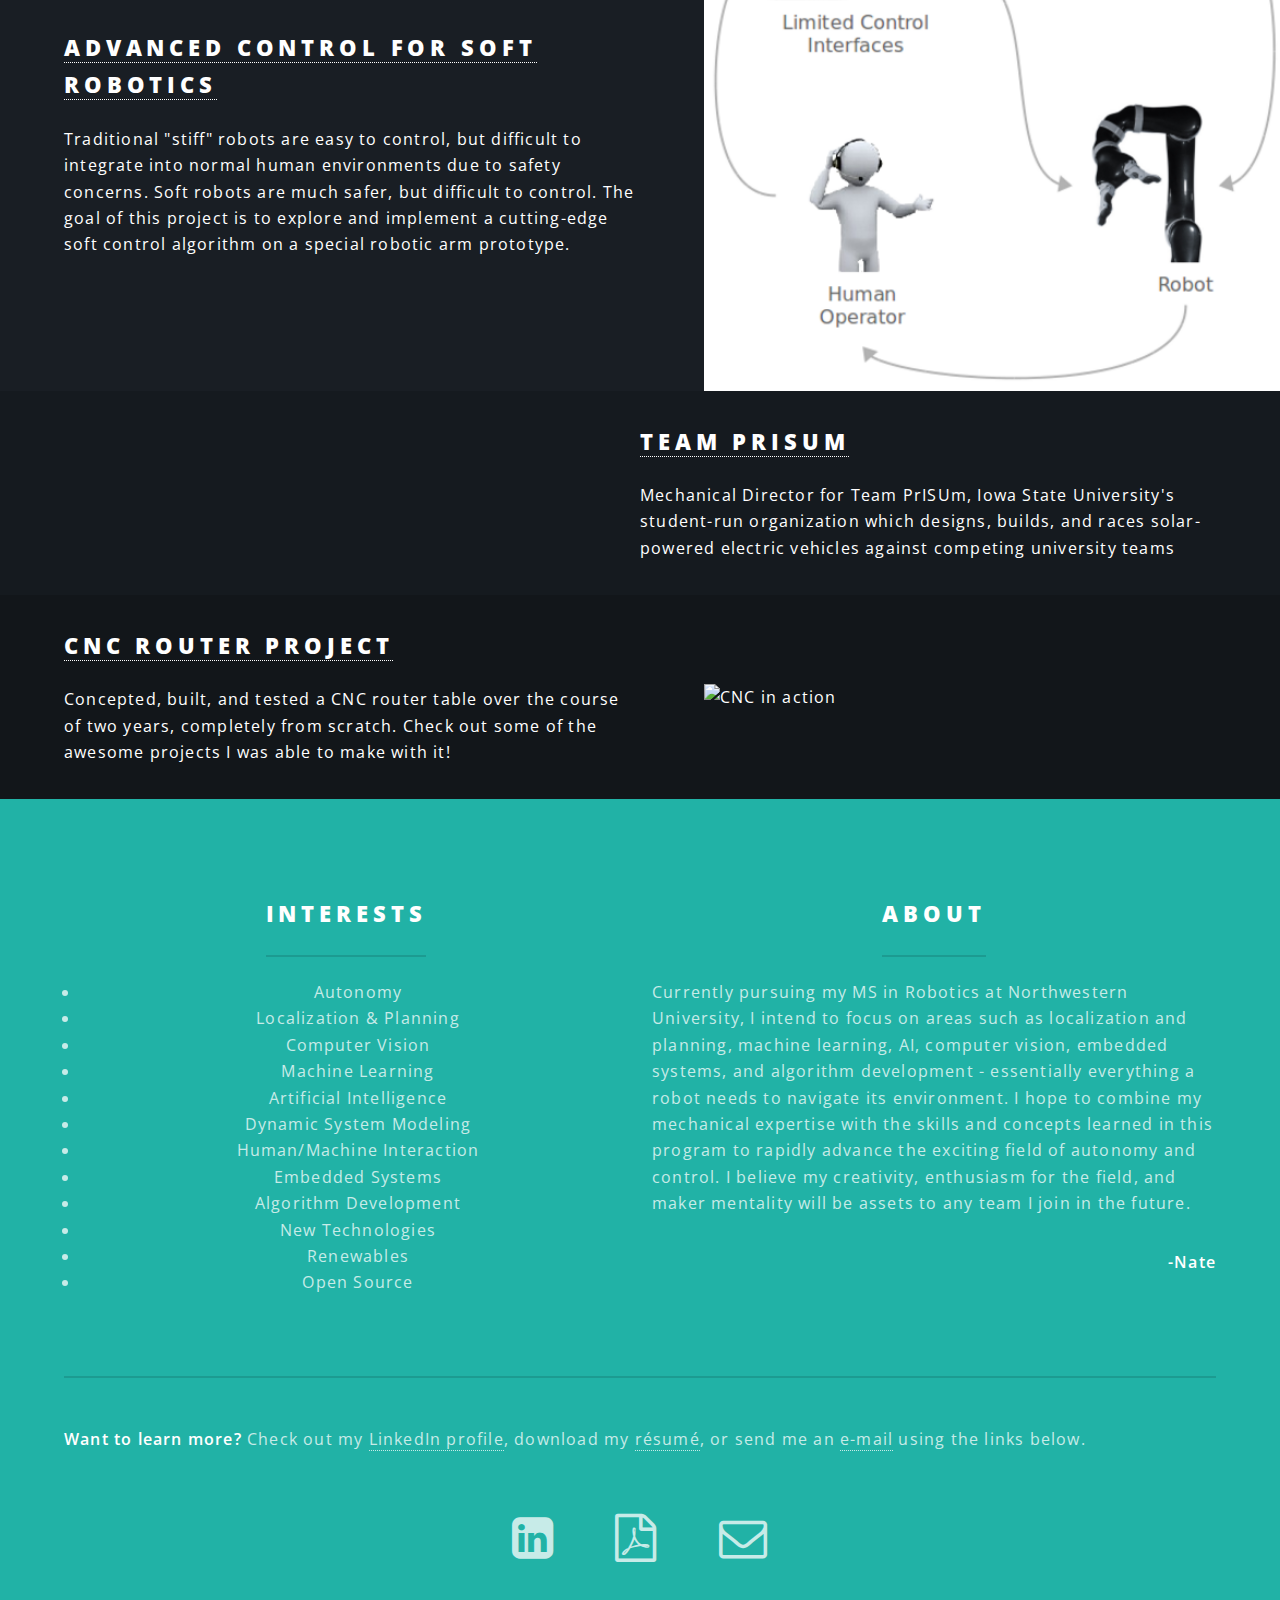
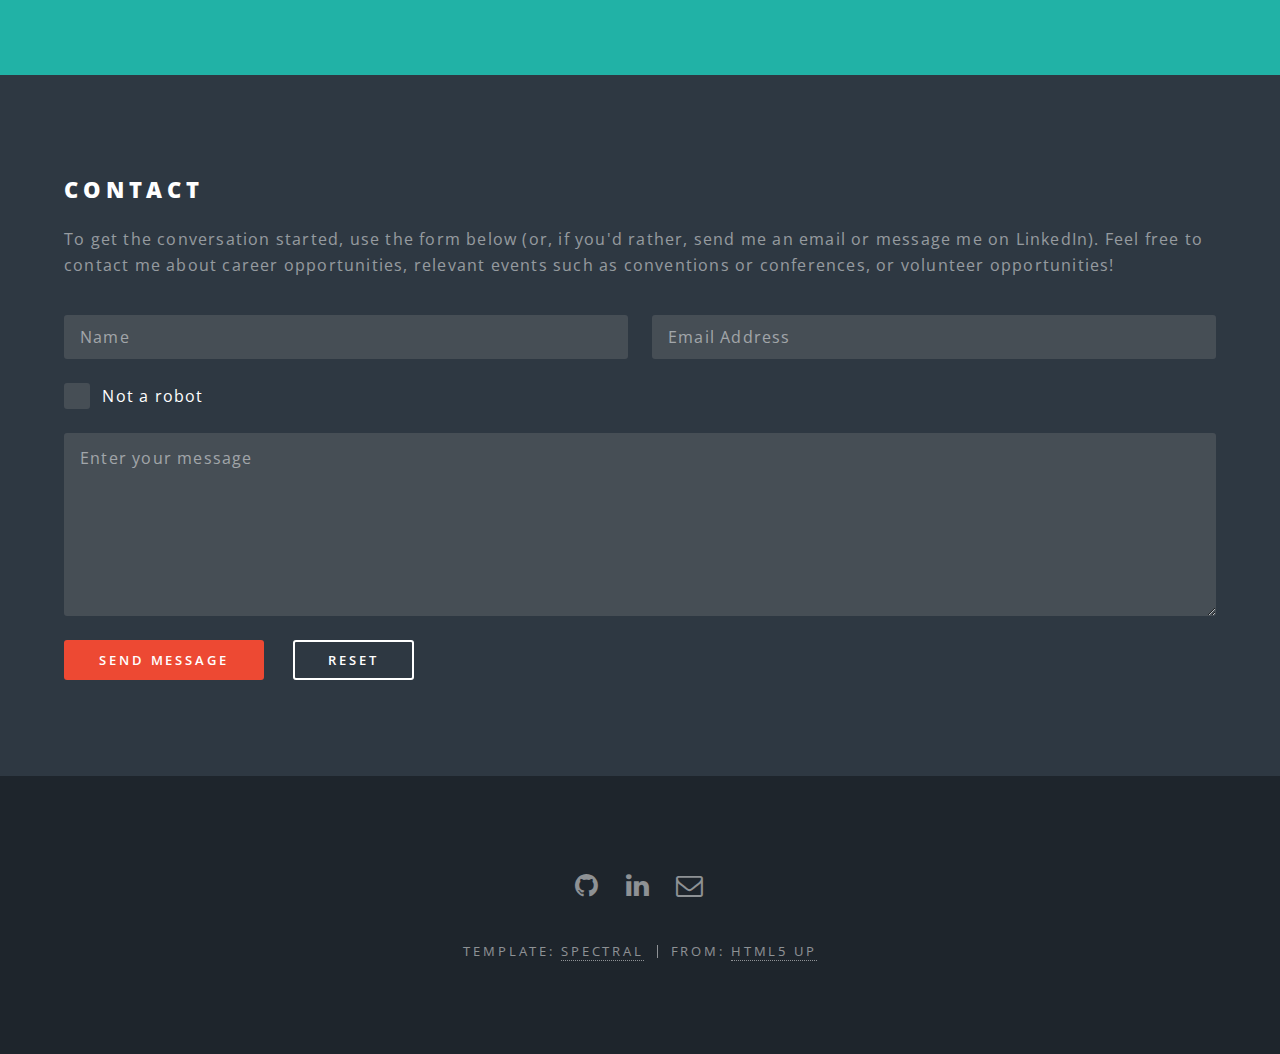
==== commit 5fb06875: "final project page now included" ====
--- a/index.html
+++ b/index.html
@@ -71,7 +71,8 @@
 					<section id="projects" class="wrapper alt style2">
 
 						<section class="spotlight">
-							<div class="image"><a href="autonomy.html"><img src="images/autonomy.gif" alt="Autonomy" /></a></div><div class="content">
+							<div class="image"><a href="autonomy.html"><img src="images/autonomy.gif" alt="Autonomy" /></a></div>
+							<div class="content">
 								<h2><a href="autonomy.html">Autonomous Navigation</a></h2>
 								<p>As robots are expected to interact more and more within the dynamic world we've created and in closer proximity to people, intelligent and robust autonomy will be key to a successful integration and increased functionality, safety, and acceptance.</p>
 							</div>
@@ -85,48 +86,59 @@
 						</section>
 
 						<section class="spotlight">
-							<div class="image"><a href="compviz.html"><img src="images/compviz.jpg" alt="Computer Vision" /></a></div><div class="content">
+							<div class="image"><a href="compviz.html"><img src="images/compviz.jpg" alt="Computer Vision" /></a></div>
+							<div class="content">
 								<h2><a href="compviz.html">Computer Vision</a></h2>
 								<p>Advanced computer vision algorithms are one of the key technologies enabling today's robotic breakthroughs. As the applications for robots grow in both number and complexity, many of the core challenges will be related to sensing and perception, fields I'm profoundly interested in!</p>
 							</div>
 						</section>
 
 						<section class="spotlight">
-							<div class="image"><a href="mlai.html"><img src="images/mlai.jpg" alt="MLAI mini projects" /></a></div><div class="content">
+							<div class="image"><a href="mlai.html"><img src="images/mlai.jpg" alt="MLAI mini projects" /></a></div>
+							<div class="content">
 								<h2><a href="mlai.html">Machine Learning &amp; AI for Robotics</a></h2>
 								<p>A series of mini-projects whose competencies are at the core of autonomy, planning, localization, and the dynamic aspects of machines. Projects include Bayesian filtering, Machine Learning techniques, Artificial Intelligence algorithms, and the role each plays in modern robotics.</p>
 							</div>
 						</section>
 
 						<section class="spotlight">
-							<div class="image"><a href="baxter.html"><img src="images/baxter.jpg" alt="Baxter" /></a></div><div class="content">
+							<div class="image"><a href="baxter.html"><img src="images/baxter.jpg" alt="Baxter" /></a></div>
+							<div class="content">
 								<h2><a href="baxter.html">Baxter the Barista</a></h2>
-									<p>A first venture into humanoid robots, ROS, and realtime control with feedback, watch Baxter serve as a personal barista. This project ties concepts across multiple classes into one exciting challenge.</p>
-							</div>
-						</section>
-
-						<section class="spotlight">
-							<div class="image"><a href="prisum.html"><img src="images/prisum.jpg" alt="" /></a></div><div class="content">
+									<p>A first venture into humanoid robots, ROS, and real-time control with feedback, watch Baxter serve as a personal barista. This project ties concepts across multiple classes into one exciting challenge.</p>
+							</div>
+						</section>
+
+						<section class="spotlight">
+							<div class="image"><a href="advancedcontrol.html"><img src="images/control.png" alt="Soft Robotics" /></a></div>
+							<div class="content">
+								<h2><a href="advancedcontrol.html">Advanced Control for Soft Robotics</a></h2>
+								<p>Traditional "stiff" robots are easy to control, but difficult to integrate into normal human environments due to safety concerns. Soft robots are much safer, but difficult to control. The goal of this project is to explore and implement a cutting-edge soft control algorithm on a special robotic arm prototype.</p>
+							</div>
+						</section>
+
+						<section class="spotlight">
+							<div class="image"><a href="prisum.html"><img src="images/prisum.jpg" alt="" /></a></div>
+							<div class="content">
 								<h2><a href="prisum.html">Team PrISUm</a></h2>
 								<p>Mechanical Director for Team PrISUm, Iowa State University's student-run organization which designs, builds, and races solar-powered electric vehicles against competing university teams</p>
 							</div>
 						</section>
 
 						<section class="spotlight">
-							<div class="image"><a href="cnc.html"><img src="images/cnc.gif" alt="CNC in action" /></a></div><div class="content">
+							<div class="image"><a href="cnc.html"><img src="images/cnc.gif" alt="CNC in action" /></a></div>
+							<div class="content">
 								<h2><a href="cnc.html">CNC Router Project</a></h2>
 								<p>Concepted, built, and tested a CNC router table over the course of two years, completely from scratch. Check out some of the awesome projects I was able to make with it!</p>
 							</div>
 						</section>
 
 					</section>
-
 
 
 					<section id="about" class="wrapper style1 special">
 						<div class="inner">
 							<header class="major">
-								<!-- <h2>About</h2> -->
 								<div class="row">
 									<div class="6u 12u$(medium)">
 										<h2>Interests</h2>
@@ -151,16 +163,16 @@
 											<p align="right"><b>-Nate</b></p>
 									</div>
 								</div>
+
 								<hr />
+								
 							<p align="left"><b>Want to learn more?</b> Check out my <a href="https://www.linkedin.com/in/nate-kaiser-95536426" target="blank">LinkedIn profile</a>, download my <a href="test.pdf" target="blank">résumé</a>, or send me an <a href="mailto:nathanielkaiser2017@u.northwestern.edu">e-mail</a> using the links below.</p>
-							<!-- <span class="image right"><img src="images/pic05.jpg" alt="" /></span> -->
+
 							</header>
 							<ul class="icons major">
 								<li><a href="https://www.linkedin.com/in/nate-kaiser-95536426" target="blank" class="icon fa-linkedin-square fa-3x"><span class="label">LinkedIn</span></a></li>
 								<li><a href="resume.pdf" target="blank" class="icon fa-file-pdf-o fa-3x"><span class="label">Resume</span></a></li>
 								<li><a href="mailto:nathanielkaiser2017@u.northwestern.edu" class="icon fa-envelope-o fa-3x"><span class="label">Email</span></a></li>
-								<!-- <li><span class="icon fa-heart-o major style2"><span class="label">Ipsum</span></span></li>
-								<li><span class="icon fa-code major style3"><span class="label">Dolor</span></span></li> -->
 							</ul>
 						</div>
 					</section>
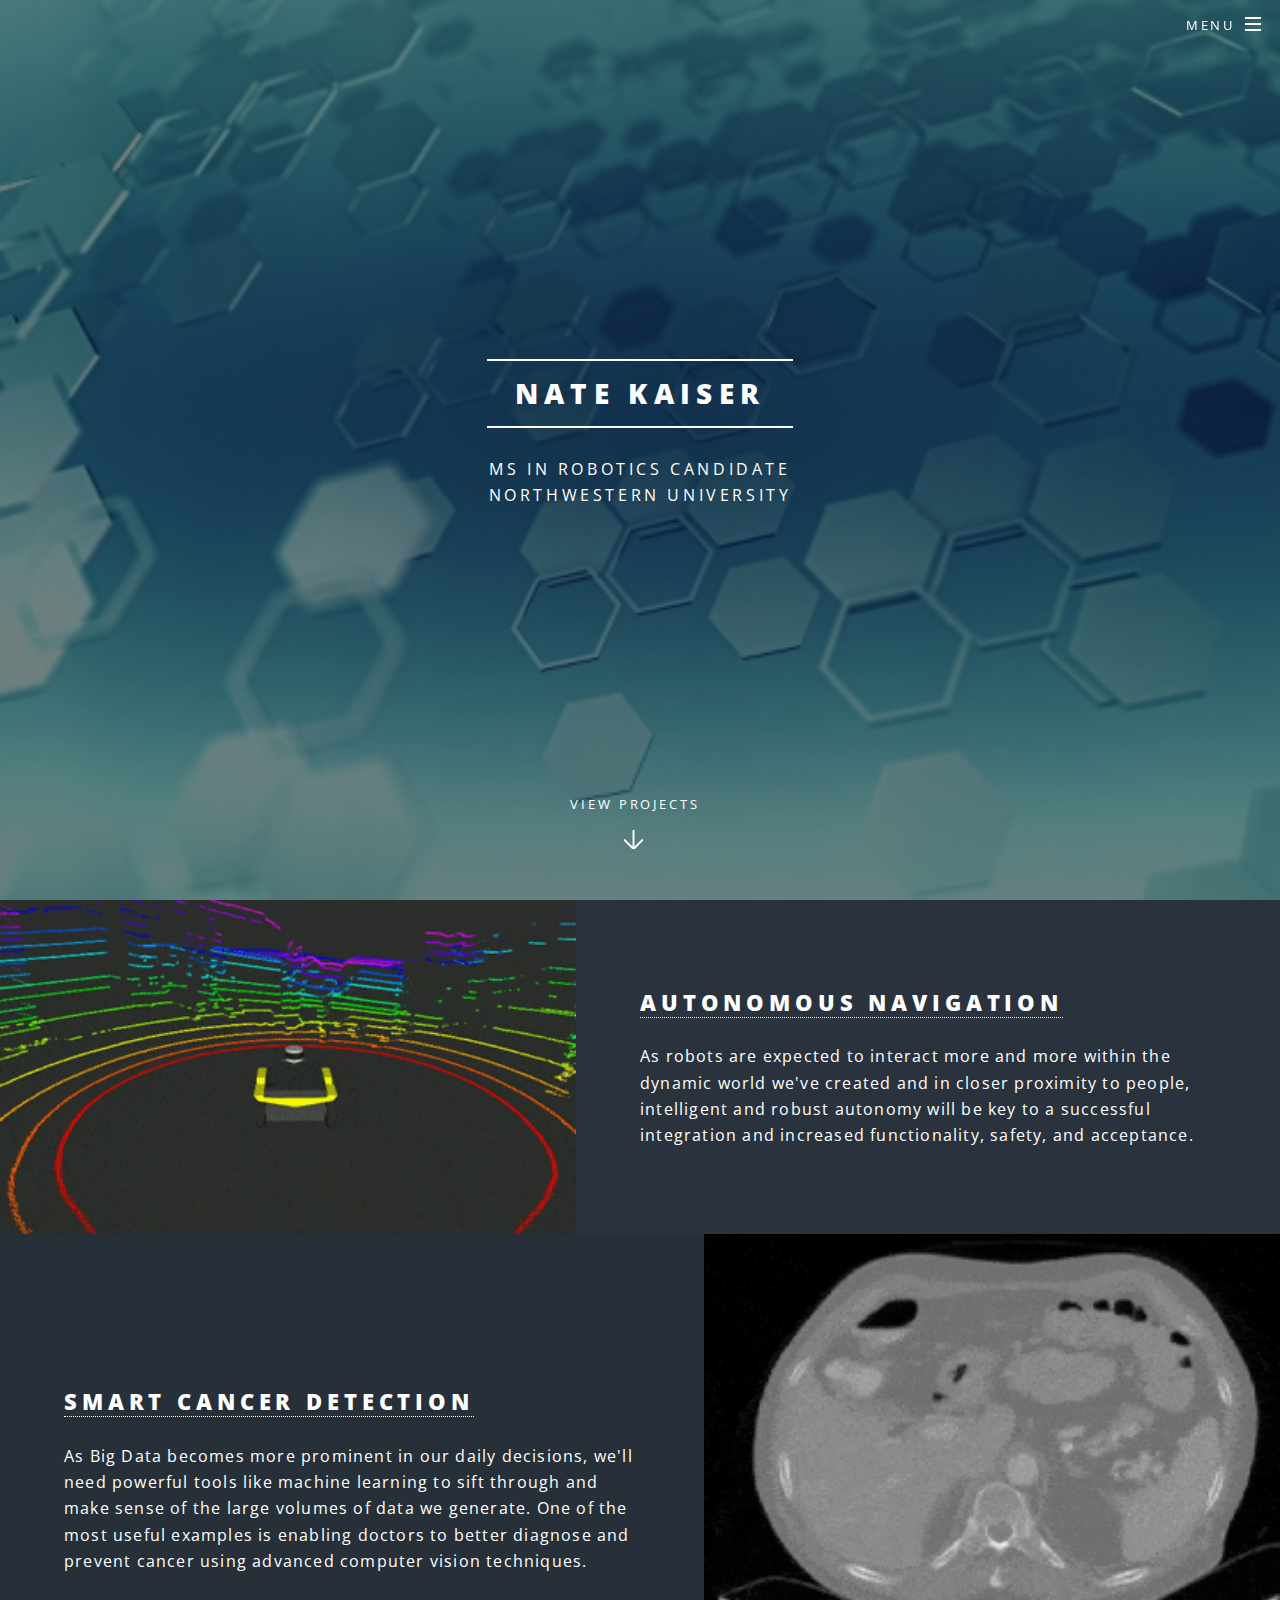
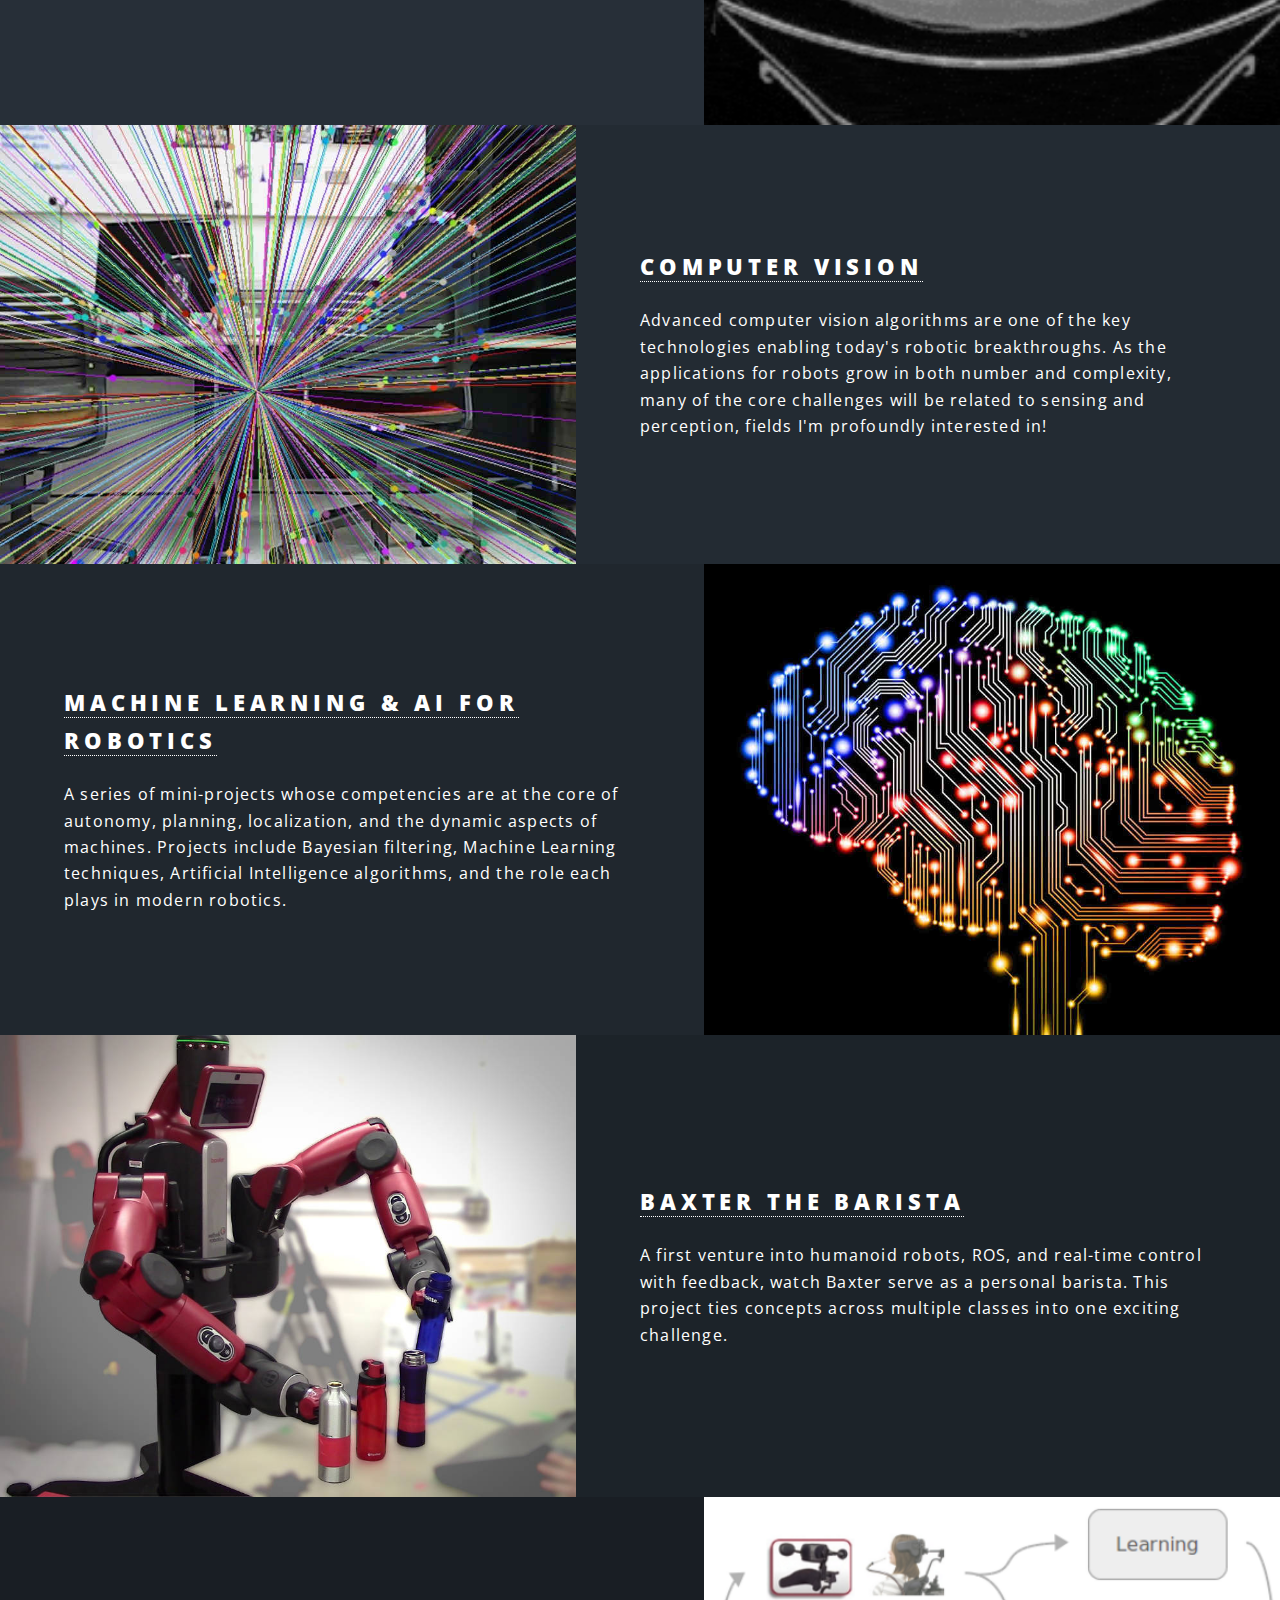
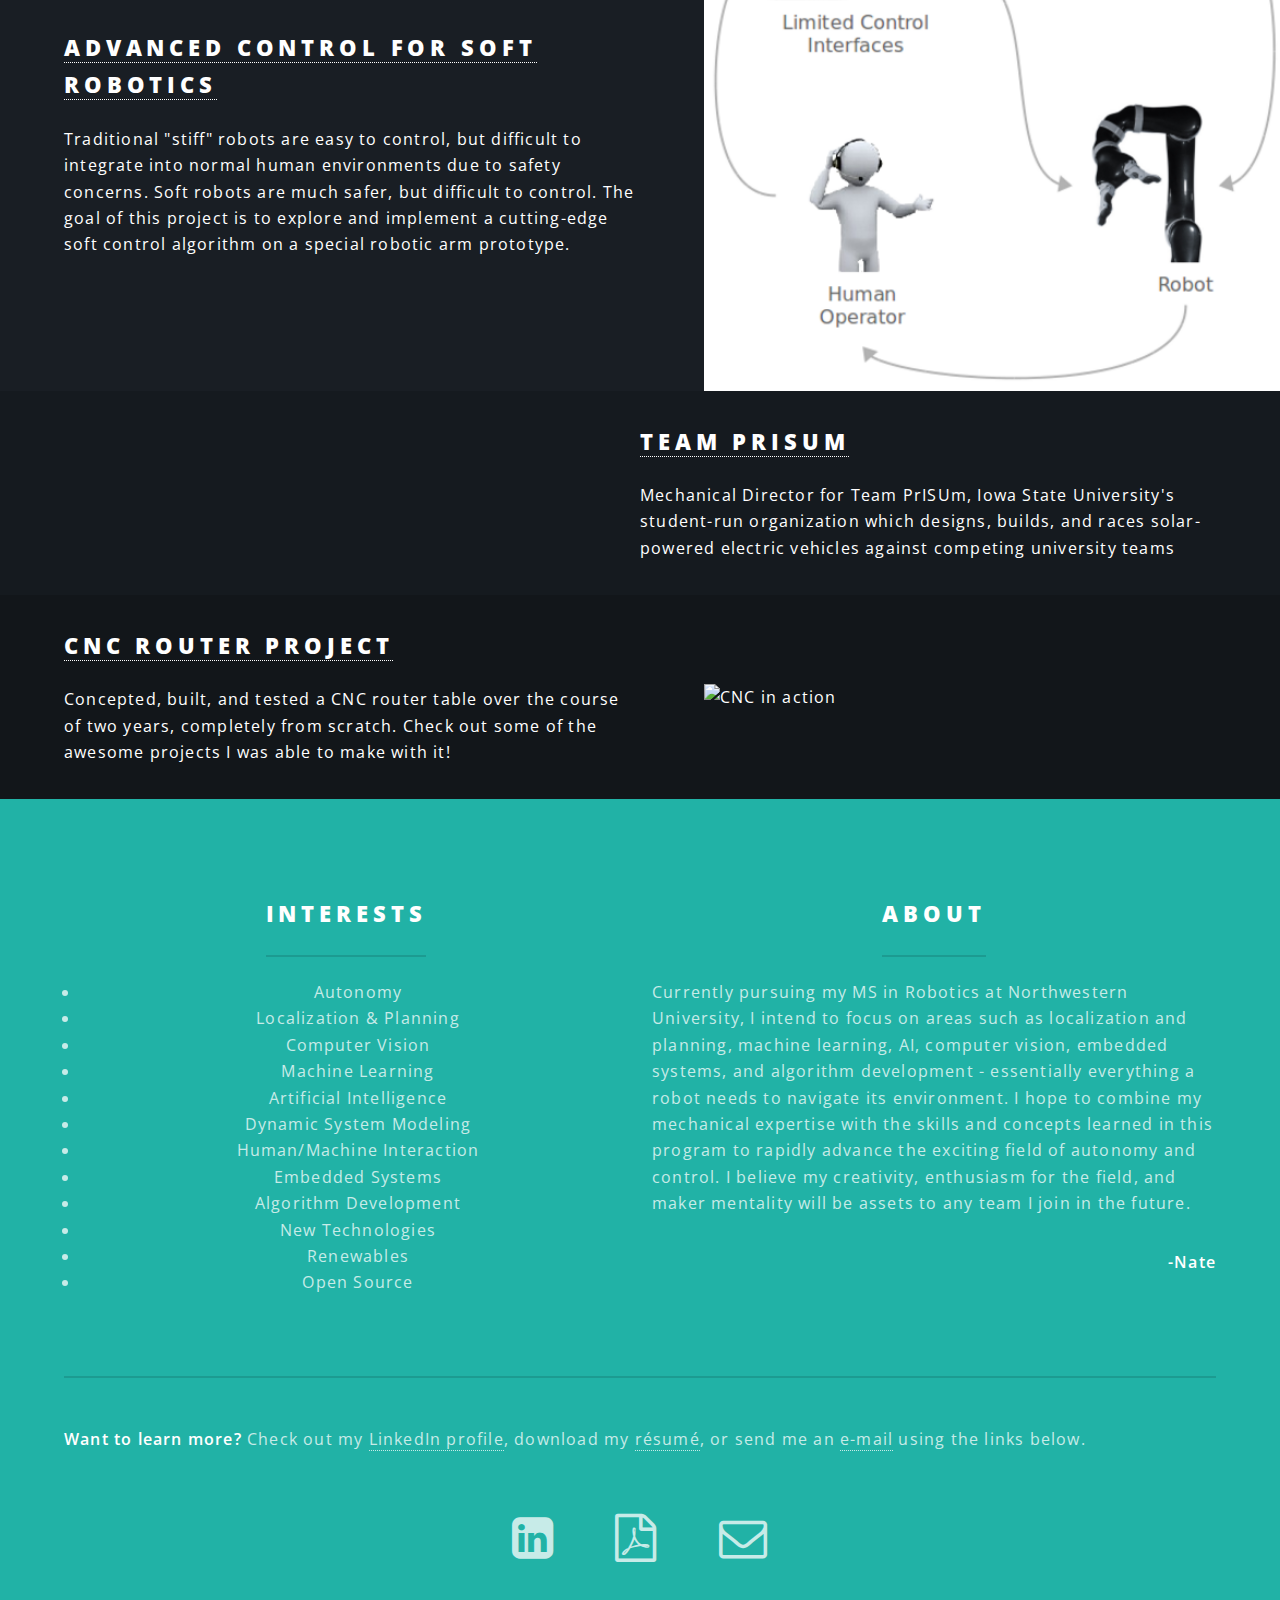
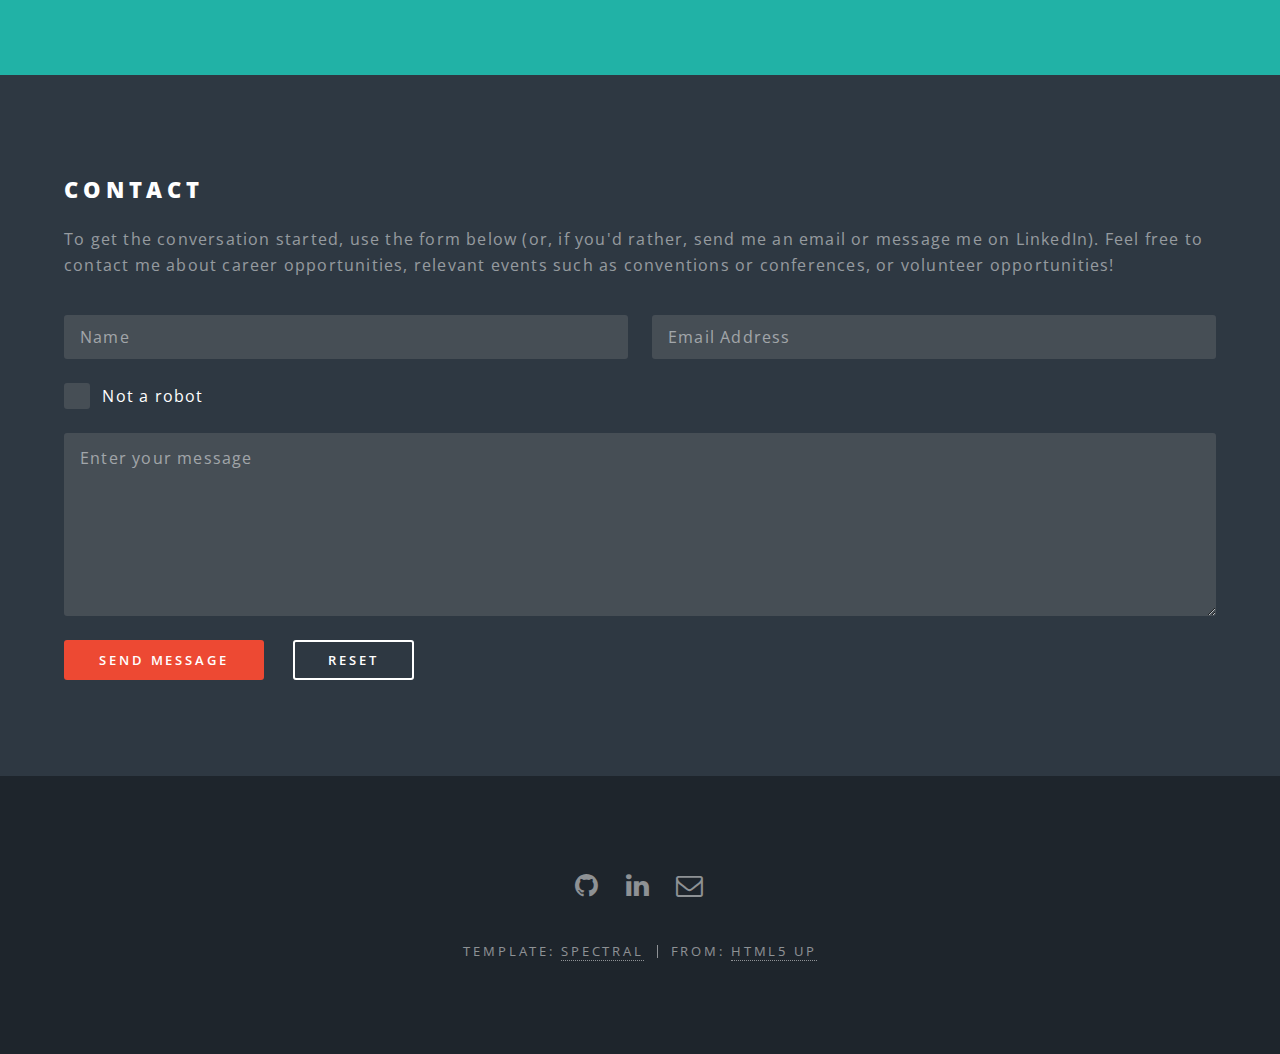
==== commit 3d5bb9a2: "fix incorrect resume link" ====
--- a/index.html
+++ b/index.html
@@ -166,7 +166,7 @@
 
 								<hr />
 								
-							<p align="left"><b>Want to learn more?</b> Check out my <a href="https://www.linkedin.com/in/nate-kaiser-95536426" target="blank">LinkedIn profile</a>, download my <a href="test.pdf" target="blank">résumé</a>, or send me an <a href="mailto:nathanielkaiser2017@u.northwestern.edu">e-mail</a> using the links below.</p>
+							<p align="left"><b>Want to learn more?</b> Check out my <a href="https://www.linkedin.com/in/nate-kaiser-95536426" target="blank">LinkedIn profile</a>, download my <a href="resume.pdf" target="blank">résumé</a>, or send me an <a href="mailto:nathanielkaiser2017@u.northwestern.edu">e-mail</a> using the links below.</p>
 
 							</header>
 							<ul class="icons major">
